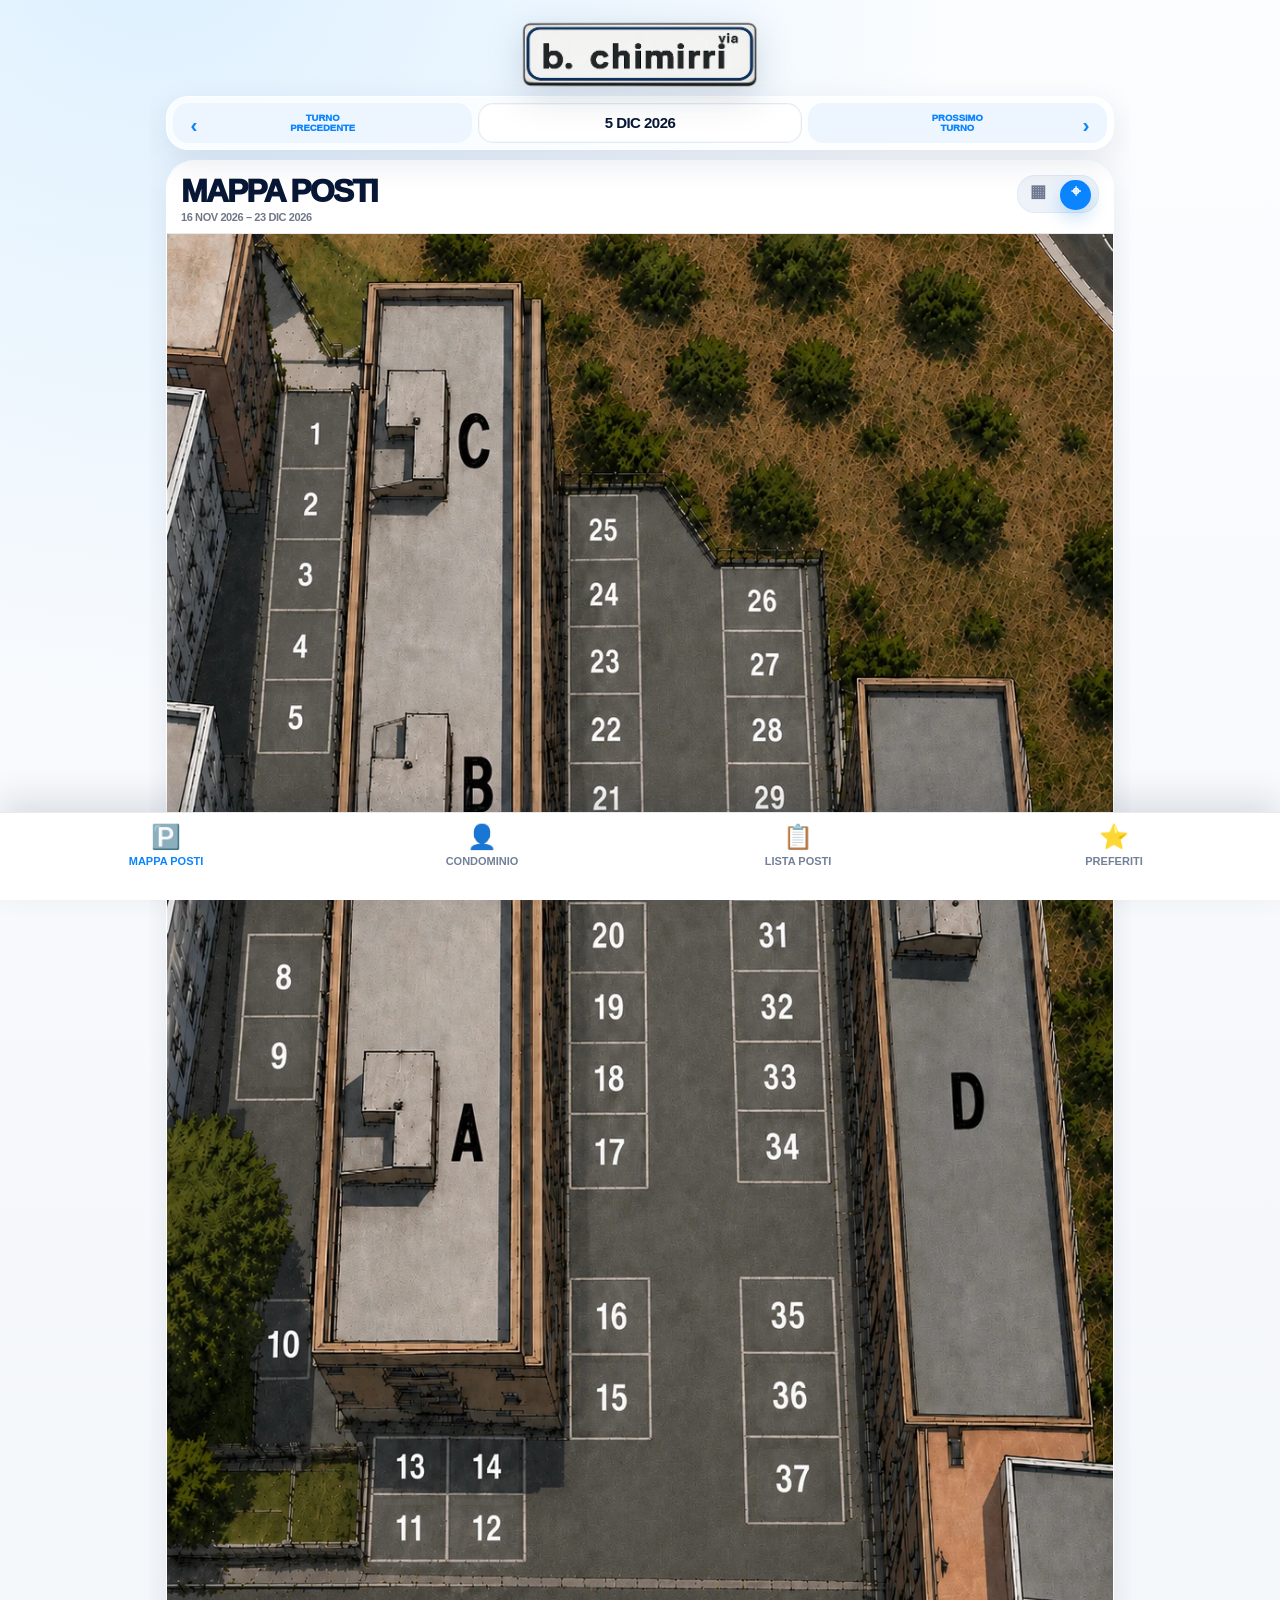
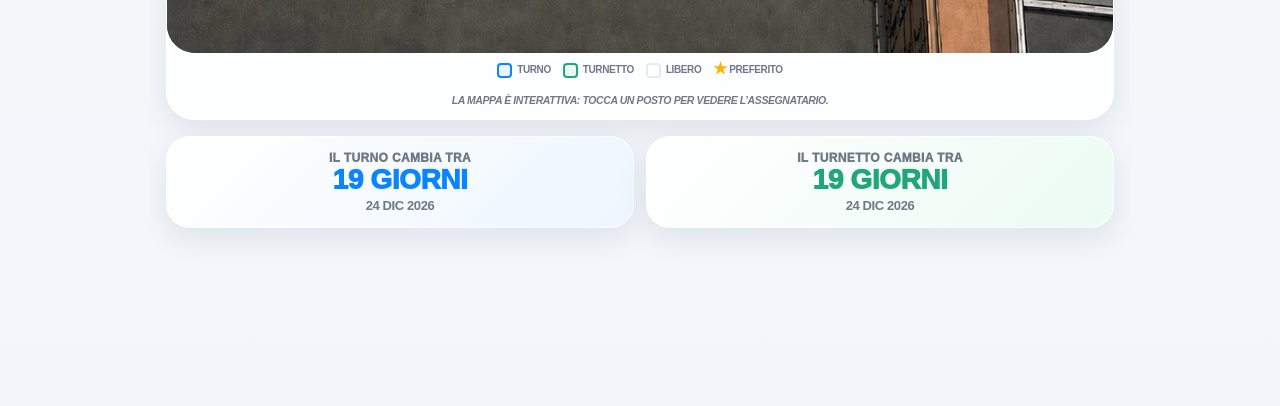
==== index.html @ aaebd157 "Add files via upload" ====
<!doctype html>
<html lang="it">
<head>
  <meta charset="utf-8" />
  <meta name="viewport" content="width=device-width, initial-scale=1, viewport-fit=cover" />
  <title>Turnazione Parcheggi Via Chimirri 27</title>
  <meta name="theme-color" content="#071b3f" />
  <meta http-equiv="Cache-Control" content="no-cache, no-store, must-revalidate" />
  <meta http-equiv="Pragma" content="no-cache" />
  <meta http-equiv="Expires" content="0" />
  <meta name="apple-mobile-web-app-capable" content="yes" />
  <meta name="mobile-web-app-capable" content="yes" />
  <meta name="apple-mobile-web-app-title" content="Parcheggi" />
  <link rel="manifest" href="manifest.webmanifest?v=19" />
  <link rel="icon" href="icon.svg?v=19" type="image/svg+xml" />
  <link rel="preload" href="mappa-posti-numeri.webp" as="image" type="image/webp" />
  <link rel="preload" href="via.webp" as="image" type="image/webp" />
  <link rel="stylesheet" href="style.css?v=19" />
</head>
<body>
  <div class="app-shell">
    <main>
      <section id="homeSection" class="page active" aria-labelledby="homeTitle">
        <header class="hero">
          <img class="header-logo" src="via.webp" alt="VIA B. CHIMIRRI" />
        </header>

        <section class="date-card" aria-label="Selezione data">
          <button id="homePrevPeriodBtn" class="period-btn" type="button">
            <span>Turno precedente</span>
            <strong>‹</strong>
          </button>
          <label class="date-input-wrap" for="homeDateInput">
            <span>Data</span>
            <strong id="homeDateLabel" class="date-display">-</strong>
            <input id="homeDateInput" type="date" />
          </label>
          <button id="homeNextPeriodBtn" class="period-btn" type="button">
            <span>Prossimo turno</span>
            <strong>›</strong>
          </button>
        </section>


        <section class="content-card">
          <div class="map-head">
            <div>
              <h2>Mappa posti</h2>
              <p id="mapDates">Periodo corrente</p>
            </div>
            <div class="view-toggle" aria-label="Cambia vista">
              <button id="gridViewBtn" type="button" aria-label="Vista griglia">▦</button>
              <button id="realViewBtn" class="active" type="button" aria-label="Vista mappa">⌖</button>
            </div>
          </div>

          <div id="freeParkingBanner" class="notice" hidden></div>

          <div id="gridPanel" class="view-panel">
            <div id="parkingGrid" class="parking-grid"></div>
            <div class="legend inline-legend">
              <span class="main-dot">Turno</span>
              <span class="small-dot">Turnetto</span>
              <span class="free-dot">Libero</span>
              <span class="fav-dot">Preferito</span>
            </div>
            <p class="hint">Tocca una card per aprire la mappa reale con il posto evidenziato.</p>
          </div>

          <div id="mapPanel" class="view-panel active">
            <div class="real-map-frame">
              <div id="realMap" class="real-map"></div>
            </div>
            <div class="legend inline-legend">
              <span class="main-dot">Turno</span>
              <span class="small-dot">Turnetto</span>
              <span class="free-dot">Libero</span>
              <span class="fav-dot">Preferito</span>
            </div>
            <p class="hint">La mappa è interattiva: tocca un posto per vedere l’assegnatario.</p>
          </div>
        </section>

        <section class="countdown-grid home-countdown-bottom" aria-label="Contatori turno">
          <article class="countdown-card main">
            <span class="count-icon">📅</span>
            <div><p>Il turno cambia tra</p><strong id="mainCountdown">-</strong><small id="mainCountdownDate">-</small></div>
          </article>
          <article class="countdown-card small">
            <span class="count-icon">📅</span>
            <div><p>Il turnetto cambia tra</p><strong id="smallCountdown">-</strong><small id="smallCountdownDate">-</small></div>
          </article>
        </section>
      </section>

      <section id="condominoSection" class="page" aria-labelledby="condominoTitle">
        <header class="hero compact">
          <img class="header-logo" src="via.webp" alt="VIA B. CHIMIRRI" />
        </header>

        <section class="date-card compact-date" aria-label="Selezione data condomino">
          <button id="residentPrevPeriodBtn" class="period-btn" type="button"><span>Precedente</span><strong>‹</strong></button>
          <label class="date-input-wrap" for="residentDateInput"><span>Data</span><strong id="residentDateLabel" class="date-display">-</strong><input id="residentDateInput" type="date" /></label>
          <button id="residentNextPeriodBtn" class="period-btn" type="button"><span>Prossimo</span><strong>›</strong></button>
        </section>


        <section class="content-card">
          <div class="map-head simple resident-title"><div><h2>Condomini</h2><p id="residentListDates">Periodo corrente</p></div></div>
          <section class="search-card resident-inline-search">
            <label class="search-box" for="residentSearchInput"><span>⌕</span><input id="residentSearchInput" type="search" placeholder="Cerca…" autocomplete="off" /></label>
            <div id="residentSuggestions" class="search-suggestions" hidden></div>
          </section>
          <div id="residentList" class="resident-list"></div>
        </section>
      </section>

      <section id="rightsSection" class="page" aria-labelledby="rightsTitle">
        <header class="hero compact">
          <img class="header-logo" src="via.webp" alt="VIA B. CHIMIRRI" />
        </header>

        <section class="date-card rights-date-card" aria-label="Selezione data lista posti">
          <button id="rightsPrevPeriodBtn" class="period-btn" type="button"><span>Precedente</span><strong>‹</strong></button>
          <label class="date-input-wrap" for="rightsDateInput"><span>Data</span><strong id="rightsDateLabel" class="date-display">-</strong><input id="rightsDateInput" type="date" /></label>
          <button id="rightsNextPeriodBtn" class="period-btn" type="button"><span>Prossimo</span><strong>›</strong></button>
        </section>

        <section class="content-card rights-card">
          <div class="map-head simple"><div><h2>Assegnazioni</h2><p id="rightsListDates">Tutti gli assegnatari per posto</p></div></div>
          <div id="spotRightsList" class="rights-list"></div>
        </section>
      </section>
      <section id="favoritesSection" class="page" aria-labelledby="favoritesTitle">
        <header class="hero compact">
          <img class="header-logo" src="via.webp" alt="VIA B. CHIMIRRI" />
        </header>

        <section class="date-card favorites-date-card" aria-label="Selezione data preferiti">
          <button id="favoritesPrevPeriodBtn" class="period-btn" type="button"><span>Precedente</span><strong>‹</strong></button>
          <label class="date-input-wrap" for="favoritesDateInput"><span>Data</span><strong id="favoritesDateLabel" class="date-display">-</strong><input id="favoritesDateInput" type="date" /></label>
          <button id="favoritesNextPeriodBtn" class="period-btn" type="button"><span>Prossimo</span><strong>›</strong></button>
        </section>

        <section class="favorites-card favorites-page-card" aria-label="Preferiti">
          <div class="section-row">
            <h2>I tuoi preferiti <span>max 4</span></h2>
            <button id="clearFavoritesBtn" class="link-btn" type="button">Svuota</button>
          </div>
          <div id="favoritesList" class="favorites-list"></div>
        </section>
      </section>

    </main>
  </div>

  <nav class="bottom-nav" aria-label="Navigazione principale">
    <button class="nav-btn active" data-section="homeSection" type="button"><span>🅿️</span><strong>Mappa posti</strong></button>
    <button class="nav-btn" data-section="condominoSection" type="button"><span>👤</span><strong>Condominio</strong></button>
    <button class="nav-btn" data-section="rightsSection" type="button"><span>📋</span><strong>Lista posti</strong></button>
    <button class="nav-btn" data-section="favoritesSection" type="button"><span>⭐</span><strong>Preferiti</strong></button>
  </nav>

  <div id="spotModal" class="modal" aria-hidden="true">
    <div class="modal-dialog" role="dialog" aria-modal="true" aria-labelledby="spotModalTitle">
      <div class="modal-head">
        <div><h2 id="spotModalTitle">Posto</h2><p id="spotModalSubtitle">Mappa reale</p></div>
        <button id="spotModalClose" class="modal-close" type="button" aria-label="Chiudi">×</button>
      </div>
      <div class="modal-body">
        <div class="modal-map-scroll"><div id="modalRealMap" class="real-map modal-map"></div></div>
        <p class="hint">Puoi scorrere/zoomare la mappa e toccare altri posti senza chiudere il popup.</p>
      </div>
    </div>
  </div>

  <div id="residentModal" class="modal" aria-hidden="true">
    <div class="modal-dialog info-dialog" role="dialog" aria-modal="true" aria-labelledby="residentModalTitle">
      <div class="modal-head">
        <div><h2 id="residentModalTitle">Condomino</h2><p id="residentModalSubtitle">Situazione parcheggio</p></div>
        <button id="residentModalClose" class="modal-close" type="button" aria-label="Chiudi">×</button>
      </div>
      <div id="residentModalBody" class="modal-body info-body"></div>
    </div>
  </div>

  <div id="datePickerModal" class="date-modal" aria-hidden="true">
    <div class="date-modal-card" role="dialog" aria-modal="true" aria-label="Seleziona data">
      <div class="date-modal-head">
        <strong>SELEZIONA DATA</strong>
        <button id="dateModalClose" type="button" aria-label="Chiudi">×</button>
      </div>
      <input id="modalDateInput" class="modal-date-input" type="date" />
      <div class="date-modal-actions">
        <button id="modalTodayBtn" class="date-today-inline" type="button">TORNA A OGGI</button>
        <button id="modalApplyDateBtn" class="date-apply" type="button">CONFERMA</button>
      </div>
    </div>
  </div>

  <script src="app.js?v=19"></script>
  <script>
    if ('serviceWorker' in navigator) {
      window.addEventListener('load', () => navigator.serviceWorker.register('./sw.js').catch(() => {}));
    }
  </script>
</body>
</html>
---- style.css ----
:root{
  --bg:#f5f9ff;
  --surface:#ffffff;
  --surface-2:#f8fbff;
  --soft:#eef6ff;
  --text:#071735;
  --muted:#727c93;
  --line:#dfe9f6;
  --navy:#071b3f;
  --navy-2:#102f67;
  --blue:#0b7ee8;
  --blue-soft:#eaf5ff;
  --green:#20a77b;
  --green-soft:#eafaf3;
  --gold:#e7a800;
  --danger:#d24040;
  --grey:#8b95a5;
  --shadow:0 18px 48px rgba(16,40,86,.12);
  --shadow-soft:0 12px 30px rgba(16,40,86,.08);
  --radius:28px;
}

*{box-sizing:border-box}
html{scroll-behavior:smooth;text-transform:uppercase}
body{
  margin:0;
  min-height:100vh;
  font-family:-apple-system,BlinkMacSystemFont,"SF Pro Display","SF Pro Text","Inter","Segoe UI",Roboto,Arial,sans-serif;
  color:var(--text);
  background:
    radial-gradient(circle at 0 0,#e8f5ff 0,transparent 34%),
    linear-gradient(180deg,#fbfdff 0%,var(--bg) 100%);
  letter-spacing:-.025em;
}
button,input,select,textarea{font:inherit;text-transform:uppercase}
button{cursor:pointer}

.app-shell{
  max-width:980px;
  margin:0 auto;
  padding:14px 16px 112px;
}
.page{display:none}
.page.active{display:block}

/* HEADER LOGO */
.hero,
.hero.compact{
  display:flex;
  justify-content:center;
  align-items:center;
  padding:8px 0 14px;
  text-align:center;
}
.header-logo{
  display:block;
  width:clamp(280px,42vw,520px);
  height:auto;
  max-height:none;
  object-fit:contain;
  object-position:center;
  filter:
    drop-shadow(0 18px 34px rgba(7,23,53,.18))
    drop-shadow(0 6px 14px rgba(7,23,53,.10));
}
.eyebrow,h1{display:none}
h2{
  margin:0;
  color:var(--text);
  font-weight:950;
  text-transform:uppercase;
  letter-spacing:-.055em;
}

/* DATA BAR */
.date-card{
  position:sticky;
  top:0;
  z-index:120;
  display:grid;
  grid-template-columns:auto minmax(190px,1fr) auto auto;
  gap:10px;
  align-items:center;
  padding:10px;
  margin-bottom:12px;
  border:1px solid rgba(223,233,246,.9);
  border-radius:26px;
  background:rgba(255,255,255,.9);
  box-shadow:var(--shadow);
  backdrop-filter:blur(18px);
}
.date-card.compact-date{margin-bottom:10px}
.period-btn,.today-btn{
  min-height:58px;
  border:0;
  border-radius:20px;
  font-weight:950;
  color:var(--blue);
  background:var(--blue-soft);
  transition:transform .15s ease,box-shadow .15s ease;
}
.period-btn{
  display:flex;
  align-items:center;
  justify-content:center;
  gap:8px;
  padding:0 14px;
}
.period-btn span{font-size:12px;line-height:1.05;max-width:86px}
.period-btn strong{font-size:30px;line-height:1}
.today-btn{padding:0 18px;background:var(--navy);color:#fff}
.period-btn:active,.today-btn:active,.view-toggle button:active,.spot-card:active{transform:scale(.97)}
.date-input-wrap{
  position:relative;
  min-height:58px;
  display:flex;
  align-items:center;
  justify-content:center;
  padding:0 16px;
  overflow:hidden;
  border:1px solid var(--line);
  border-radius:20px;
  background:#fff;
  cursor:pointer;
}
.date-input-wrap span{display:none}
.date-input-wrap .date-display{
  position:relative;
  z-index:1;
  width:100%;
  color:var(--text);
  font-size:clamp(18px,2.6vw,24px);
  line-height:1.05;
  font-weight:950;
  text-align:center;
  letter-spacing:-.04em;
  white-space:nowrap;
  pointer-events:none;
}
.date-input-wrap input[type="date"]{
  position:absolute;
  inset:0;
  z-index:3;
  width:100%;
  height:100%;
  opacity:0;
  color:transparent;
  background:transparent;
  border:0;
  cursor:pointer;
  -webkit-appearance:none;
  appearance:none;
}
.date-input-wrap input:not([type="date"]){
  width:100%;border:0;outline:0;background:transparent;color:var(--text);font-size:20px;font-weight:950;text-align:center;
}

/* COUNTDOWN */
.countdown-grid{display:grid;grid-template-columns:1fr 1fr;gap:12px;margin-bottom:12px}
.countdown-card{
  min-height:86px;
  display:flex;
  justify-content:center;
  align-items:center;
  padding:14px;
  border:1px solid var(--line);
  border-radius:24px;
  background:#fff;
  box-shadow:var(--shadow-soft);
  text-align:center;
}
.countdown-card.main{background:linear-gradient(135deg,#fff,#edf6ff)}
.countdown-card.small{background:linear-gradient(135deg,#fff,#ecfbf4)}
.count-icon{display:none}
.countdown-card div{width:100%}
.countdown-card p{margin:0;color:var(--muted);font-size:12px;font-weight:950;letter-spacing:.03em}
.countdown-card strong{display:block;margin-top:1px;font-size:28px;line-height:1;font-weight:950;color:var(--blue)}
.countdown-card.small strong{color:var(--green)}
.countdown-card small{display:block;margin-top:4px;color:var(--muted);font-size:13px;font-weight:800}
#condominoSection .compact-countdown{display:none}

/* CARDS */
.favorites-card,.content-card,.search-card{
  border:1px solid var(--line);
  border-radius:var(--radius);
  background:rgba(255,255,255,.92);
  box-shadow:var(--shadow);
  overflow:hidden;
}
.content-card{margin-bottom:16px}
.favorites-card{padding:16px;margin-bottom:14px}
.section-row{display:flex;align-items:center;justify-content:space-between;gap:12px;margin-bottom:12px}
.section-row h2{font-size:20px}.section-row h2 span{color:var(--muted);font-size:16px;letter-spacing:-.03em}
.link-btn{border:0;background:transparent;color:var(--blue);font-weight:950}

/* MAP HEAD */
.map-head{
  display:flex;
  justify-content:space-between;
  align-items:center;
  gap:14px;
  padding:18px;
  color:#fff;
  background:linear-gradient(135deg,#061936,#102f67);
}
.map-head.simple{display:block;text-align:center}
.map-head h2{color:#fff;font-size:clamp(26px,5vw,38px)}
.map-head p{margin:6px 0 0;color:#d9e2f1;font-weight:850}
.view-toggle{display:flex;gap:6px;padding:5px;border:1px solid rgba(255,255,255,.25);border-radius:18px;background:rgba(255,255,255,.1)}
.view-toggle button{border:0;border-radius:14px;background:transparent;color:#fff;padding:10px 14px;font-weight:950;transition:.15s ease}
.view-toggle button.active{background:var(--blue);box-shadow:0 8px 24px rgba(11,126,232,.35)}
.notice{margin:14px;padding:14px;border-radius:20px;background:var(--green-soft);border:1px solid rgba(32,167,123,.35);color:#08734f;text-align:center;font-weight:850}

.legend{display:flex;flex-wrap:wrap;gap:16px;padding:14px 18px 6px;color:var(--muted);font-weight:850;font-size:13px}
.legend span::before{content:"";display:inline-block;width:13px;height:13px;border-radius:5px;margin-right:7px;vertical-align:-2px;border:2px solid var(--line);background:#fff}
.legend .main-dot::before{border-color:var(--blue);background:var(--blue-soft)}
.legend .small-dot::before{border-color:var(--green);background:var(--green-soft)}
.legend .fav-dot::before{content:"★";width:auto;height:auto;border:0;background:transparent;color:var(--gold);font-size:16px; position:relative;top:-2px;}

.view-panel{display:none}.view-panel.active{display:block}

/* GRID POSTI */
.parking-grid{display:grid;grid-template-columns:repeat(5,1fr);gap:10px;padding:12px 18px 18px}
.spot-card{
  position:relative;
  aspect-ratio:1/.92;
  display:flex;
  flex-direction:column;
  justify-content:center;
  align-items:center;
  padding:8px 5px 10px;
  border:2px solid var(--line);
  border-radius:20px;
  background:#fff;
  color:var(--text);
  text-align:center;
  transition:transform .15s ease,box-shadow .15s ease;
}
.spot-card:hover{transform:translateY(-2px);box-shadow:0 12px 28px rgba(16,40,86,.1)}
.spot-card.main{border-color:var(--blue);background:var(--blue-soft)}
.spot-card.small{border-color:var(--green);background:var(--green-soft)}
.spot-card.free{opacity:.62}
.spot-number{font-size:clamp(30px,6vw,48px);font-weight:950;line-height:1;color:var(--navy)}
.spot-name{margin-top:7px;min-height:28px;font-size:12px;line-height:1.04;font-weight:950;color:var(--text);display:-webkit-box;-webkit-line-clamp:2;-webkit-box-orient:vertical;overflow:hidden}
.star-btn{position:absolute;right:6px;bottom:5px;z-index:3;border:0;background:transparent;color:#8590a4;font-size:20px;line-height:1;padding:4px}
.star-btn.active{color:var(--gold)}
.hint{margin:0;padding:0 18px 18px;color:var(--muted);font-size:13px;font-weight:750;text-align:center}

/* MAPPA REALE */
.real-map-frame{margin:12px 18px 8px;border-radius:24px;background:#e6edf7;padding:10px;overflow:visible;max-height:none;box-shadow:inset 0 0 0 1px var(--line)}
.real-map{position:relative;width:min(100%,640px);aspect-ratio:1024/1536;margin:auto;border-radius:20px;overflow:hidden;background-image:url("mappa-posti-numeri.webp"),url("mappa-posti-numeri.png");background-size:100% 100%;background-repeat:no-repeat;background-position:center;box-shadow:0 16px 44px rgba(16,40,86,.18)}
#mapPanel .real-map-frame{margin:0;padding:0;border-radius:0 0 var(--radius) var(--radius);background:#dfe8f4;overflow:auto;width:100%;display:flex;justify-content:center;align-items:flex-start}
#mapPanel .real-map{width:100%;max-width:100%;min-width:0;border-radius:0;box-shadow:none}
.real-spot{position:absolute;transform:translate(-50%,-50%);width:7.2%;height:4.8%;border:2px solid transparent;border-radius:10px;background:rgba(255,255,255,.03);padding:0;transition:.15s ease}
.real-spot.main.selected,.real-spot.main:hover{border-color:var(--blue);background:rgba(11,126,232,.2);box-shadow:0 0 0 5px rgba(11,126,232,.18)}
.real-spot.small.selected,.real-spot.small:hover{border-color:var(--green);background:rgba(32,167,123,.2);box-shadow:0 0 0 5px rgba(32,167,123,.18)}
.real-spot.free.selected,.real-spot.free:hover{border-color:#fff;background:rgba(255,255,255,.2);box-shadow:0 0 0 5px rgba(255,255,255,.2)}
.real-spot.highlight{animation:pulse 1.1s infinite}
.real-popup{position:absolute;left:50%;top:10%;display:none;width:170px;max-width:46%;padding:10px;border-radius:18px;background:rgba(255,255,255,.96);box-shadow:0 18px 48px rgba(0,0,0,.28);text-align:center;z-index:20;border:1px solid var(--line);cursor:pointer;pointer-events:auto;transform:translate(-50%,-112%)}
.real-popup.open{display:block}
.real-popup strong{display:block;font-size:20px;color:var(--blue);font-weight:950}
.real-popup span{display:block;margin-top:4px;font-size:13px;line-height:1.15;font-weight:950;color:var(--text)}
.real-popup small{display:block;margin-top:6px;color:var(--muted);font-weight:800}
.real-popup.below{transform:translate(-50%,10px)}
.real-popup.left-edge{transform:translate(10px,-112%)}
.real-popup.left-edge.below{transform:translate(10px,10px)}
.real-popup.right-edge{transform:translate(calc(-100% - 10px),-112%)}
.real-popup.right-edge.below{transform:translate(calc(-100% - 10px),10px)}
.real-popup.spot-top-left{transform:translate(-50%,-108%)}
@keyframes pulse{0%,100%{box-shadow:0 0 0 4px rgba(11,126,232,.25),0 0 20px rgba(11,126,232,.6)}50%{box-shadow:0 0 0 10px rgba(11,126,232,.16),0 0 30px rgba(11,126,232,.8)}}

/* SEARCH / CONDOMINI */
.search-card{position:relative;overflow:visible;padding:10px;margin-bottom:14px}
.search-box{height:58px;display:flex;align-items:center;gap:10px;border:1px solid var(--line);border-radius:20px;background:#fff;padding:0 16px}
.search-box span{font-size:28px;color:var(--muted)}
.search-box input{width:100%;border:0;outline:0;background:transparent;color:var(--text);font-size:18px;font-weight:900}
.search-box input::placeholder{color:#8a94a8}
.search-suggestions{position:absolute;left:10px;right:10px;top:76px;z-index:80;max-height:320px;overflow:auto;border:1px solid var(--line);border-radius:22px;background:rgba(255,255,255,.98);box-shadow:0 22px 54px rgba(16,40,86,.18);padding:6px}
.search-suggestions[hidden]{display:none}
.suggestion-item{width:100%;border:0;background:transparent;color:var(--text);display:grid;grid-template-columns:40px minmax(0,1fr);gap:10px;align-items:center;text-align:left;padding:9px;border-radius:16px}
.suggestion-item:hover{background:var(--blue-soft)}
.suggestion-item strong{display:block;font-size:14px;line-height:1.05;font-weight:950;white-space:nowrap;overflow:hidden;text-overflow:ellipsis}
.suggestion-item small{display:block;margin-top:3px;color:var(--muted);font-size:11px;font-weight:850}
.suggestion-empty{padding:14px;color:var(--muted);font-weight:850;text-align:center}

.resident-list{padding:8px}
.resident-row{display:grid;grid-template-columns:minmax(0,1fr) 68px 68px 42px;gap:10px;align-items:center;padding:10px;border-radius:20px;min-height:76px;border-bottom:1px solid rgba(223,233,246,.7)}
.resident-row:last-child{border-bottom:0}.resident-row.hidden{display:none}.resident-row.inactive{opacity:.62}
.resident-main{border:0;background:transparent;color:inherit;display:grid;grid-template-columns:56px minmax(0,1fr);gap:10px;align-items:center;text-align:left;padding:0;min-width:0}
.avatar,.fav-initials{background:var(--resident-color,var(--blue));box-shadow:0 0 0 5px var(--resident-soft,var(--blue-soft))}
.avatar{width:48px;height:48px;border-radius:50%;display:grid;place-items:center;color:#fff;font-size:18px;font-weight:950}
.avatar.mini{width:34px;height:34px;font-size:13px;box-shadow:0 0 0 4px var(--resident-soft,var(--blue-soft))}
.resident-name{font-weight:950;line-height:1.05}
.resident-chip{border:0;border-radius:16px;height:44px;background:#edf2f8;color:#8a94a8;font-weight:950}
.resident-chip.main.active{background:var(--blue);color:#fff}
.resident-chip.small.active{background:var(--green);color:#fff}
.row-star{border:0;background:transparent;font-size:24px;color:#8590a4}.row-star.active{color:var(--gold)}

/* LISTA POSTI */
.rights-list{padding:8px}.right-row{display:grid;grid-template-columns:58px minmax(0,1fr);gap:12px;align-items:center;padding:12px 10px;border-bottom:1px solid var(--line)}.right-row:last-child{border-bottom:0}
.right-num{width:52px;height:52px;border-radius:18px;display:grid;place-items:center;background:var(--blue-soft);color:var(--blue);font-size:24px;font-weight:950}
.right-names{display:flex;flex-wrap:wrap;gap:7px}.name-pill{border:1px solid var(--line);border-radius:999px;padding:7px 10px;color:#99a2b3;background:#fff;font-size:12px;font-weight:900}.name-pill.active-main{border-color:var(--blue);background:var(--blue-soft);color:var(--blue)}.name-pill.active-small{border-color:var(--green);background:var(--green-soft);color:#08734f}.name-pill.favorite-name{border-color:rgba(231,168,0,.45);background:#fffaf0;color:var(--text)}.inline-star,.right-fav-star{color:var(--gold);margin-right:5px}
.rights-date-card{grid-template-columns:auto minmax(190px,1fr) auto auto;margin-bottom:14px}

/* PREFERITI */
.favorites-page-card{margin-top:6px}.favorites-list{display:grid;grid-template-columns:repeat(4,1fr);gap:10px}.favorite-empty{grid-column:1/-1;color:var(--muted);font-weight:800;padding:8px 0}
.favorite-card{position:relative;min-height:92px;display:grid;grid-template-columns:1fr 74px;gap:8px;align-items:center;padding:11px 30px 11px 12px;border:1px solid var(--resident-border,var(--line));border-radius:24px;background:linear-gradient(135deg,var(--resident-soft,#fff),#fff);box-shadow:0 12px 28px rgba(16,40,86,.08);cursor:pointer}
.favorite-card .fav-remove{position:absolute;top:6px;right:8px;width:24px;height:24px;border:0;border-radius:50%;background:rgba(255,255,255,.7);color:#7d8799;font-size:18px;line-height:1}
.fav-person{display:grid;grid-template-columns:1fr;justify-items:center;gap:6px;text-align:center;min-width:0}.fav-initials{width:44px;height:44px;border-radius:50%;display:grid;place-items:center;color:#fff;font-size:15px;font-weight:950}.fav-person strong{width:100%;font-size:12px;line-height:1.05;font-weight:950;text-align:center;display:-webkit-box;-webkit-line-clamp:2;-webkit-box-orient:vertical;overflow:hidden}.fav-status{display:grid;justify-items:center;gap:4px}.fav-status-circle{width:48px;height:48px;border-radius:50%;display:grid;place-items:center;color:#fff;font-size:20px;font-weight:950;background:var(--grey);box-shadow:0 0 0 5px #eef2f7}.favorite-card.main .fav-status-circle{background:var(--blue);box-shadow:0 0 0 5px var(--blue-soft)}.favorite-card.small .fav-status-circle{background:var(--green);box-shadow:0 0 0 5px var(--green-soft)}.favorite-card.out .fav-status-circle{background:var(--grey);font-size:24px}.fav-status small{font-size:9px;line-height:1;font-weight:950;letter-spacing:.04em;color:#6f7890}.favorite-card.main .fav-status small{color:var(--blue)}.favorite-card.small .fav-status small{color:var(--green)}

/* BOTTOM NAV */
.bottom-nav{position:fixed;left:0;right:0;bottom:0;z-index:100;background:rgba(255,255,255,.94);backdrop-filter:blur(18px);border-top:1px solid #dbe6f3;display:grid;grid-template-columns:repeat(4,1fr);padding:9px 8px calc(9px + env(safe-area-inset-bottom))}.nav-btn{border:0;background:transparent;color:#738098;display:flex;flex-direction:column;align-items:center;gap:4px;font-weight:900;font-size:12px}.nav-btn span{font-size:26px}.nav-btn.active{color:var(--blue)}

/* MODAL GENERALE */
.modal{position:fixed;inset:0;z-index:200;display:none;align-items:center;justify-content:center;padding:18px;background:rgba(7,23,53,.62)}.modal.open{display:flex}.modal-dialog{width:min(96vw,680px);max-height:92vh;background:#fff;border-radius:28px;overflow:hidden;box-shadow:0 26px 80px rgba(0,0,0,.35)}.modal-head{display:flex;justify-content:space-between;gap:16px;align-items:center;padding:16px 18px;background:var(--navy);color:#fff}.modal-head h2{color:#fff;font-size:28px}.modal-head p{margin:4px 0 0;color:#d9e2f1;font-weight:800}.modal-close{width:44px;height:44px;border:0;border-radius:16px;background:rgba(255,255,255,.12);color:#fff;font-size:30px;font-weight:850}.modal-body{background:#eef3f9;padding:12px}.modal-map-scroll{overflow:auto;max-height:calc(92vh - 142px);border-radius:22px;padding:8px;background:#dfe8f4;display:flex;align-items:flex-start;justify-content:center}.modal-map{width:min(100%,520px);height:auto;min-width:0;max-width:100%;background-size:100% 100%}

/* POPUP CONDOMINO */
#residentModal .modal-head{display:none}
#residentModal .modal-dialog.info-dialog{width:min(96vw,680px);max-width:680px;background:#071b3f;border:1px solid rgba(255,255,255,.16);box-shadow:0 28px 90px rgba(0,0,0,.42);border-radius:32px}
#residentModal .modal-body.info-body{background:transparent;padding:14px}
#residentModal .resident-pop-header.clean{display:grid;grid-template-columns:62px minmax(0,1fr) 44px;align-items:center;gap:12px;margin:0 0 12px;padding:12px;border-radius:28px;background:#f8fbff;color:#071735;box-shadow:0 18px 46px rgba(0,0,0,.22)}
#residentModal .resident-pop-header.clean strong{color:#071735;font-size:24px;line-height:1.02;font-weight:950}
#residentModal .resident-pop-header.clean small{display:block;margin-top:4px;color:#6f7890;font-size:12px;font-weight:950}
#residentModal .resident-inline-close{width:42px;height:42px;border:0;border-radius:50%;background:#eef6ff;color:#0b7ee8;font-size:28px;font-weight:800;box-shadow:inset 0 0 0 2px rgba(11,126,232,.18)}
#residentModal .resident-large{width:56px;height:56px;font-size:20px}
#residentModal .resident-focus-card{margin:0 0 12px;padding:18px 16px;border:1px solid rgba(255,255,255,.12);border-radius:28px;text-align:center;background:linear-gradient(135deg,#ffffff,#edf6ff);box-shadow:0 22px 55px rgba(0,0,0,.22)}
#residentModal .resident-focus-card.status-main{background:linear-gradient(135deg,#eef6ff,#fff);color:#0b7ee8}#residentModal .resident-focus-card.status-small{background:linear-gradient(135deg,#ecfdf5,#fff);color:#0a8d60}#residentModal .resident-focus-card.status-out{background:linear-gradient(135deg,#fff1f2,#fff);color:#b42318}#residentModal .resident-focus-card.status-free{background:linear-gradient(135deg,#f4f7fb,#fff);color:#071735}
#residentModal .resident-focus-card span{display:block;color:#8a94a8;font-size:12px;font-weight:950;letter-spacing:.07em}
#residentModal .resident-focus-card .status-badge{display:inline-grid;place-items:center;min-width:132px;min-height:42px;padding:0 20px;border-radius:999px;color:#fff;font-size:20px;font-weight:950;background:#8b95a5;box-shadow:0 10px 26px rgba(0,0,0,.16)}
#residentModal .resident-focus-card.status-main .status-badge{background:var(--blue)}#residentModal .resident-focus-card.status-small .status-badge{background:var(--green)}#residentModal .resident-focus-card.status-out .status-badge{background:var(--grey)}#residentModal .resident-focus-card.status-free .status-badge{background:var(--navy)}
#residentModal .resident-focus-card p{margin:10px 0 0;color:#071735;font-size:68px;line-height:.9;font-weight:950;letter-spacing:-.07em}
#residentModal .resident-dashboard{display:grid;grid-template-columns:repeat(3,minmax(0,1fr));gap:10px;margin:0 0 12px;align-items:stretch}
#residentModal .resident-info-tile{display:flex;justify-content:center;align-items:center;min-height:116px;padding:12px;border-radius:22px;background:rgba(255,255,255,.94);border:1px solid rgba(255,255,255,.15);box-shadow:0 14px 38px rgba(0,0,0,.16);text-align:center}
#residentModal .resident-info-tile > div{width:100%}#residentModal .tile-icon{display:none}#residentModal .resident-info-tile span:not(.tile-icon){display:block;color:#6f7890;font-size:9.5px;font-weight:950;letter-spacing:.06em}#residentModal .resident-info-tile strong{display:block;margin-top:3px;color:#071735;font-size:24px;font-weight:950;line-height:1}#residentModal .resident-info-tile small{display:block;margin-top:4px;color:#7d8799;font-size:9.5px;font-weight:900}
#residentModal .story-alert{margin:0;padding:20px 14px;border-radius:26px;border:1px solid rgba(255,255,255,.18);background:rgba(255,255,255,.94);color:#071735;text-align:center;box-shadow:0 18px 46px rgba(0,0,0,.18)}
#residentModal .story-alert .alert-symbol{display:block;margin:0 auto 8px;font-size:30px;line-height:1}#residentModal .story-alert > span{display:block;margin-bottom:6px;color:#6f7890;font-size:11px;font-weight:950;letter-spacing:.08em}#residentModal .story-alert strong{display:block;margin:0 0 4px;font-size:24px;line-height:1.05;font-weight:950}#residentModal .story-alert p{margin:7px 0 0;line-height:1.18;font-weight:950}#residentModal .story-alert p:nth-of-type(1){font-size:25px}#residentModal .story-alert p:nth-of-type(2){font-size:20px}#residentModal .story-alert p:nth-of-type(3),#residentModal .story-alert small{display:none}
#residentModal .days-highlight,#residentModal .spot-highlight{display:inline-grid;place-items:center;min-width:42px;min-height:42px;margin:0 5px;padding:0 10px;border-radius:15px;background:#071b3f;color:#fff;box-shadow:0 8px 22px rgba(7,27,63,.25);vertical-align:middle}#residentModal .spot-highlight{background:var(--blue)}

/* RESPONSIVE */
@media(max-width:680px){
  .app-shell{padding:10px 12px 106px}
  .hero,.hero.compact{padding:6px 0 10px}
  .header-logo{width:min(82vw,420px)}
  .date-card{grid-template-columns:1fr 1.55fr 1fr;gap:7px;padding:8px;border-radius:23px}
  .today-btn{grid-column:1/-1;min-height:42px}
  .period-btn{min-height:48px;padding:0 8px}.period-btn span{font-size:10px;max-width:68px}.period-btn strong{font-size:24px}
  .date-input-wrap{min-height:48px;padding:0 10px}.date-input-wrap .date-display{font-size:16px;line-height:1.05;white-space:normal}
  .countdown-grid{gap:8px}.countdown-card{min-height:76px;padding:10px;border-radius:20px}.countdown-card strong{font-size:22px}.countdown-card p{font-size:10px}.countdown-card small{font-size:11px}
  .map-head{align-items:flex-start;flex-direction:column}.view-toggle{width:100%}.view-toggle button{flex:1}
  .parking-grid{grid-template-columns:repeat(5,1fr);gap:7px;padding:10px}.spot-card{border-radius:15px;padding:6px 3px 8px}.spot-number{font-size:30px}.spot-name{font-size:9.8px;min-height:24px}.star-btn{right:2px;bottom:2px;font-size:17px}
  .real-map-frame{margin:10px;padding:8px}.real-map{min-width:0;width:100%}.real-popup{width:145px;max-width:56%;padding:10px;border-radius:16px}.real-popup strong{font-size:17px}.real-popup span{font-size:11px}
  .search-suggestions{top:66px;max-height:280px}
  .resident-row{grid-template-columns:minmax(0,1fr) 52px 52px 34px;gap:6px;padding:9px 6px}.avatar{width:40px;height:40px;font-size:15px}.resident-name{font-size:13px}.resident-chip{height:38px;border-radius:14px}.row-star{font-size:21px}
  .right-row{grid-template-columns:48px minmax(0,1fr);gap:8px}.right-num{width:44px;height:44px;border-radius:16px;font-size:22px}.name-pill{font-size:10px;padding:6px 8px}.rights-date-card{grid-template-columns:1fr 1.55fr 1fr}.rights-date-card .today-btn{grid-column:1/-1}
  .favorites-list{display:flex;overflow-x:auto;padding-bottom:2px}.favorite-card{min-width:160px;min-height:84px;grid-template-columns:1fr 60px;padding:9px 26px 9px 9px}.fav-initials{width:38px;height:38px}.fav-status-circle{width:40px;height:40px;font-size:17px}.fav-person strong{font-size:10.5px}.fav-status small{font-size:8px}
  .bottom-nav{padding-top:7px}.nav-btn{font-size:10px}.nav-btn span{font-size:23px}
  .modal{padding:8px}.modal-dialog{width:98vw}.modal-map{width:min(100%,440px)}
  #residentModal .modal-dialog.info-dialog{width:min(96vw,680px);border-radius:30px}#residentModal .modal-body.info-body{padding:10px}#residentModal .resident-pop-header.clean{grid-template-columns:52px minmax(0,1fr) 40px;border-radius:28px;padding:10px}#residentModal .resident-pop-header.clean strong{font-size:19px}#residentModal .resident-large{width:48px;height:48px;font-size:17px}#residentModal .resident-inline-close{width:38px;height:38px;font-size:25px}#residentModal .resident-focus-card{border-radius:24px;padding:15px 12px;min-height:194px}#residentModal .resident-focus-card p{font-size:54px}#residentModal .resident-focus-card .status-badge{min-width:116px;min-height:36px;font-size:16px}#residentModal .resident-dashboard{grid-template-columns:repeat(3,minmax(0,1fr));gap:7px}#residentModal .resident-info-tile{min-height:82px;padding:8px 5px;border-radius:18px}#residentModal .resident-info-tile span:not(.tile-icon){font-size:8px}#residentModal .resident-info-tile strong{font-size:20px}#residentModal .resident-info-tile small{font-size:8px}#residentModal .story-alert{border-radius:22px;padding:15px 10px}#residentModal .story-alert p:nth-of-type(1){font-size:20px}#residentModal .story-alert p:nth-of-type(2){font-size:15px}#residentModal .days-highlight,#residentModal .spot-highlight{min-width:36px;min-height:36px;border-radius:13px}
}

@media(min-width:1100px){
  .header-logo{width:min(34vw,520px)}
  .hero,.hero.compact{padding-top:12px;padding-bottom:18px}
}

/* =========================================================
   PREMIUM APPLE STYLE OVERRIDES - V2
   Solo stile: logica e struttura restano quelle attuali.
========================================================= */
:root{
  --bg:#f2f5f9;
  --surface:rgba(255,255,255,.78);
  --surface-solid:#ffffff;
  --text:#071735;
  --muted:#707888;
  --line:rgba(20,40,80,.10);
  --navy:#071b3f;
  --blue:#0a84ff;
  --blue-soft:#eaf4ff;
  --green:#20a779;
  --green-soft:#e9faf2;
  --gold:#ffb300;
  --shadow:0 10px 30px rgba(16,40,86,.085);
  --shadow-soft:0 5px 18px rgba(16,40,86,.065);
  --glass:saturate(180%) blur(22px);
}
body{
  background:
    radial-gradient(circle at 12% -5%,rgba(210,235,255,.75),transparent 34%),
    linear-gradient(180deg,#fbfdff 0%,#f2f5f9 100%);
}
.app-shell{
  max-width:980px;
  padding:10px 16px calc(96px + env(safe-area-inset-bottom));
}
.hero,.hero.compact{
  min-height:92px;
  padding:6px 0 10px;
  display:flex;
  justify-content:center;
  align-items:center;
}
.header-logo{
  width:min(76vw,520px);
  max-height:86px;
  height:auto;
  object-fit:contain;
  filter:
    drop-shadow(0 14px 24px rgba(0,0,0,.18))
    drop-shadow(0 4px 10px rgba(7,23,53,.10));
}
.date-card{
  border-radius:26px;
  background:rgba(255,255,255,.76);
  backdrop-filter:var(--glass);
  -webkit-backdrop-filter:var(--glass);
  box-shadow:0 8px 24px rgba(16,40,86,.08);
  border:1px solid rgba(255,255,255,.78);
}
.date-input-wrap{
  background:rgba(255,255,255,.92);
  box-shadow:inset 0 0 0 1px rgba(10,132,255,.04);
}
.date-input-wrap .date-display{
  font-weight:900;
  letter-spacing:-.045em;
}
.period-btn,.today-btn{
  border-radius:18px;
  min-height:54px;
  box-shadow:none;
}
.period-btn{
  background:#edf5ff;
}
.today-btn{
  background:#071b3f;
}
.countdown-card,.favorites-card,.content-card,.search-card{
  background:rgba(255,255,255,.82);
  backdrop-filter:var(--glass);
  -webkit-backdrop-filter:var(--glass);
  border:1px solid rgba(255,255,255,.78);
  box-shadow:var(--shadow);
}
.countdown-card{
  border-radius:24px;
}
.map-head{
  background:rgba(255,255,255,.86);
  color:var(--text);
  border-bottom:1px solid var(--line);
}
.map-head h2{color:var(--text);letter-spacing:-.06em}
.map-head p{color:var(--muted)}
.view-toggle{
  background:#eef2f7;
  border:1px solid rgba(20,40,80,.08);
}
.view-toggle button{
  color:#687386;
}
.view-toggle button.active{
  background:var(--blue);
  color:#fff;
  box-shadow:0 8px 20px rgba(10,132,255,.28);
}
.legend{
  padding-top:16px;
}
.spot-card{
  border-width:1.5px;
  border-radius:22px;
  box-shadow:0 6px 18px rgba(16,40,86,.055);
}
.spot-card.main{border-color:rgba(10,132,255,.55);background:linear-gradient(180deg,#f3f9ff,#fff)}
.spot-card.small{border-color:rgba(32,167,121,.55);background:linear-gradient(180deg,#f0fff7,#fff)}
.spot-number{font-weight:950;letter-spacing:-.07em;color:#061736}
.spot-name{font-weight:850;letter-spacing:-.02em}
.real-map-frame{
  background:#e6edf7;
}
.real-popup{
  background:rgba(255,255,255,.88);
  backdrop-filter:var(--glass);
  -webkit-backdrop-filter:var(--glass);
  box-shadow:0 18px 44px rgba(0,0,0,.24);
}
.search-box{
  background:rgba(255,255,255,.94);
  border:1px solid rgba(20,40,80,.08);
}
.resident-row{
  border-bottom:1px solid rgba(20,40,80,.075);
}
.resident-chip{
  background:#edf2f8;
}
.name-pill{
  border-color:rgba(20,40,80,.08);
  box-shadow:0 2px 8px rgba(16,40,86,.04);
}
.bottom-nav{
  background:rgba(255,255,255,.78);
  backdrop-filter:var(--glass);
  -webkit-backdrop-filter:var(--glass);
  border-top:1px solid rgba(20,40,80,.10);
  box-shadow:0 -10px 30px rgba(16,40,86,.08);
}
.nav-btn span{font-size:24px}
.nav-btn strong{font-size:11px;font-weight:850}
.modal{
  background:rgba(7,23,53,.48);
  backdrop-filter:blur(10px);
  -webkit-backdrop-filter:blur(10px);
}
#residentModal .modal-dialog.info-dialog{
  background:linear-gradient(180deg,#071b3f 0%,#061631 100%);
  border-radius:34px;
  border:1px solid rgba(255,255,255,.14);
  box-shadow:0 30px 90px rgba(0,0,0,.44);
}
#residentModal .modal-body.info-body{padding:14px}
#residentModal .resident-pop-header.clean{
  background:rgba(255,255,255,.94);
  backdrop-filter:var(--glass);
  -webkit-backdrop-filter:var(--glass);
  border-radius:28px;
  box-shadow:0 16px 40px rgba(0,0,0,.18);
}
#residentModal .resident-focus-card{
  border:0;
  border-radius:30px;
  padding:18px 16px 20px;
  background:linear-gradient(180deg,#ffffff,#f5f9ff);
  box-shadow:0 16px 42px rgba(0,0,0,.18);
}
#residentModal .resident-focus-card.status-main{background:linear-gradient(180deg,#f3f9ff,#fff)}
#residentModal .resident-focus-card.status-small{background:linear-gradient(180deg,#effdf7,#fff)}
#residentModal .resident-focus-card.status-out{background:linear-gradient(180deg,#f7f8fb,#fff)}
#residentModal .resident-focus-card>span{
  color:#8a94a8;
  font-size:12px;
  font-weight:900;
  letter-spacing:.07em;
  margin-bottom:12px;
}
#residentModal .selected-status{
  display:grid;
  justify-items:center;
  align-items:center;
  gap:9px;
}
#residentModal .parking-number-circle{
  width:92px;
  height:92px;
  border-radius:50%;
  display:grid;
  place-items:center;
  color:#fff;
  font-size:46px;
  line-height:1;
  font-weight:950;
  letter-spacing:-.08em;
  background:#8b95a5;
  box-shadow:0 16px 36px rgba(0,0,0,.18),0 0 0 9px rgba(139,149,165,.14);
}
#residentModal .resident-focus-card.status-main .parking-number-circle{
  background:var(--blue);
  box-shadow:0 16px 36px rgba(10,132,255,.25),0 0 0 9px rgba(10,132,255,.13);
}
#residentModal .resident-focus-card.status-small .parking-number-circle{
  background:var(--green);
  box-shadow:0 16px 36px rgba(32,167,121,.22),0 0 0 9px rgba(32,167,121,.13);
}
#residentModal .resident-focus-card.status-free .parking-number-circle{
  background:#071b3f;
}
#residentModal .parking-status-label{
  color:#071735;
  font-size:20px;
  font-weight:950;
  letter-spacing:-.03em;
}
#residentModal .resident-dashboard{
  gap:10px;
}
#residentModal .resident-info-tile{
  min-height:108px;
  border-radius:24px;
  background:rgba(255,255,255,.94);
  box-shadow:0 12px 32px rgba(0,0,0,.14);
}
#residentModal .resident-info-tile strong{
  font-size:25px;
}
#residentModal .story-alert{
  border:0;
  border-radius:28px;
  background:rgba(255,255,255,.94);
  box-shadow:0 16px 42px rgba(0,0,0,.16);
  padding:22px 16px;
}
#residentModal .story-alert .alert-symbol{font-size:28px;margin-bottom:8px}
#residentModal .story-alert strong{font-size:26px;margin-bottom:8px}
#residentModal .story-alert p{
  max-width:560px;
  margin:8px auto 0;
  font-size:20px;
  line-height:1.18;
}
#residentModal .story-alert p:nth-of-type(1),
#residentModal .story-alert p:nth-of-type(2){font-size:20px}
#residentModal .days-highlight,
#residentModal .spot-highlight,
#residentModal .date-highlight{
  display:inline-grid;
  place-items:center;
  min-height:40px;
  padding:0 12px;
  border-radius:14px;
  color:#fff;
  background:#071b3f;
  box-shadow:0 8px 20px rgba(7,27,63,.22);
  vertical-align:middle;
}
#residentModal .spot-highlight{background:var(--blue)}
#residentModal .date-highlight{background:#8b95a5;font-size:.86em}
@media(max-width:680px){
  .app-shell{padding:8px 12px calc(92px + env(safe-area-inset-bottom))}
  .hero,.hero.compact{min-height:76px;padding:3px 0 7px}
  .header-logo{width:min(82vw,390px);max-height:70px}
  .date-card{gap:7px;padding:8px;border-radius:24px}
  .period-btn{min-height:46px;border-radius:16px}
  .today-btn{min-height:42px;border-radius:16px}
  .date-input-wrap{min-height:46px;border-radius:16px}
  .parking-grid{gap:7px;padding:10px}
  #residentModal .modal-body.info-body{padding:10px}
  #residentModal .modal-dialog.info-dialog{border-radius:30px}
  #residentModal .resident-pop-header.clean{border-radius:24px}
  #residentModal .resident-focus-card{border-radius:25px;padding:15px 12px 17px;min-height:0}
  #residentModal .parking-number-circle{width:76px;height:76px;font-size:38px}
  #residentModal .parking-status-label{font-size:17px}
  #residentModal .resident-info-tile{min-height:84px;border-radius:18px;padding:8px 5px}
  #residentModal .resident-info-tile strong{font-size:20px}
  #residentModal .story-alert{border-radius:22px;padding:16px 10px}
  #residentModal .story-alert strong{font-size:22px}
  #residentModal .story-alert p,
  #residentModal .story-alert p:nth-of-type(1),
  #residentModal .story-alert p:nth-of-type(2){font-size:15.5px}
  #residentModal .days-highlight,
  #residentModal .spot-highlight,
  #residentModal .date-highlight{min-height:34px;border-radius:12px;padding:0 9px}
}
@media(min-width:1100px){
  .hero,.hero.compact{min-height:88px;padding:5px 0 10px}
  .header-logo{width:min(38vw,520px);max-height:82px}
}

/* =========================
   V3 POPUP CONDOMINO: stato più chiaro e messaggio più utile
========================= */
#residentModal .resident-focus-card{
  padding:18px 16px 22px;
  min-height:0;
}
#residentModal .resident-focus-card > span{
  margin-bottom:14px;
}
#residentModal .selected-status{
  display:grid;
  justify-items:center;
  gap:10px;
}
#residentModal .parking-number-circle{
  width:96px;
  height:96px;
  border-radius:50%;
  display:grid;
  place-items:center;
  color:#fff;
  font-size:42px;
  line-height:1;
  font-weight:950;
  letter-spacing:-.05em;
  background:#8b95a5;
  box-shadow:0 18px 34px rgba(0,0,0,.18), 0 0 0 10px rgba(139,149,165,.14);
}
#residentModal .resident-focus-card.status-main .parking-number-circle{
  background:var(--blue);
  box-shadow:0 18px 34px rgba(10,132,255,.25), 0 0 0 10px rgba(10,132,255,.14);
}
#residentModal .resident-focus-card.status-small .parking-number-circle{
  background:var(--green);
  box-shadow:0 18px 34px rgba(32,167,121,.23), 0 0 0 10px rgba(32,167,121,.14);
}
#residentModal .resident-focus-card.status-free .parking-number-circle,
#residentModal .resident-focus-card.status-out .parking-number-circle{
  background:#8b95a5;
}
#residentModal .parking-status-label{
  color:#071735;
  font-size:22px;
  line-height:1;
  font-weight:950;
  letter-spacing:-.03em;
}
#residentModal .resident-dashboard{
  grid-template-columns:1.2fr 1fr 1fr;
  gap:10px;
}
#residentModal .resident-info-tile{
  min-height:96px;
  display:grid;
  place-items:center;
  padding:12px;
}
#residentModal .resident-info-tile strong{
  margin:0;
  font-size:34px;
  line-height:1;
  font-weight:950;
  letter-spacing:-.05em;
}
#residentModal .resident-info-tile.scale strong{
  font-size:28px;
  color:#071735;
}
#residentModal .resident-info-tile.main strong{
  color:var(--blue);
}
#residentModal .resident-info-tile.small strong{
  color:var(--green);
}
#residentModal .resident-info-tile span,
#residentModal .resident-info-tile small{
  display:none;
}
#residentModal .story-alert{
  padding:20px 18px;
}
#residentModal .story-alert strong{
  font-size:24px;
  margin-bottom:8px;
}
#residentModal .story-alert p,
#residentModal .story-alert p:nth-of-type(1),
#residentModal .story-alert p:nth-of-type(2),
#residentModal .story-alert p:nth-of-type(3){
  display:block;
  max-width:590px;
  margin:8px auto 0;
  color:#071735;
  font-size:19px;
  line-height:1.22;
  font-weight:950;
}
#residentModal .days-highlight,
#residentModal .spot-highlight,
#residentModal .date-highlight{
  display:inline-grid;
  place-items:center;
  min-height:38px;
  padding:0 12px;
  border-radius:14px;
  color:#fff;
  background:#071b3f;
  vertical-align:middle;
  box-shadow:0 8px 20px rgba(7,27,63,.18);
}
#residentModal .spot-highlight{
  background:var(--blue);
}
#residentModal .date-highlight{
  background:#8b95a5;
}
@media(max-width:560px){
  #residentModal .parking-number-circle{
    width:86px;
    height:86px;
    font-size:38px;
  }
  #residentModal .parking-status-label{
    font-size:20px;
  }
  #residentModal .resident-dashboard{
    gap:7px;
  }
  #residentModal .resident-info-tile{
    min-height:78px;
    padding:8px 5px;
  }
  #residentModal .resident-info-tile strong{
    font-size:28px;
  }
  #residentModal .resident-info-tile.scale strong{
    font-size:19px;
  }
  #residentModal .story-alert p,
  #residentModal .story-alert p:nth-of-type(1),
  #residentModal .story-alert p:nth-of-type(2),
  #residentModal .story-alert p:nth-of-type(3){
    font-size:15px;
    line-height:1.22;
  }
  #residentModal .days-highlight,
  #residentModal .spot-highlight,
  #residentModal .date-highlight{
    min-height:34px;
    padding:0 10px;
    border-radius:12px;
  }
}


/* =========================
   V4 richieste: toggle compatto, popup condomino chiaro, popup mappa sinistra
========================= */
.map-head{
  display:grid;
  grid-template-columns:minmax(0,1fr) auto;
  align-items:start;
  gap:10px;
  padding:18px 18px 12px;
}
.map-head.simple{
  display:block;
  text-align:center;
}
.view-toggle{
  align-self:start;
  display:inline-grid;
  grid-template-columns:1fr 1fr;
  gap:4px;
  width:auto;
  min-width:92px;
  padding:4px;
  border-radius:999px;
  background:#edf2f7;
  border:1px solid rgba(7,23,53,.08);
}
.view-toggle button{
  width:40px;
  height:36px;
  display:grid;
  place-items:center;
  padding:0;
  border-radius:999px;
  font-size:21px;
  line-height:1;
  font-weight:950;
}
.view-toggle button.active{
  background:var(--blue);
  color:white;
  box-shadow:0 8px 18px rgba(10,132,255,.28);
}
#residentModal .parking-number-circle{
  color:#fff;
  font-size:48px;
  text-align:center;
  line-height:1;
  z-index:1;
}
#residentModal .resident-focus-card.status-main .parking-status-label{
  color:var(--blue);
}
#residentModal .resident-focus-card.status-small .parking-status-label{
  color:var(--green);
}
#residentModal .resident-focus-card.status-out .parking-status-label,
#residentModal .resident-focus-card.status-free .parking-status-label{
  color:#6f7890;
}
#residentModal .parking-status-label{
  order:-1;
  font-size:20px;
  margin-bottom:2px;
}
#residentModal .resident-info-tile span{
  display:block;
  color:#7a8497;
  font-size:11px;
  line-height:1;
  margin-bottom:8px;
  font-weight:950;
  letter-spacing:.06em;
}
#residentModal .resident-info-tile strong{
  display:block;
  margin:0;
  font-weight:950;
}
#residentModal .resident-info-tile.main strong{color:var(--blue)}
#residentModal .resident-info-tile.small strong{color:var(--green)}
#residentModal .story-alert .alert-symbol{display:none}
#residentModal .story-alert .remember-title,
#residentModal .story-alert strong.remember-title{
  color:var(--danger);
  font-size:28px;
  line-height:1;
  margin-bottom:10px;
}
#residentModal .days-highlight,
#residentModal .spot-highlight,
#residentModal .date-highlight{
  display:inline;
  min-height:0;
  padding:0;
  border-radius:0;
  background:transparent;
  box-shadow:none;
  font-weight:950;
}
#residentModal .days-highlight{color:var(--danger)}
#residentModal .spot-highlight{color:var(--blue)}
#residentModal .date-highlight{color:#6f7890}
.real-popup.spot-top-left{
  transform:translate(-50%,-114%);
}
@media(max-width:680px){
  .map-head{
    grid-template-columns:minmax(0,1fr) auto;
    align-items:start;
    gap:8px;
    padding:16px 14px 10px;
  }
  .map-head h2{
    font-size:25px;
    line-height:1.04;
  }
  .map-head p{
    margin-top:5px;
    font-size:13px;
  }
  .view-toggle{
    min-width:82px;
    gap:3px;
    padding:3px;
  }
  .view-toggle button{
    width:36px;
    height:32px;
    font-size:19px;
  }
  #residentModal .parking-number-circle{
    width:82px;
    height:82px;
    font-size:42px;
  }
  #residentModal .parking-status-label{
    font-size:18px;
  }
  #residentModal .resident-info-tile span{
    font-size:9px;
    margin-bottom:5px;
  }
  #residentModal .resident-info-tile strong{
    font-size:24px;
  }
  #residentModal .resident-info-tile.scale strong{
    font-size:20px;
  }
  #residentModal .story-alert .remember-title,
  #residentModal .story-alert strong.remember-title{
    font-size:24px;
  }
  #residentModal .story-alert p,
  #residentModal .story-alert p:nth-of-type(1),
  #residentModal .story-alert p:nth-of-type(2),
  #residentModal .story-alert p:nth-of-type(3){
    font-size:16px;
  }
}


/* =========================
   V5 RIFINITURE RICHIESTE
   - popup condomino: numero leggibile nel cerchio
   - card centrali pulite
   - ricorda rosso, evidenziazioni solo colore
   - popup mappa allineati per posti 1,2,3,4,5,8,10
========================= */
#residentModal .selected-status{
  display:flex;
  flex-direction:column;
  align-items:center;
  justify-content:center;
  gap:10px;
}
#residentModal .parking-status-label{
  order:0;
  display:block;
  color:#071735;
  font-size:22px;
  line-height:1;
  font-weight:950;
  letter-spacing:-.03em;
  margin:0;
}
#residentModal .resident-focus-card.status-main .parking-status-label{color:var(--blue)}
#residentModal .resident-focus-card.status-small .parking-status-label{color:var(--green)}
#residentModal .resident-focus-card.status-out .parking-status-label,
#residentModal .resident-focus-card.status-free .parking-status-label{color:#6f7890}
#residentModal .selected-status .parking-number-circle{
  order:1;
  width:104px;
  height:104px;
  border-radius:50%;
  display:flex;
  align-items:center;
  justify-content:center;
  text-align:center;
  color:#fff;
  font-size:50px;
  line-height:1;
  font-weight:950;
  letter-spacing:-.04em;
  text-indent:0;
  margin:0;
  padding:0;
  background:#8b95a5;
  box-shadow:0 18px 34px rgba(0,0,0,.18),0 0 0 10px rgba(139,149,165,.14);
}
#residentModal .resident-focus-card.status-main .parking-number-circle{
  background:var(--blue);
  box-shadow:0 18px 34px rgba(10,132,255,.25),0 0 0 10px rgba(10,132,255,.14);
}
#residentModal .resident-focus-card.status-small .parking-number-circle{
  background:var(--green);
  box-shadow:0 18px 34px rgba(32,167,121,.23),0 0 0 10px rgba(32,167,121,.14);
}
#residentModal .resident-focus-card.status-out .parking-number-circle,
#residentModal .resident-focus-card.status-free .parking-number-circle{
  background:#8b95a5;
}
#residentModal .resident-info-tile.scale span,
#residentModal .resident-info-tile small{
  display:none;
}
#residentModal .resident-info-tile.main span,
#residentModal .resident-info-tile.small span{
  display:block;
  margin:0 0 6px;
  color:#7a8497;
  font-size:11px;
  line-height:1;
  font-weight:950;
  letter-spacing:.06em;
}
#residentModal .resident-info-tile strong{
  display:block;
  margin:0;
  font-weight:950;
  line-height:1;
}
#residentModal .resident-info-tile.scale strong{
  font-size:30px;
  color:#071735;
  letter-spacing:-.04em;
}
#residentModal .resident-info-tile.main strong{
  color:var(--blue);
  font-size:38px;
}
#residentModal .resident-info-tile.small strong{
  color:var(--green);
  font-size:38px;
}
#residentModal .story-alert .remember-title,
#residentModal .story-alert strong.remember-title{
  color:var(--danger);
  font-size:30px;
  line-height:1;
  margin:0 0 10px;
}
#residentModal .story-alert p,
#residentModal .story-alert p:nth-of-type(1),
#residentModal .story-alert p:nth-of-type(2),
#residentModal .story-alert p:nth-of-type(3){
  display:block;
  max-width:600px;
  margin:8px auto 0;
  color:#071735;
  font-size:19px;
  line-height:1.22;
  font-weight:950;
  text-align:center;
}
#residentModal .days-highlight,
#residentModal .spot-highlight,
#residentModal .date-highlight{
  display:inline;
  min-height:0;
  padding:0;
  border-radius:0;
  background:transparent;
  box-shadow:none;
  font-weight:950;
  vertical-align:baseline;
}
#residentModal .days-highlight{color:var(--danger)}
#residentModal .spot-highlight{color:var(--blue)}
#residentModal .date-highlight{color:#6f7890}
.real-popup.spot-top-left{
  transform:translate(-50%,-118%);
}
@media(max-width:680px){
  #residentModal .selected-status .parking-number-circle{
    width:90px;
    height:90px;
    font-size:44px;
  }
  #residentModal .parking-status-label{font-size:20px}
  #residentModal .resident-info-tile.scale strong{font-size:20px}
  #residentModal .resident-info-tile.main strong,
  #residentModal .resident-info-tile.small strong{font-size:28px}
  #residentModal .resident-info-tile.main span,
  #residentModal .resident-info-tile.small span{font-size:9px;margin-bottom:5px}
  #residentModal .story-alert .remember-title,
  #residentModal .story-alert strong.remember-title{font-size:24px}
  #residentModal .story-alert p,
  #residentModal .story-alert p:nth-of-type(1),
  #residentModal .story-alert p:nth-of-type(2),
  #residentModal .story-alert p:nth-of-type(3){font-size:15.5px}
}


/* =========================
   V7 FIX INIZIALI + SPAZIO STATUS POPUP
   - iniziali senza accenti gestite da app.js
   - distanza maggiore tra TURNO/TURNETTO/FUORI e cerchio numero
========================= */
#residentModal .selected-status{
  gap:18px;
}
#residentModal .parking-status-label{
  margin-bottom:2px;
}
@media(max-width:680px){
  #residentModal .selected-status{
    gap:14px;
  }
}

/* =========================================================
   MOBILE STABILITY PATCH - iOS / Safari
   Obiettivo: niente overflow, dropdown sempre davanti,
   popup mappa contenuti nello schermo, tabbar non copre.
========================================================= */
:root{
  --ios-card: rgba(255,255,255,.94);
  --ios-shadow: 0 10px 30px rgba(7,23,53,.10);
  --ios-shadow-strong: 0 18px 55px rgba(7,23,53,.22);
}
html,body{max-width:100%;overflow-x:hidden;}
.app-shell{width:100%;max-width:980px;overflow-x:hidden;padding-bottom:calc(138px + env(safe-area-inset-bottom));}
.page{min-width:0;}
.content-card,.favorites-card,.search-card,.date-card,.countdown-card{max-width:100%;}

/* Header compatto e coerente su telefono */
.hero,.hero.compact{padding:6px 0 10px;min-height:auto;}
.header-logo{width:min(76vw,460px);height:auto;filter:drop-shadow(0 10px 18px rgba(7,23,53,.16));}

/* Barra data: più compatta su mobile */
.date-card{z-index:500;}
@media(max-width:680px){
  .app-shell{padding-left:10px;padding-right:10px;padding-bottom:calc(142px + env(safe-area-inset-bottom));}
  .date-card{grid-template-columns:1fr 1.35fr 1fr;gap:6px;padding:7px;border-radius:24px;margin-bottom:10px;}
  .period-btn{min-height:46px;border-radius:17px;padding:0 7px;gap:5px;}
  .period-btn span{font-size:11px;max-width:none;}
  .period-btn strong{font-size:24px;}
  .today-btn{grid-column:1/-1;min-height:44px;border-radius:18px;font-size:16px;}
  .date-input-wrap{min-height:46px;border-radius:17px;padding:0 8px;}
  .date-input-wrap .date-display{font-size:clamp(15px,4.7vw,19px);line-height:1.02;white-space:normal;}
}

/* Header mappa: toggle icone in alto a destra, meno altezza */
.map-head{display:grid;grid-template-columns:minmax(0,1fr) auto;align-items:start;gap:10px;padding:16px 16px 12px;}
.map-head.simple{display:block;text-align:center;}
.map-head h2{font-size:clamp(24px,6vw,34px);line-height:1.02;}
.map-head p{font-size:13px;line-height:1.1;margin-top:5px;}
.view-toggle{align-self:start;display:grid;grid-template-columns:1fr 1fr;width:86px;height:42px;gap:4px;padding:4px;border-radius:16px;background:#eef3f9;border:1px solid rgba(223,233,246,.95);}
.view-toggle button{min-width:0;padding:0;border-radius:12px;font-size:0;color:transparent;display:grid;place-items:center;}
.view-toggle button::before{font-size:20px;line-height:1;color:#6f7890;}
#gridViewBtn::before{content:"▦";}
#realViewBtn::before{content:"⌖";}
.view-toggle button.active{background:var(--blue);box-shadow:0 8px 18px rgba(11,126,232,.25);}
.view-toggle button.active::before{color:#fff;}
@media(max-width:420px){.view-toggle{width:78px;height:38px}.view-toggle button::before{font-size:18px}}

/* Legenda compatta */
.legend{padding:12px 14px 8px;gap:10px 12px;font-size:11px;line-height:1.1;}
.legend span::before{width:12px;height:12px;border-radius:4px;margin-right:5px;}

/* Griglia: mai fuori dallo schermo */
.parking-grid{grid-template-columns:repeat(4,minmax(0,1fr));gap:8px;padding:10px;overflow:hidden;}
.spot-card{min-width:0;aspect-ratio:1/.96;border-radius:18px;padding:7px 4px 8px;}
.spot-number{font-size:clamp(28px,9vw,42px);}
.spot-name{font-size:clamp(8.5px,2.7vw,11px);min-height:24px;line-height:1.04;max-width:100%;}
.star-btn{font-size:18px;right:3px;bottom:3px;}
@media(max-width:390px){
  .parking-grid{grid-template-columns:repeat(3,minmax(0,1fr));gap:8px;padding:9px;}
  .spot-card{aspect-ratio:1/.88;}
  .spot-name{font-size:10px;}
}

/* Mappa reale responsive */
#mapPanel .real-map-frame{overflow:auto;-webkit-overflow-scrolling:touch;max-width:100%;}
#mapPanel .real-map{width:100%;max-width:100%;min-width:0;}
.modal-map-scroll{overflow:auto;-webkit-overflow-scrolling:touch;touch-action:pan-x pan-y;}
.modal-map{width:min(100%,460px);max-width:100%;}
@media(max-width:680px){
  .modal{padding:6px;align-items:flex-start;padding-top:max(10px,env(safe-area-inset-top));}
  .modal-dialog{width:100%;max-height:calc(100dvh - 20px);border-radius:30px;}
  .modal-head{padding:14px 16px;}
  .modal-head h2{font-size:22px;}
  .modal-map-scroll{max-height:calc(100dvh - 190px);padding:8px;border-radius:20px;}
  .modal-map{width:100%;}
}

/* Popup sulla mappa: sempre dentro, più piccolo su iPhone */
.real-popup{width:clamp(118px,34vw,164px);max-width:42vw;padding:9px 10px;border-radius:16px;box-shadow:0 14px 36px rgba(0,0,0,.24);}
.real-popup strong{font-size:clamp(15px,4vw,18px);}
.real-popup span{font-size:clamp(10px,3vw,12px);line-height:1.12;}
.real-popup small{font-size:clamp(10px,2.8vw,12px);}
.real-popup.left-side{transform:translate(12px,-112%);}
.real-popup.left-side.below{transform:translate(12px,10px);}
.real-popup.left-edge{transform:translate(8px,-112%);}
.real-popup.left-edge.below{transform:translate(8px,10px);}
.real-popup.right-edge{transform:translate(calc(-100% - 8px),-112%);}
.real-popup.right-edge.below{transform:translate(calc(-100% - 8px),10px);}
@media(max-width:390px){.real-popup{width:124px;max-width:48vw;padding:8px}.real-popup span{font-size:10px}}

/* Ricerca: dropdown sopra tutto e non dietro la lista */
#condominoSection .search-card{position:sticky;top:72px;z-index:3000;overflow:visible;margin-bottom:12px;}
.search-suggestions{z-index:4000;box-shadow:0 22px 65px rgba(7,23,53,.24);}
#condominoSection .content-card{position:relative;z-index:1;}
@media(max-width:680px){
  #condominoSection .search-card{top:70px;border-radius:26px;}
  .search-box{height:52px;border-radius:20px;}
  .search-box input{font-size:16px;}
  .search-suggestions{left:6px;right:6px;top:64px;max-height:min(56dvh,430px);border-radius:22px;padding:6px;background:rgba(255,255,255,.98);backdrop-filter:blur(18px);}
  .suggestion-item{grid-template-columns:42px minmax(0,1fr);padding:10px;border-radius:17px;}
}

/* Lista condomini mobile: più leggibile, non schiacciata */
@media(max-width:680px){
  .resident-list{padding:6px;}
  .resident-row{grid-template-columns:minmax(0,1fr) 54px 54px 36px;gap:6px;padding:8px 6px;min-height:70px;border-radius:18px;}
  .resident-main{grid-template-columns:44px minmax(0,1fr);gap:8px;}
  .avatar{width:38px;height:38px;font-size:14px;}
  .resident-name{font-size:13px;line-height:1.02;}
  .resident-chip{height:38px;border-radius:14px;font-size:16px;}
  .row-star{font-size:22px;}
}

/* Popup condomino mobile: più pulito e cliccabile sul cerchio */
#residentModal .selected-status{gap:12px;}
#residentModal .parking-status-label{margin-bottom:6px;}
#residentModal .parking-number-circle{cursor:pointer;user-select:none;display:grid;place-items:center;text-align:center;}
#residentModal .parking-number-circle:active{transform:scale(.96);}
#residentModal .resident-info-tile span{display:none;}
#residentModal .resident-info-tile strong{font-size:clamp(24px,7vw,36px);}
#residentModal .resident-info-tile.main strong{color:var(--blue);}
#residentModal .resident-info-tile.small strong{color:var(--green);}
#residentModal .resident-info-tile.scale strong{color:var(--navy);}
#residentModal .story-alert .remember-title{color:var(--danger);}
#residentModal .days-highlight,#residentModal .spot-highlight,#residentModal .date-highlight{background:transparent;box-shadow:none;min-width:0;min-height:0;padding:0;border-radius:0;display:inline;color:var(--blue);}
#residentModal .date-highlight{color:var(--green);}
@media(max-width:680px){
  #residentModal .modal-dialog.info-dialog{width:100%;max-height:calc(100dvh - 20px);overflow:auto;border-radius:30px;}
  #residentModal .modal-body.info-body{padding:10px;}
  #residentModal .resident-pop-header.clean{grid-template-columns:50px minmax(0,1fr) 38px;gap:9px;padding:9px;border-radius:22px;}
  #residentModal .resident-pop-header.clean strong{font-size:18px;line-height:1.02;}
  #residentModal .resident-pop-header.clean small{font-size:10px;}
  #residentModal .resident-large{width:44px;height:44px;font-size:16px;}
  #residentModal .resident-inline-close{width:36px;height:36px;font-size:24px;}
  #residentModal .resident-focus-card{min-height:0;padding:14px 10px;border-radius:22px;}
  #residentModal .resident-focus-card span:first-child{font-size:10px;margin-bottom:6px;}
  #residentModal .parking-number-circle{width:74px;height:74px;font-size:34px;line-height:1;}
  #residentModal .parking-status-label{font-size:18px;}
  #residentModal .resident-dashboard{grid-template-columns:1fr 1fr 1fr;gap:7px;}
  #residentModal .resident-info-tile{min-height:72px;border-radius:18px;padding:8px 4px;}
  #residentModal .resident-info-tile strong{font-size:22px;line-height:1;}
  #residentModal .story-alert{padding:14px 10px;border-radius:20px;}
  #residentModal .story-alert .remember-title{font-size:23px;}
  #residentModal .story-alert p{font-size:14px;line-height:1.22;margin-top:6px;}
}

/* Preferiti e lista posti: non tagliati dalla bottom bar */
.favorites-page-card,.rights-card{margin-bottom:28px;}
@media(max-width:680px){
  .favorites-list{display:grid;grid-template-columns:repeat(2,minmax(0,1fr));gap:10px;overflow:visible;}
  .favorite-card{min-width:0;}
  .bottom-nav{z-index:5000;}
}


/* =========================================================
   PATCH V12 DEFINITIVA MOBILE
   - i popup/modali stanno sopra la barra data e la ricerca
   - il fumetto mappa non esce sopra per i posti laterali
   - footer realmente fermo e contenuto con spazio sotto
   - scheda condomino leggibile e numero centrale cliccabile
========================================================= */
body.modal-open{
  overflow:hidden;
  touch-action:none;
}
.modal{
  z-index:30000;
  align-items:center;
  padding:max(10px, env(safe-area-inset-top)) 10px max(10px, env(safe-area-inset-bottom));
}
.modal.open{
  display:flex;
}
#residentModal,
#spotModal{
  z-index:30000;
}
#residentModal .modal-dialog.info-dialog,
#spotModal .modal-dialog{
  position:relative;
  z-index:30001;
}
.date-card{
  z-index:600;
}
#condominoSection .search-card{
  z-index:700;
}
.search-suggestions{
  z-index:12000;
}

/* Fumetti mappa: per i posti a sinistra il popup resta accanto al posto */
.real-popup.left-side,
.real-popup.spot-top-left,
.real-popup.left-edge{
  transform:translate(14px,-50%);
}
.real-popup.left-side.below,
.real-popup.left-edge.below{
  transform:translate(14px,10px);
}
.real-popup.right-edge{
  transform:translate(calc(-100% - 14px),-50%);
}
.real-popup.right-edge.below{
  transform:translate(calc(-100% - 14px),10px);
}
.real-popup{
  max-width:min(44vw, 170px);
}

/* Mappa in modal: navigabile e non tagliata */
.modal-map-scroll{
  overflow:auto;
  -webkit-overflow-scrolling:touch;
  touch-action:pan-x pan-y;
  overscroll-behavior:contain;
}
.modal-map{
  width:min(100%, 520px);
  max-width:100%;
}

/* Footer: fisso e opaco */
.bottom-nav{
  position:fixed;
  left:0;
  right:0;
  bottom:0;
  z-index:10000;
  background:#fff;
  -webkit-backdrop-filter:none;
  backdrop-filter:none;
  box-shadow:0 -10px 30px rgba(7,23,53,.12);
  transform:translate3d(0,0,0);
}
.app-shell{
  padding-bottom:calc(170px + env(safe-area-inset-bottom));
}

/* Scheda condomino sopra a tutto e senza tagli */
#residentModal .modal-dialog.info-dialog{
  max-height:calc(100dvh - 22px);
  overflow:auto;
  -webkit-overflow-scrolling:touch;
}
#residentModal .resident-focus-card{
  overflow:visible;
}
#residentModal .selected-status{
  display:flex;
  flex-direction:column;
  align-items:center;
  justify-content:center;
  gap:12px;
  position:relative;
}
#residentModal .parking-status-label{
  display:block;
  margin:0;
  font-size:clamp(18px, 5vw, 24px);
  line-height:1;
  font-weight:950;
}
#residentModal .parking-number-circle{
  display:grid;
  place-items:center;
  width:92px;
  height:92px;
  border-radius:50%;
  color:#fff;
  font-size:clamp(34px, 10vw, 46px);
  line-height:1;
  font-weight:950;
  text-align:center;
  letter-spacing:-.04em;
}
#residentModal .resident-focus-card.status-main .parking-number-circle{
  background:var(--blue);
  box-shadow:0 0 0 10px rgba(11,126,232,.14), 0 14px 32px rgba(11,126,232,.22);
}
#residentModal .resident-focus-card.status-small .parking-number-circle{
  background:var(--green);
  box-shadow:0 0 0 10px rgba(32,167,123,.16), 0 14px 32px rgba(32,167,123,.20);
}
#residentModal .resident-focus-card.status-out .parking-number-circle,
#residentModal .resident-focus-card.status-free .parking-number-circle{
  background:#8b95a5;
  box-shadow:0 0 0 10px rgba(139,149,165,.16), 0 14px 32px rgba(139,149,165,.18);
}
#residentModal .parking-number-circle[data-open-current-spot]::after{
  content:"TOCCA PER VEDERE LA MAPPA";
  position:absolute;
  left:50%;
  bottom:-22px;
  transform:translateX(-50%);
  white-space:nowrap;
  color:#7d8799;
  font-size:9px;
  font-weight:900;
  letter-spacing:.03em;
}
#residentModal .resident-dashboard{
  margin-top:14px;
}
#residentModal .resident-info-tile span{
  display:none;
}
#residentModal .resident-info-tile strong{
  font-size:clamp(24px, 7vw, 34px);
  line-height:1;
}
#residentModal .resident-info-tile.main strong{color:var(--blue)}
#residentModal .resident-info-tile.small strong{color:var(--green)}
#residentModal .resident-info-tile.scale strong{color:var(--navy)}
#residentModal .story-alert .remember-title{color:var(--danger)}
#residentModal .days-highlight,
#residentModal .spot-highlight,
#residentModal .date-highlight{
  display:inline;
  min-width:0;
  min-height:0;
  padding:0;
  border-radius:0;
  background:transparent;
  box-shadow:none;
  color:var(--blue);
}
#residentModal .date-highlight{color:var(--green)}

@media(max-width:680px){
  .app-shell{
    padding-left:10px;
    padding-right:10px;
    padding-bottom:calc(178px + env(safe-area-inset-bottom));
  }
  .modal{
    padding:8px 8px max(8px, env(safe-area-inset-bottom));
    align-items:center;
  }
  #residentModal .modal-dialog.info-dialog,
  #spotModal .modal-dialog{
    width:min(94vw, 560px);
    max-height:calc(100dvh - 18px);
    border-radius:30px;
  }
  #residentModal .modal-body.info-body{
    padding:10px;
  }
  #residentModal .resident-pop-header.clean{
    grid-template-columns:48px minmax(0,1fr) 36px;
    padding:9px;
    gap:9px;
    border-radius:22px;
  }
  #residentModal .resident-pop-header.clean strong{
    font-size:18px;
    line-height:1.02;
  }
  #residentModal .resident-large{
    width:42px;
    height:42px;
    font-size:15px;
  }
  #residentModal .resident-inline-close{
    width:34px;
    height:34px;
    font-size:24px;
  }
  #residentModal .resident-focus-card{
    padding:13px 10px 28px;
    border-radius:22px;
    min-height:0;
  }
  #residentModal .resident-focus-card span:first-child{
    font-size:10px;
    margin-bottom:8px;
  }
  #residentModal .selected-status{
    gap:10px;
  }
  #residentModal .parking-number-circle{
    width:78px;
    height:78px;
    font-size:36px;
  }
  #residentModal .parking-status-label{
    font-size:18px;
  }
  #residentModal .parking-number-circle[data-open-current-spot]::after{
    bottom:-20px;
    font-size:8px;
  }
  #residentModal .resident-dashboard{
    grid-template-columns:repeat(3,minmax(0,1fr));
    gap:7px;
  }
  #residentModal .resident-info-tile{
    min-height:72px;
    padding:8px 4px;
    border-radius:18px;
  }
  #residentModal .resident-info-tile strong{
    font-size:22px;
  }
  #residentModal .story-alert{
    padding:14px 10px;
    border-radius:20px;
  }
  #residentModal .story-alert .remember-title{
    font-size:22px;
  }
  #residentModal .story-alert p{
    font-size:14px;
    line-height:1.22;
    margin-top:6px;
  }
  .real-popup{
    width:clamp(118px, 38vw, 150px);
    max-width:48vw;
  }
  .real-popup.left-side,
  .real-popup.spot-top-left,
  .real-popup.left-edge{
    transform:translate(10px,-50%);
  }
}

/* =========================================================
   V13 MOBILE FINAL PATCH
   - Home: cartello + data sticky + mappa subito visibile
   - Oggi dentro popup data
   - Contatori sotto mappa
   - Dropdown condomini scrollabile completo
   - Footer fisso, opaco, stabile
========================================================= */
.date-input-wrap input[type="date"]{
  pointer-events:none;
}
.today-btn{
  display:none;
}
.home-countdown-bottom{
  margin-top:14px;
  margin-bottom:18px;
}
#homeSection .content-card{
  margin-top:10px;
}
@media(max-width:680px){
  .hero,.hero.compact{
    padding:6px 0 8px;
  }
  .header-logo{
    width:min(72vw,390px);
  }
  .date-card{
    position:sticky;
    top:0;
    z-index:7000;
    grid-template-columns:1fr 1.28fr 1fr;
    margin-bottom:10px;
  }
  .period-btn span{
    font-size:10px;
    line-height:1.02;
  }
  .date-input-wrap .date-display{
    font-size:clamp(15px,4.6vw,18px);
  }
  #homeSection .content-card{
    margin-top:8px;
  }
  .home-countdown-bottom{
    margin-top:12px;
    margin-bottom:24px;
  }
  .countdown-grid{
    grid-template-columns:1fr 1fr;
  }
}

/* Modal data con pulsante torna a oggi */
.date-modal{
  position:fixed;
  inset:0;
  z-index:30000;
  display:none;
  align-items:center;
  justify-content:center;
  padding:18px;
  background:rgba(7,23,53,.36);
  -webkit-backdrop-filter:blur(18px);
  backdrop-filter:blur(18px);
}
.date-modal.open{
  display:flex;
}
.date-modal-card{
  width:min(92vw,420px);
  box-sizing:border-box; /* evita sforamento del campo a destra */
  border-radius:28px;
  padding:16px;
  background:rgba(255,255,255,.96);
  box-shadow:0 24px 70px rgba(7,23,53,.28);
  border:1px solid rgba(255,255,255,.72);
}
.date-modal-head{
  display:flex;
  justify-content:space-between;
  align-items:center;
  gap:12px;
  margin-bottom:12px;
}
.date-modal-head strong{
  font-size:18px;
  color:var(--navy);
  font-weight:950;
}
.date-modal-head button{
  width:38px;
  height:38px;
  border:0;
  border-radius:50%;
  background:var(--blue-soft);
  color:var(--blue);
  font-size:26px;
  font-weight:900;
}
.modal-date-input{
  width:100%;
  box-sizing:border-box;
  height:56px;
  border:1px solid var(--line);
  border-radius:18px;
  background:#fff;
  color:var(--navy);
  font-size:18px;
  font-weight:900;
  text-align:center;
  padding:0 14px;
  /* override delle regole globali input[type="date"] che lo nascondono */
  position:relative;
  opacity:1 !important;
  -webkit-appearance:auto;
  appearance:auto;
  cursor:pointer;
}
.date-modal-actions{
  display:grid;
  grid-template-columns:1fr 1fr;
  gap:10px;
  margin-top:12px;
}
.date-modal-actions button{
  height:48px;
  border:0;
  border-radius:17px;
  font-weight:950;
}
.date-today-inline{
  background:var(--blue-soft);
  color:var(--blue);
}
.date-apply{
  background:var(--navy);
  color:#fff;
}

/* Ricerca condomino: risultati completi e scrollabili */
#condominoSection .search-card{
  position:sticky;
  top:74px;
  z-index:12000;
  overflow:visible;
}
.search-suggestions{
  max-height:min(68dvh,560px);
  overflow-y:auto;
  -webkit-overflow-scrolling:touch;
  overscroll-behavior:contain;
  touch-action:pan-y;
  z-index:14000;
}
@media(max-width:680px){
  #condominoSection .search-card{
    top:72px;
  }
  .search-suggestions{
    max-height:calc(100dvh - 240px);
    padding-bottom:18px;
  }
}

/* Footer veramente fisso e non trasparente */
.bottom-nav{
  position:fixed;
  left:0;
  right:0;
  bottom:0;
  z-index:25000;
  min-height:88px;
  background:#fff;
  -webkit-backdrop-filter:none;
  backdrop-filter:none;
  box-shadow:0 -12px 34px rgba(7,23,53,.12);
  transform:none;
}
.app-shell{
  padding-bottom:calc(160px + env(safe-area-inset-bottom));
}
@media(max-width:680px){
  .bottom-nav{
    min-height:92px;
    padding-bottom:calc(8px + env(safe-area-inset-bottom));
  }
  .app-shell{
    padding-bottom:calc(170px + env(safe-area-inset-bottom));
  }
}

/* =========================================================
   V14 REFINEMENT - mobile-first final layout
   - header + date sticky in every page
   - compact date, abbreviated by JS
   - legend below map/grid
   - 5 cards per row on mobile
   - condominium page uses inline filter, no dropdown
   - favorites page has date and vertical cards
========================================================= */
:root{
  --sticky-hero-h:78px;
  --sticky-date-h:76px;
}

.hero,
.hero.compact{
  position:sticky;
  top:0;
  z-index:7600;
  min-height:var(--sticky-hero-h);
  padding:8px 0 6px;
  background:linear-gradient(180deg,#f8fcff 0%,rgba(248,252,255,.96) 100%);
  -webkit-backdrop-filter:blur(18px);
  backdrop-filter:blur(18px);
}
.header-logo{
  width:min(64vw,390px);
  max-height:62px;
  height:auto;
}
.date-card,
.date-card.compact-date,
.rights-date-card,
.favorites-date-card{
  position:sticky;
  top:var(--sticky-hero-h);
  z-index:7500;
  min-height:0;
  padding:7px;
  gap:7px;
  margin-bottom:10px;
  border-radius:22px;
  grid-template-columns:1fr minmax(118px,1.25fr) 1fr;
}
.period-btn{
  min-height:44px;
  border-radius:16px;
  padding:0 8px;
  gap:5px;
}
.period-btn span{
  font-size:10px;
  max-width:82px;
  line-height:1.02;
}
.period-btn strong{
  font-size:24px;
}
.date-input-wrap{
  min-height:44px;
  border-radius:16px;
  padding:0 8px;
}
.date-input-wrap .date-display{
  font-size:clamp(13px,3.8vw,17px);
  line-height:1.02;
  letter-spacing:-.035em;
  white-space:normal;
}

/* Mappa: header compatto con toggle a destra */
.map-head{
  display:grid;
  grid-template-columns:minmax(0,1fr) auto;
  align-items:start;
  gap:8px;
  padding:15px 14px 10px;
}
.map-head h2{
  font-size:clamp(24px,7.1vw,34px);
  line-height:1.02;
}
.map-head p{
  font-size:12px;
  line-height:1.08;
  margin-top:4px;
}
.view-toggle{
  align-self:start;
  min-width:82px;
  width:82px;
  height:42px;
  padding:4px;
  border-radius:19px;
}
.view-toggle button{
  min-width:0;
  width:34px;
  height:34px;
  padding:0;
  border-radius:15px;
  display:grid;
  place-items:center;
  font-size:20px;
  line-height:1;
}

/* Legenda sotto i contenuti, più compatta */
.legend.inline-legend{
  padding:10px 12px 8px;
  gap:8px 10px;
  font-size:10px;
  line-height:1;
  justify-content:flex-start;
}
.legend.inline-legend span::before{
  width:11px;
  height:11px;
  border-radius:4px;
  margin-right:4px;
}

/* Griglia: 5 colonne vere su mobile, nomi più piccoli e protetti dalla stella */
.parking-grid{
  grid-template-columns:repeat(5,minmax(0,1fr));
  gap:6px;
  padding:9px 8px 6px;
}
.spot-card{
  min-width:0;
  aspect-ratio:1/.98;
  border-radius:14px;
  padding:5px 3px 17px;
}
.spot-number{
  font-size:clamp(28px,8vw,42px);
  line-height:.95;
}
.spot-name{
  width:100%;
  max-width:100%;
  min-height:22px;
  margin-top:5px;
  padding:0 2px;
  font-size:clamp(7.2px,2.05vw,9.5px);
  line-height:1.02;
  letter-spacing:-.045em;
  overflow:hidden;
  text-overflow:ellipsis;
  display:-webkit-box;
  -webkit-line-clamp:3;
  -webkit-box-orient:vertical;
}
.star-btn{
  right:1px;
  bottom:0;
  font-size:16px;
  padding:3px;
}
.hint{
  font-size:11px;
  padding:0 12px 12px;
}

/* Condomini: filtro stretto sotto il titolo, senza dropdown */
#condominoSection .content-card{
  overflow:visible;
}
#condominoSection .map-head.simple.resident-title{
  text-align:left;
  padding-bottom:8px;
}
#condominoSection .map-head.simple.resident-title h2{
  font-size:clamp(26px,7.5vw,36px);
}
.resident-inline-search{
  margin:0 12px 8px;
  padding:5px;
  border-radius:16px;
  box-shadow:none;
  border-color:rgba(223,233,246,.9);
  position:relative;
  top:auto;
  z-index:1;
}
.resident-inline-search .search-box{
  height:38px;
  border-radius:13px;
  padding:0 10px;
}
.resident-inline-search .search-box span{
  font-size:20px;
}
.resident-inline-search .search-box input{
  font-size:14px;
  font-weight:850;
}
.search-suggestions{
  display:none;
}
.resident-list{
  padding:6px 8px 10px;
}
.resident-row{
  min-height:70px;
  padding:8px 7px;
  gap:7px;
  grid-template-columns:minmax(0,1fr) 56px 56px 34px;
}
.resident-main{
  grid-template-columns:45px minmax(0,1fr);
  gap:9px;
}
.avatar{
  width:40px;
  height:40px;
  font-size:14px;
}
.resident-name{
  font-size:clamp(12px,3.4vw,15px);
  line-height:1.02;
  letter-spacing:-.04em;
}
.resident-chip{
  height:40px;
  border-radius:15px;
  font-size:17px;
}
.row-star{
  font-size:23px;
}

/* Lista posti: preferiti solo con stella, nessun colore arancione */
.name-pill.favorite-name{
  border-color:var(--line);
  background:#fff;
  color:#99a2b3;
}
.name-pill.active-main.favorite-name{
  border-color:var(--blue);
  background:var(--blue-soft);
  color:var(--blue);
}
.name-pill.active-small.favorite-name{
  border-color:var(--green);
  background:var(--green-soft);
  color:#08734f;
}
.inline-star{
  color:var(--gold);
}

/* Preferiti: una card per riga, data presente, cerchi stabili */
.favorites-page-card{
  margin-top:10px;
}
.favorites-list{
  display:grid;
  grid-template-columns:1fr;
  gap:10px;
  overflow:visible;
}
.favorite-card{
  min-width:0;
  width:100%;
  min-height:86px;
  grid-template-columns:minmax(0,1fr) 72px;
  padding:10px 34px 10px 12px;
}
.favorite-card .fav-person{
  grid-template-columns:48px minmax(0,1fr);
  justify-items:start;
  text-align:left;
  gap:12px;
}
.favorite-card .fav-initials{
  width:46px;
  height:46px;
  font-size:15px;
  flex:0 0 46px;
}
.favorite-card .fav-person strong{
  text-align:left;
  font-size:clamp(13px,3.8vw,16px);
  line-height:1.05;
  -webkit-line-clamp:2;
}
.favorite-card .fav-status-circle{
  width:46px;
  height:46px;
  font-size:19px;
  flex:0 0 46px;
}
.favorite-card.out .fav-status-circle{
  font-size:22px;
}
.favorite-card .fav-status small{
  font-size:9px;
}

@media(max-width:380px){
  .period-btn span{font-size:9px;max-width:68px;}
  .date-input-wrap .date-display{font-size:12px;}
  .parking-grid{gap:5px;padding-left:6px;padding-right:6px;}
  .spot-number{font-size:27px;}
  .spot-name{font-size:7px;}
  .resident-row{grid-template-columns:minmax(0,1fr) 50px 50px 30px;}
  .resident-chip{font-size:15px;}
}

@media(min-width:760px){
  :root{--sticky-hero-h:92px;}
  .header-logo{width:min(46vw,520px);max-height:78px;}
  .date-card{top:var(--sticky-hero-h);}
  .parking-grid{gap:10px;padding:14px 18px 8px;}
  .spot-name{font-size:11px;}
}

/* =========================================================
   V15 FIX RICHIESTE FINALI MOBILE
   - toggle senza icone doppie
   - header/cartello e data sticky più stabili
   - legenda centrata sotto mappa/griglia + hint corsivo
   - 5 card in griglia su mobile con nomi più piccoli
   - condomini: titolo centrato, filtro compatto, box numeri ridotti
   - preferiti: nome centrato verticalmente
========================================================= */

:root{
  --sticky-hero-h:76px;
}

.hero,
.hero.compact{
  background:transparent;
  box-shadow:none;
  -webkit-backdrop-filter:none;
  backdrop-filter:none;
  min-height:var(--sticky-hero-h);
  padding:7px 0 5px;
  z-index:9000;
}
.header-logo{
  width:min(60vw,390px);
  max-height:60px;
  filter:drop-shadow(0 10px 18px rgba(7,23,53,.16));
}
.date-card,
.date-card.compact-date,
.rights-date-card,
.favorites-date-card{
  top:var(--sticky-hero-h);
  z-index:8900;
  min-height:0;
  padding:6px;
  gap:6px;
  border-radius:22px;
  grid-template-columns:1fr minmax(104px,1.08fr) 1fr;
  box-shadow:0 12px 34px rgba(16,40,86,.10);
}
.period-btn{
  min-height:40px;
  border-radius:15px;
}
.period-btn span{
  font-size:9.5px;
  max-width:78px;
}
.period-btn strong{font-size:22px}
.date-input-wrap{
  min-height:40px;
  border-radius:15px;
}
.date-input-wrap .date-display{
  font-size:clamp(12px,3.25vw,15px);
  line-height:1.02;
}

/* Toggle griglia/mappa: usa solo pseudo-icone, non il testo interno */
.view-toggle{
  width:76px;
  height:38px;
  padding:4px;
  border-radius:18px;
}
.view-toggle button{
  width:31px;
  height:30px;
  font-size:0;
  color:transparent;
  overflow:hidden;
}
.view-toggle button::before{
  display:block;
  font-size:17px;
  line-height:1;
  color:#6f7890;
}
#gridViewBtn::before{content:"▦";}
#realViewBtn::before{content:"⌖";}
.view-toggle button.active::before{color:#fff;}

.map-head{
  padding:14px 14px 9px;
  border-radius:var(--radius) var(--radius) 0 0;
}
.map-head h2{
  font-size:clamp(24px,7vw,32px);
  line-height:1.02;
}
.map-head p{
  font-size:11px;
  line-height:1.08;
}
.map-head.simple,
#condominoSection .map-head.simple.resident-title{
  text-align:center;
  border-radius:var(--radius) var(--radius) 0 0;
}
#condominoSection .map-head.simple.resident-title h2{
  text-align:center;
  font-size:clamp(25px,7vw,34px);
}
.content-card,
.favorites-card,
.search-card{
  border-radius:var(--radius);
}

/* Legenda centrata sotto mappa/griglia */
.legend.inline-legend{
  justify-content:center;
  align-items:center;
  padding:9px 10px 4px;
  gap:8px 11px;
  font-size:10px;
  text-align:center;
}
.legend.inline-legend span{
  display:inline-flex;
  align-items:center;
}
.hint{
  padding:5px 14px 12px;
  font-size:10.5px;
  font-style:italic;
  line-height:1.25;
  text-align:center;
}

/* 5 card per riga, nomi più piccoli e spazio per la stellina */
.parking-grid{
  grid-template-columns:repeat(5,minmax(0,1fr));
  gap:6px;
  padding:9px 8px 6px;
  overflow:hidden;
}
.spot-card{
  aspect-ratio:1/.98;
  border-radius:14px;
  padding:4px 3px 16px;
}
.spot-number{
  font-size:clamp(26px,8.2vw,38px);
  line-height:.95;
}
.spot-name{
  font-size:clamp(6.8px,1.98vw,9px);
  line-height:1.02;
  min-height:22px;
  margin-top:4px;
  padding:0 3px;
  letter-spacing:-.045em;
  -webkit-line-clamp:3;
}
.star-btn{
  right:1px;
  bottom:0;
  font-size:15px;
  padding:3px;
}

/* Condomini: filtro compatto e numeri meno ingombranti */
.resident-inline-search{
  margin:0 12px 8px;
  padding:4px;
  border-radius:15px;
  box-shadow:none;
}
.resident-inline-search .search-box{
  height:36px;
  border-radius:12px;
  padding:0 10px;
}
.resident-inline-search .search-box span{font-size:18px;}
.resident-inline-search .search-box input{font-size:13.5px;}
.resident-row{
  grid-template-columns:minmax(0,1fr) 50px 50px 32px;
  gap:6px;
  min-height:64px;
  padding:7px 6px;
}
.resident-main{
  grid-template-columns:42px minmax(0,1fr);
  gap:8px;
}
.avatar{
  width:38px;
  height:38px;
  font-size:13.5px;
}
.resident-name{
  font-size:clamp(11.5px,3.2vw,14px);
}
.resident-chip{
  height:36px;
  border-radius:13px;
  font-size:15px;
}
.row-star{font-size:21px;}

/* Preferiti: nome centrato verticalmente nella card */
.favorite-card{
  align-items:center;
}
.favorite-card .fav-person{
  align-items:center;
}
.favorite-card .fav-person strong{
  align-self:center;
  display:-webkit-box;
  -webkit-line-clamp:2;
  -webkit-box-orient:vertical;
  overflow:hidden;
}

/* Lista posti: stella ma mantieni colori turno/turnetto */
.name-pill.favorite-name{background:#fff;color:#99a2b3;border-color:var(--line);}
.name-pill.active-main.favorite-name{background:var(--blue-soft);color:var(--blue);border-color:var(--blue);}
.name-pill.active-small.favorite-name{background:var(--green-soft);color:#08734f;border-color:var(--green);}

@media(max-width:380px){
  .parking-grid{gap:5px;padding-left:6px;padding-right:6px;}
  .spot-number{font-size:25px;}
  .spot-name{font-size:6.6px;}
  .period-btn span{font-size:8.7px;}
  .date-input-wrap .date-display{font-size:11.5px;}
}

@media(min-width:760px){
  :root{--sticky-hero-h:86px;}
  .header-logo{width:min(42vw,500px);max-height:72px;}
  .date-card{top:var(--sticky-hero-h);}
  .parking-grid{gap:10px;padding:14px 18px 8px;}
  .spot-name{font-size:10.5px;}
}

/* =========================================================
   V16 MICRO-FIX MOBILE
   - frecce periodo centrate verticalmente
   - legenda/hint con spaziatura corretta e stella allineata
   - popup mappa allineati al posto sui posti laterali e colorati per condomino
========================================================= */
.period-btn{
  display:flex;
  align-items:center;
  justify-content:center;
  gap:7px;
}
.period-btn strong{
  display:inline-grid;
  place-items:center;
  width:18px;
  height:18px;
  line-height:1;
  font-size:21px;
  transform:translateY(-1px);
}
.legend.inline-legend{
  display:flex;
  justify-content:center;
  align-items:center;
  gap:8px 12px;
  padding:10px 10px 8px;
  line-height:1;
}
.legend.inline-legend span{
  display:inline-flex;
  align-items:center;
  gap:5px;
  line-height:1;
}
.legend.inline-legend span::before{
  margin-right:0;
  vertical-align:0;
  flex:0 0 auto;
}
.legend.inline-legend .fav-dot::before{
  display:inline-grid;
  place-items:center;
  font-size:17px;
  line-height:1;
  transform:translateY(-1px);
}
.hint{
  margin-top:3px;
  padding-top:5px;
}
.real-popup{
  background:linear-gradient(135deg,var(--resident-soft,#ffffff),rgba(255,255,255,.97));
  border-color:var(--resident-border,var(--line));
  box-shadow:0 16px 40px rgba(7,23,53,.22);
}
.real-popup span{
  color:var(--text);
}
.real-popup small{
  color:var(--resident-color,var(--muted));
}
.real-popup.left-side{
  transform:translate(14px,-50%);
  text-align:left;
}
.real-popup.left-side.below{
  transform:translate(14px,-50%);
}
.real-popup.left-side strong,
.real-popup.left-side span,
.real-popup.left-side small{
  text-align:left;
}
@media(max-width:560px){
  .period-btn strong{
    width:16px;
    height:16px;
    font-size:19px;
    transform:translateY(-1px);
  }
  .legend.inline-legend{
    gap:7px 10px;
    padding-bottom:8px;
  }
  .hint{
    margin-top:4px;
  }
  .real-popup.left-side{
    transform:translate(10px,-50%);
    max-width:60%;
  }
}


/* =========================================================
   V17 MICRO-FIX
   - popup posti laterali centrati nel contenuto
   - stella legenda perfettamente allineata
   - frecce precedente/prossimo agli estremi e centrate verticalmente
========================================================= */
.period-btn{
  position:relative;
  justify-content:center;
  padding-left:30px;
  padding-right:30px;
}
.period-btn strong{
  position:absolute;
  top:50%;
  margin:0;
  transform:translateY(-50%);
  display:grid;
  place-items:center;
  width:18px;
  height:18px;
  line-height:1;
}
button[id$="PrevPeriodBtn"] strong{
  left:12px;
}
button[id$="NextPeriodBtn"] strong{
  right:12px;
}
.legend.inline-legend{
  align-items:center;
}
.legend.inline-legend .fav-dot{
  align-items:center;
}
.legend.inline-legend .fav-dot::before{
  transform:translateY(-2px);
  font-size:16px;
  line-height:1;
}
.real-popup.left-side,
.real-popup.left-side.below{
  text-align:center;
}
.real-popup.left-side strong,
.real-popup.left-side span,
.real-popup.left-side small{
  text-align:center;
}
@media(max-width:560px){
  .period-btn{
    padding-left:24px;
    padding-right:24px;
  }
  .period-btn strong{
    width:16px;
    height:16px;
    font-size:19px;
    transform:translateY(-50%);
  }
  button[id$="PrevPeriodBtn"] strong{left:9px;}
  button[id$="NextPeriodBtn"] strong{right:9px;}
  .legend.inline-legend .fav-dot::before{
    transform:translateY(-2px);
  }
}
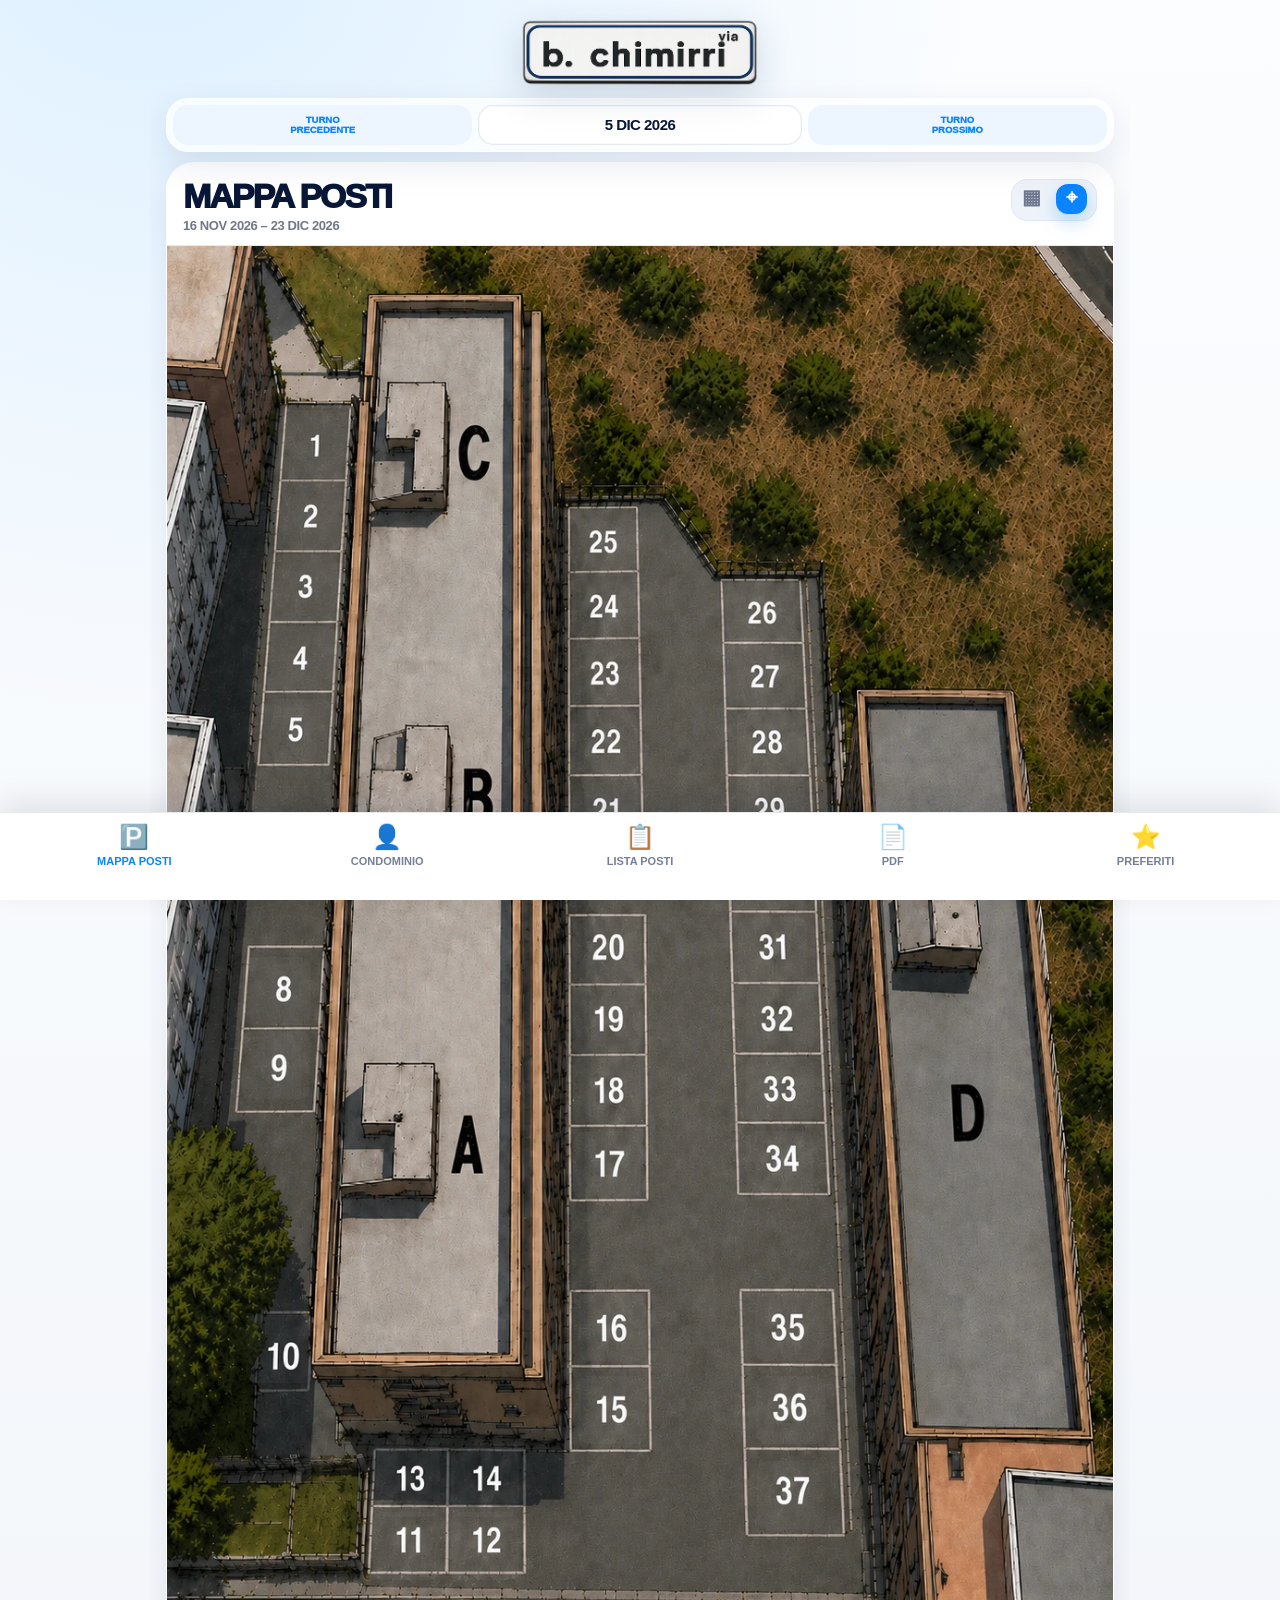
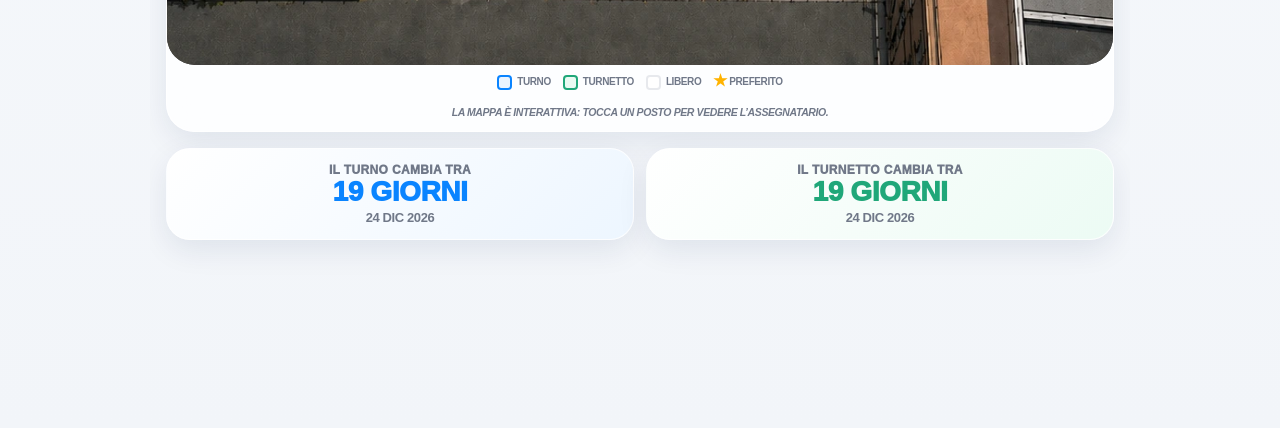
==== commit d1e10d99: "Add files via upload" ====
--- a/index.html
+++ b/index.html
@@ -11,11 +11,12 @@
   <meta name="apple-mobile-web-app-capable" content="yes" />
   <meta name="mobile-web-app-capable" content="yes" />
   <meta name="apple-mobile-web-app-title" content="Parcheggi" />
-  <link rel="manifest" href="manifest.webmanifest?v=19" />
-  <link rel="icon" href="icon.svg?v=19" type="image/svg+xml" />
+  <link rel="manifest" href="manifest.webmanifest?v=pdf6" />
+  <link rel="icon" href="icon.svg?v=pdf6" type="image/svg+xml" />
   <link rel="preload" href="mappa-posti-numeri.webp" as="image" type="image/webp" />
   <link rel="preload" href="via.webp" as="image" type="image/webp" />
-  <link rel="stylesheet" href="style.css?v=19" />
+  <link rel="stylesheet" href="style.css?v=pdf6" />
+  <link rel="stylesheet" href="mobile_override.css?v=pdf6" />
 </head>
 <body>
   <div class="app-shell">
@@ -28,7 +29,7 @@
         <section class="date-card" aria-label="Selezione data">
           <button id="homePrevPeriodBtn" class="period-btn" type="button">
             <span>Turno precedente</span>
-            <strong>‹</strong>
+            
           </button>
           <label class="date-input-wrap" for="homeDateInput">
             <span>Data</span>
@@ -36,8 +37,8 @@
             <input id="homeDateInput" type="date" />
           </label>
           <button id="homeNextPeriodBtn" class="period-btn" type="button">
-            <span>Prossimo turno</span>
-            <strong>›</strong>
+            <span>Turno Prossimo</span>
+            
           </button>
         </section>
 
@@ -99,9 +100,9 @@
         </header>
 
         <section class="date-card compact-date" aria-label="Selezione data condomino">
-          <button id="residentPrevPeriodBtn" class="period-btn" type="button"><span>Precedente</span><strong>‹</strong></button>
+          <button id="residentPrevPeriodBtn" class="period-btn" type="button"><span>Turno Precedente</span></button>
           <label class="date-input-wrap" for="residentDateInput"><span>Data</span><strong id="residentDateLabel" class="date-display">-</strong><input id="residentDateInput" type="date" /></label>
-          <button id="residentNextPeriodBtn" class="period-btn" type="button"><span>Prossimo</span><strong>›</strong></button>
+          <button id="residentNextPeriodBtn" class="period-btn" type="button"><span>Turno Prossimo</span></button>
         </section>
 
 
@@ -121,9 +122,9 @@
         </header>
 
         <section class="date-card rights-date-card" aria-label="Selezione data lista posti">
-          <button id="rightsPrevPeriodBtn" class="period-btn" type="button"><span>Precedente</span><strong>‹</strong></button>
+          <button id="rightsPrevPeriodBtn" class="period-btn" type="button"><span>Turno Precedente</span></button>
           <label class="date-input-wrap" for="rightsDateInput"><span>Data</span><strong id="rightsDateLabel" class="date-display">-</strong><input id="rightsDateInput" type="date" /></label>
-          <button id="rightsNextPeriodBtn" class="period-btn" type="button"><span>Prossimo</span><strong>›</strong></button>
+          <button id="rightsNextPeriodBtn" class="period-btn" type="button"><span>Turno Prossimo</span></button>
         </section>
 
         <section class="content-card rights-card">
@@ -131,15 +132,63 @@
           <div id="spotRightsList" class="rights-list"></div>
         </section>
       </section>
+
+      <section id="pdfSection" class="page" aria-labelledby="pdfTitle">
+        <header class="hero compact">
+          <img class="header-logo" src="via.webp" alt="VIA B. CHIMIRRI" />
+        </header>
+
+        <section class="content-card pdf-card pdf-card-v4">
+          <div class="map-head simple">
+            <div>
+              <h2 id="pdfTitle">Download PDF</h2>
+              <p id="pdfPeriodText">Periodo selezionato</p>
+            </div>
+          </div>
+
+          <div class="pdf-controls pdf-controls-v4">
+            <button id="pdfTodayPeriodBtn" class="pdf-secondary-btn" type="button">Torna al periodo attuale</button>
+
+            <section class="pdf-action-box pdf-current-box">
+              <div class="pdf-action-text">
+                <strong>Periodo attuale</strong>
+                <span id="pdfCurrentPeriodText">Scarica il turno di oggi</span>
+              </div>
+              <button id="downloadCurrentPdfBtn" class="pdf-download-btn" type="button">Scarica periodo attuale</button>
+            </section>
+
+            <section class="pdf-action-box pdf-year-box">
+              <label class="pdf-select-label" for="pdfYearSelect">Scarica anno intero</label>
+              <div class="pdf-inline-controls">
+                <select id="pdfYearSelect" class="pdf-period-select"></select>
+                <button id="downloadYearPdfBtn" class="pdf-download-btn" type="button">Scarica anno</button>
+              </div>
+              <small class="pdf-help">Crea un PDF unico con una pagina per ogni periodo che inizia nell’anno scelto.</small>
+            </section>
+
+            <section class="pdf-action-box pdf-specific-box">
+              <label class="pdf-select-label" for="pdfSpecificYearSelect">Scegli periodo specifico</label>
+              <div class="pdf-inline-controls">
+                <select id="pdfSpecificYearSelect" class="pdf-period-select"></select>
+                <select id="pdfPeriodSelect" class="pdf-period-select pdf-period-select-wide"></select>
+              </div>
+              <button id="downloadPdfBtn" class="pdf-download-btn" type="button">Scarica periodo selezionato</button>
+            </section>
+
+            <p id="pdfDownloadStatus" class="pdf-download-status" aria-live="polite"></p>
+          </div>
+        </section>
+      </section>
+
       <section id="favoritesSection" class="page" aria-labelledby="favoritesTitle">
         <header class="hero compact">
           <img class="header-logo" src="via.webp" alt="VIA B. CHIMIRRI" />
         </header>
 
         <section class="date-card favorites-date-card" aria-label="Selezione data preferiti">
-          <button id="favoritesPrevPeriodBtn" class="period-btn" type="button"><span>Precedente</span><strong>‹</strong></button>
+          <button id="favoritesPrevPeriodBtn" class="period-btn" type="button"><span>Turno Precedente</span></button>
           <label class="date-input-wrap" for="favoritesDateInput"><span>Data</span><strong id="favoritesDateLabel" class="date-display">-</strong><input id="favoritesDateInput" type="date" /></label>
-          <button id="favoritesNextPeriodBtn" class="period-btn" type="button"><span>Prossimo</span><strong>›</strong></button>
+          <button id="favoritesNextPeriodBtn" class="period-btn" type="button"><span>Turno Prossimo</span></button>
         </section>
 
         <section class="favorites-card favorites-page-card" aria-label="Preferiti">
@@ -158,6 +207,7 @@
     <button class="nav-btn active" data-section="homeSection" type="button"><span>🅿️</span><strong>Mappa posti</strong></button>
     <button class="nav-btn" data-section="condominoSection" type="button"><span>👤</span><strong>Condominio</strong></button>
     <button class="nav-btn" data-section="rightsSection" type="button"><span>📋</span><strong>Lista posti</strong></button>
+    <button class="nav-btn" data-section="pdfSection" type="button"><span>📄</span><strong>PDF</strong></button>
     <button class="nav-btn" data-section="favoritesSection" type="button"><span>⭐</span><strong>Preferiti</strong></button>
   </nav>
 
@@ -198,10 +248,38 @@
     </div>
   </div>
 
-  <script src="app.js?v=19"></script>
+  <script src="app.js?v=pdf7"></script>
   <script>
+    // Aggiornamento automatico PWA: quando apri l'app controlla sempre i file nuovi.
+    // I preferiti restano salvati perché app.js conserva solo parkingFavorites/parkingFavoriteResidents.
     if ('serviceWorker' in navigator) {
-      window.addEventListener('load', () => navigator.serviceWorker.register('./sw.js').catch(() => {}));
+      let refreshed = false;
+      navigator.serviceWorker.addEventListener('controllerchange', () => {
+        if (refreshed) return;
+        refreshed = true;
+        window.location.reload();
+      });
+
+      window.addEventListener('load', async () => {
+        try {
+          const reg = await navigator.serviceWorker.register('./sw.js?v=pdf7');
+          await reg.update();
+
+          if (reg.waiting) {
+            reg.waiting.postMessage({ type: 'SKIP_WAITING' });
+          }
+
+          reg.addEventListener('updatefound', () => {
+            const worker = reg.installing;
+            if (!worker) return;
+            worker.addEventListener('statechange', () => {
+              if (worker.state === 'installed' && navigator.serviceWorker.controller) {
+                worker.postMessage({ type: 'SKIP_WAITING' });
+              }
+            });
+          });
+        } catch (_) {}
+      });
     }
   </script>
 </body>
--- a/style.css
+++ b/style.css
@@ -2483,3 +2483,262 @@
     transform:translateY(-2px);
   }
 }
+
+
+/* =========================================================
+   MERGE v20 + popup condomino/preferiti v23
+   Mantiene la base v20: qui vengono applicati solo popup e preferiti.
+========================================================= */
+#residentModal .selected-status.with-period-nav{
+  display:grid !important;
+  grid-template-columns:56px minmax(0,1fr) 56px;
+  align-items:center;
+  justify-items:center;
+  gap:12px;
+  width:100%;
+}
+#residentModal .selected-status-core{
+  display:flex;
+  flex-direction:column;
+  align-items:center;
+  justify-content:center;
+  gap:14px;
+  min-width:0;
+}
+#residentModal .resident-period-nav{
+  width:52px;
+  height:52px;
+  border:0;
+  border-radius:50%;
+  display:grid;
+  place-items:center;
+  background:rgba(255,255,255,.78);
+  color:var(--blue);
+  font-size:38px;
+  line-height:1;
+  font-weight:800;
+  box-shadow:inset 0 0 0 1px rgba(7,23,53,.08), 0 10px 26px rgba(7,23,53,.14);
+  backdrop-filter:blur(18px);
+  -webkit-backdrop-filter:blur(18px);
+}
+#residentModal .resident-period-nav:active{transform:scale(.94)}
+#residentModal .parking-number-circle[data-open-current-spot]::after{
+  top:calc(100% + 12px) !important;
+  font-size:10px !important;
+  line-height:1 !important;
+}
+#residentModal .resident-focus-card{
+  padding-bottom:42px !important;
+}
+#residentModal .resident-info-tile.main strong,
+#residentModal .resident-info-tile.small strong{
+  font-size:44px !important;
+}
+@media(max-width:680px){
+  #residentModal .selected-status.with-period-nav{
+    grid-template-columns:46px minmax(0,1fr) 46px;
+    gap:8px;
+  }
+  #residentModal .resident-period-nav{
+    width:44px;
+    height:44px;
+    font-size:32px;
+  }
+  #residentModal .selected-status-core{gap:12px;}
+  #residentModal .resident-focus-card{padding-bottom:40px !important;}
+  #residentModal .parking-number-circle[data-open-current-spot]::after{
+    top:calc(100% + 10px) !important;
+    font-size:8.5px !important;
+  }
+  #residentModal .resident-info-tile.main strong,
+  #residentModal .resident-info-tile.small strong{
+    font-size:34px !important;
+  }
+}
+
+.favorites-list{
+  display:flex !important;
+  flex-direction:column !important;
+  gap:10px !important;
+  overflow:visible !important;
+}
+.favorite-card{
+  position:relative !important;
+  display:grid !important;
+  grid-template-columns:minmax(0,1fr) auto 18px !important;
+  align-items:center !important;
+  gap:12px !important;
+  width:100% !important;
+  min-height:88px !important;
+  padding:12px 16px 12px 14px !important;
+  border-radius:24px !important;
+}
+.favorite-card .fav-remove{
+  top:8px !important;
+  right:8px !important;
+  width:24px !important;
+  height:24px !important;
+  font-size:20px !important;
+  z-index:4 !important;
+}
+.fav-left{
+  display:grid !important;
+  grid-template-columns:64px minmax(0,1fr) !important;
+  align-items:center !important;
+  gap:14px !important;
+  min-width:0 !important;
+}
+.fav-right{
+  display:flex !important;
+  flex-direction:column !important;
+  align-items:center !important;
+  justify-content:center !important;
+  gap:5px !important;
+  min-width:64px !important;
+}
+.fav-initials,
+.fav-status-circle{
+  width:64px !important;
+  min-width:64px !important;
+  max-width:64px !important;
+  height:64px !important;
+  min-height:64px !important;
+  max-height:64px !important;
+  aspect-ratio:1/1 !important;
+  border-radius:999px !important;
+  display:flex !important;
+  align-items:center !important;
+  justify-content:center !important;
+  flex:0 0 64px !important;
+  padding:0 !important;
+  line-height:1 !important;
+  font-size:24px !important;
+  font-weight:950 !important;
+  box-sizing:border-box !important;
+}
+.fav-text{min-width:0 !important;display:block !important;text-align:left !important;}
+.fav-text strong{
+  display:block !important;
+  color:#071735 !important;
+  font-size:15px !important;
+  line-height:1.05 !important;
+  font-weight:950 !important;
+  overflow:hidden !important;
+  text-overflow:ellipsis !important;
+}
+.fav-text small,
+.fav-right small{
+  display:block !important;
+  color:#6f7890 !important;
+  font-size:12px !important;
+  line-height:1.05 !important;
+  font-weight:900 !important;
+  margin-top:4px !important;
+  white-space:nowrap !important;
+}
+.fav-text small b{color:var(--blue);font-size:16px;}
+.favorite-card.small .fav-text small b:last-child{color:var(--green);}
+.fav-right small{margin-top:0 !important;text-align:center !important;letter-spacing:.03em !important;}
+.favorite-card.main .fav-right small{color:var(--blue) !important;}
+.favorite-card.small .fav-right small{color:var(--green) !important;}
+.fav-chevron{color:#6f7890;font-size:28px;line-height:1;font-weight:650;}
+.favorite-card .fav-person,
+.favorite-card .fav-status{display:contents !important;}
+@media(max-width:420px){
+  .favorite-card{
+    min-height:82px !important;
+    grid-template-columns:minmax(0,1fr) auto 14px !important;
+    gap:8px !important;
+    padding:10px 12px !important;
+    border-radius:22px !important;
+  }
+  .fav-left{grid-template-columns:56px minmax(0,1fr) !important;gap:10px !important;}
+  .fav-right{min-width:56px !important;}
+  .fav-initials,.fav-status-circle{
+    width:56px !important;min-width:56px !important;max-width:56px !important;
+    height:56px !important;min-height:56px !important;max-height:56px !important;
+    flex-basis:56px !important;font-size:21px !important;
+  }
+  .fav-text strong{font-size:13px !important;}
+  .fav-text small,.fav-right small{font-size:10.5px !important;}
+  .fav-text small b{font-size:14px !important;}
+}
+
+
+/* DOWNLOAD PDF */
+.pdf-card{overflow:hidden;}
+.pdf-controls{padding:18px;display:grid;grid-template-columns:1fr;gap:12px;}
+.pdf-select-label{font-size:13px;font-weight:950;color:var(--muted);}
+.pdf-period-select{width:100%;min-height:56px;border:1px solid var(--line);border-radius:20px;background:#fff;color:var(--text);font-weight:950;font-size:16px;padding:0 14px;outline:0;}
+.pdf-download-btn{min-height:58px;border:0;border-radius:20px;background:var(--navy);color:#fff;font-size:18px;font-weight:950;box-shadow:0 14px 30px rgba(7,27,63,.18);}
+.pdf-download-btn:active{transform:scale(.98);}
+.bottom-nav{grid-template-columns:repeat(5,1fr);}
+@media(max-width:680px){
+  .bottom-nav{gap:3px;padding-left:5px;padding-right:5px;}
+  .bottom-nav .nav-btn strong{font-size:10px;}
+  .pdf-controls{padding:14px;}
+}
+
+
+/* PAGINA PDF */
+.pdf-card .pdf-controls{
+  display:grid;
+  gap:12px;
+  padding:18px;
+}
+.pdf-select-label{
+  font-size:13px;
+  font-weight:950;
+  color:var(--muted);
+}
+.pdf-period-select{
+  width:100%;
+  min-height:54px;
+  border:1px solid var(--line);
+  border-radius:18px;
+  background:#fff;
+  color:var(--text);
+  padding:0 14px;
+  font-weight:950;
+  outline:0;
+}
+.pdf-download-btn{
+  min-height:58px;
+  border:0;
+  border-radius:20px;
+  background:var(--navy);
+  color:#fff;
+  font-weight:950;
+  box-shadow:0 12px 28px rgba(7,23,53,.18);
+}
+.pdf-download-btn:disabled{opacity:.55;cursor:wait;}
+.pdf-download-status{
+  margin:0;
+  min-height:20px;
+  color:var(--muted);
+  font-size:13px;
+  font-weight:850;
+  text-align:center;
+}
+
+
+/* PDF DOWNLOAD V4 */
+.pdf-card-v4 .map-head p{font-size:clamp(14px,2.8vw,18px);font-weight:950;color:#d9e2f1;}
+.pdf-controls-v4{display:grid;gap:14px;padding:16px 18px 18px;}
+.pdf-action-box{display:grid;gap:10px;padding:14px;border:1px solid var(--line);border-radius:22px;background:#fff;box-shadow:var(--shadow-soft);}
+.pdf-action-text{display:grid;gap:4px;text-align:left;}
+.pdf-action-text strong{font-size:17px;font-weight:950;color:var(--text);}
+.pdf-action-text span,.pdf-help{font-size:12px;line-height:1.2;font-weight:850;color:var(--muted);}
+.pdf-inline-controls{display:grid;grid-template-columns:minmax(0,1fr) auto;gap:10px;align-items:center;}
+.pdf-specific-box .pdf-inline-controls{grid-template-columns:minmax(110px,.7fr) minmax(0,1.4fr);}
+.pdf-secondary-btn{min-height:46px;border:0;border-radius:18px;background:var(--blue-soft);color:var(--blue);font-weight:950;}
+.pdf-period-select{width:100%;min-height:48px;border:1px solid var(--line);border-radius:18px;background:#fff;color:var(--text);padding:0 12px;font-weight:950;}
+.pdf-period-select-wide{min-width:0;}
+.pdf-download-btn{min-height:48px;border:0;border-radius:18px;background:var(--navy);color:#fff;padding:0 16px;font-weight:950;box-shadow:0 12px 28px rgba(7,27,63,.18);}
+.pdf-download-btn:disabled{opacity:.55;cursor:wait;}
+.pdf-download-status{min-height:18px;margin:0;text-align:center;font-size:12px;font-weight:850;color:var(--muted);}
+@media(max-width:680px){
+  .pdf-controls-v4{padding:12px;gap:12px;}
+  .pdf-inline-controls,.pdf-specific-box .pdf-inline-controls{grid-template-columns:1fr;}
+  .pdf-download-btn,.pdf-secondary-btn,.pdf-period-select{width:100%;}
+}
--- a/mobile_override.css
+++ b/mobile_override.css
@@ -0,0 +1,224 @@
+
+/* =========================================================
+   MOBILE STABILITY PATCH - iOS / Safari
+   Obiettivo: niente overflow, dropdown sempre davanti,
+   popup mappa contenuti nello schermo, tabbar non copre.
+========================================================= */
+:root{
+  --ios-card: rgba(255,255,255,.94);
+  --ios-shadow: 0 10px 30px rgba(7,23,53,.10);
+  --ios-shadow-strong: 0 18px 55px rgba(7,23,53,.22);
+}
+html,body{max-width:100%;overflow-x:hidden;}
+.app-shell{width:100%;max-width:980px;overflow-x:hidden;padding-bottom:calc(138px + env(safe-area-inset-bottom));}
+.page{min-width:0;}
+.content-card,.favorites-card,.search-card,.date-card,.countdown-card{max-width:100%;}
+
+/* Header compatto e coerente su telefono */
+.hero,.hero.compact{padding:6px 0 10px;min-height:auto;}
+.header-logo{width:min(76vw,460px);height:auto;filter:drop-shadow(0 10px 18px rgba(7,23,53,.16));}
+
+/* Barra data: più compatta su mobile */
+.date-card{z-index:500;}
+@media(max-width:680px){
+  .app-shell{padding-left:10px;padding-right:10px;padding-bottom:calc(142px + env(safe-area-inset-bottom));}
+  .date-card{grid-template-columns:1fr 1.35fr 1fr;gap:6px;padding:7px;border-radius:24px;margin-bottom:10px;}
+  .period-btn{min-height:46px;border-radius:17px;padding:0 7px;gap:5px;}
+  .period-btn span{font-size:11px;max-width:none;}
+  .period-btn strong{font-size:24px;}
+  .today-btn{grid-column:1/-1;min-height:44px;border-radius:18px;font-size:16px;}
+  .date-input-wrap{min-height:46px;border-radius:17px;padding:0 8px;}
+  .date-input-wrap .date-display{font-size:clamp(15px,4.7vw,19px);line-height:1.02;white-space:normal;}
+}
+
+/* Header mappa: toggle icone in alto a destra, meno altezza */
+.map-head{display:grid;grid-template-columns:minmax(0,1fr) auto;align-items:start;gap:10px;padding:16px 16px 12px;}
+.map-head.simple{display:block;text-align:center;}
+.map-head h2{font-size:clamp(24px,6vw,34px);line-height:1.02;}
+.map-head p{font-size:13px;line-height:1.1;margin-top:5px;}
+.view-toggle{align-self:start;display:grid;grid-template-columns:1fr 1fr;width:86px;height:42px;gap:4px;padding:4px;border-radius:16px;background:#eef3f9;border:1px solid rgba(223,233,246,.95);}
+.view-toggle button{min-width:0;padding:0;border-radius:12px;font-size:0;color:transparent;display:grid;place-items:center;}
+.view-toggle button::before{font-size:20px;line-height:1;color:#6f7890;}
+#gridViewBtn::before{content:"▦";}
+#realViewBtn::before{content:"⌖";}
+.view-toggle button.active{background:var(--blue);box-shadow:0 8px 18px rgba(11,126,232,.25);}
+.view-toggle button.active::before{color:#fff;}
+@media(max-width:420px){.view-toggle{width:78px;height:38px}.view-toggle button::before{font-size:18px}}
+
+/* Legenda compatta */
+.legend{padding:12px 14px 8px;gap:10px 12px;font-size:11px;line-height:1.1;}
+.legend span::before{width:12px;height:12px;border-radius:4px;margin-right:5px;}
+
+/* Griglia: mai fuori dallo schermo */
+.parking-grid{grid-template-columns:repeat(4,minmax(0,1fr));gap:8px;padding:10px;overflow:hidden;}
+.spot-card{min-width:0;aspect-ratio:1/.96;border-radius:18px;padding:7px 4px 8px;}
+.spot-number{font-size:clamp(28px,9vw,42px);}
+.spot-name{font-size:clamp(8.5px,2.7vw,11px);min-height:24px;line-height:1.04;max-width:100%;}
+.star-btn{font-size:18px;right:3px;bottom:3px;}
+@media(max-width:390px){
+  .parking-grid{grid-template-columns:repeat(3,minmax(0,1fr));gap:8px;padding:9px;}
+  .spot-card{aspect-ratio:1/.88;}
+  .spot-name{font-size:10px;}
+}
+
+/* Mappa reale responsive */
+#mapPanel .real-map-frame{overflow:auto;-webkit-overflow-scrolling:touch;max-width:100%;}
+#mapPanel .real-map{width:100%;max-width:100%;min-width:0;}
+.modal-map-scroll{overflow:auto;-webkit-overflow-scrolling:touch;touch-action:pan-x pan-y;}
+.modal-map{width:min(100%,460px);max-width:100%;}
+@media(max-width:680px){
+  .modal{padding:6px;align-items:flex-start;padding-top:max(10px,env(safe-area-inset-top));}
+  .modal-dialog{width:100%;max-height:calc(100dvh - 20px);border-radius:30px;}
+  .modal-head{padding:14px 16px;}
+  .modal-head h2{font-size:22px;}
+  .modal-map-scroll{max-height:calc(100dvh - 190px);padding:8px;border-radius:20px;}
+  .modal-map{width:100%;}
+}
+
+/* Popup sulla mappa: sempre dentro, più piccolo su iPhone */
+.real-popup{width:clamp(118px,34vw,164px);max-width:42vw;padding:9px 10px;border-radius:16px;box-shadow:0 14px 36px rgba(0,0,0,.24);}
+.real-popup strong{font-size:clamp(15px,4vw,18px);}
+.real-popup span{font-size:clamp(10px,3vw,12px);line-height:1.12;}
+.real-popup small{font-size:clamp(10px,2.8vw,12px);}
+.real-popup.left-side{transform:translate(12px,-112%);}
+.real-popup.left-side.below{transform:translate(12px,10px);}
+.real-popup.left-edge{transform:translate(8px,-112%);}
+.real-popup.left-edge.below{transform:translate(8px,10px);}
+.real-popup.right-edge{transform:translate(calc(-100% - 8px),-112%);}
+.real-popup.right-edge.below{transform:translate(calc(-100% - 8px),10px);}
+@media(max-width:390px){.real-popup{width:124px;max-width:48vw;padding:8px}.real-popup span{font-size:10px}}
+
+/* Ricerca: dropdown sopra tutto e non dietro la lista */
+#condominoSection .search-card{position:sticky;top:72px;z-index:3000;overflow:visible;margin-bottom:12px;}
+.search-suggestions{z-index:4000;box-shadow:0 22px 65px rgba(7,23,53,.24);}
+#condominoSection .content-card{position:relative;z-index:1;}
+@media(max-width:680px){
+  #condominoSection .search-card{top:70px;border-radius:26px;}
+  .search-box{height:52px;border-radius:20px;}
+  .search-box input{font-size:16px;}
+  .search-suggestions{left:6px;right:6px;top:64px;max-height:min(56dvh,430px);border-radius:22px;padding:6px;background:rgba(255,255,255,.98);backdrop-filter:blur(18px);}
+  .suggestion-item{grid-template-columns:42px minmax(0,1fr);padding:10px;border-radius:17px;}
+}
+
+/* Lista condomini mobile: più leggibile, non schiacciata */
+@media(max-width:680px){
+  .resident-list{padding:6px;}
+  .resident-row{grid-template-columns:minmax(0,1fr) 54px 54px 36px;gap:6px;padding:8px 6px;min-height:70px;border-radius:18px;}
+  .resident-main{grid-template-columns:44px minmax(0,1fr);gap:8px;}
+  .avatar{width:38px;height:38px;font-size:14px;}
+  .resident-name{font-size:13px;line-height:1.02;}
+  .resident-chip{height:38px;border-radius:14px;font-size:16px;}
+  .row-star{font-size:22px;}
+}
+
+/* Popup condomino mobile: più pulito e cliccabile sul cerchio */
+#residentModal .selected-status{gap:12px;}
+#residentModal .parking-status-label{margin-bottom:6px;}
+#residentModal .parking-number-circle{cursor:pointer;user-select:none;display:grid;place-items:center;text-align:center;}
+#residentModal .parking-number-circle:active{transform:scale(.96);}
+#residentModal .resident-info-tile span{display:none;}
+#residentModal .resident-info-tile strong{font-size:clamp(24px,7vw,36px);}
+#residentModal .resident-info-tile.main strong{color:var(--blue);}
+#residentModal .resident-info-tile.small strong{color:var(--green);}
+#residentModal .resident-info-tile.scale strong{color:var(--navy);}
+#residentModal .story-alert .remember-title{color:var(--danger);}
+#residentModal .days-highlight,#residentModal .spot-highlight,#residentModal .date-highlight{background:transparent;box-shadow:none;min-width:0;min-height:0;padding:0;border-radius:0;display:inline;color:var(--blue);}
+#residentModal .date-highlight{color:var(--green);}
+@media(max-width:680px){
+  #residentModal .modal-dialog.info-dialog{width:100%;max-height:calc(100dvh - 20px);overflow:auto;border-radius:30px;}
+  #residentModal .modal-body.info-body{padding:10px;}
+  #residentModal .resident-pop-header.clean{grid-template-columns:50px minmax(0,1fr) 38px;gap:9px;padding:9px;border-radius:22px;}
+  #residentModal .resident-pop-header.clean strong{font-size:18px;line-height:1.02;}
+  #residentModal .resident-pop-header.clean small{font-size:10px;}
+  #residentModal .resident-large{width:44px;height:44px;font-size:16px;}
+  #residentModal .resident-inline-close{width:36px;height:36px;font-size:24px;}
+  #residentModal .resident-focus-card{min-height:0;padding:14px 10px;border-radius:22px;}
+  #residentModal .resident-focus-card span:first-child{font-size:10px;margin-bottom:6px;}
+  #residentModal .parking-number-circle{width:74px;height:74px;font-size:34px;line-height:1;}
+  #residentModal .parking-status-label{font-size:18px;}
+  #residentModal .resident-dashboard{grid-template-columns:1fr 1fr 1fr;gap:7px;}
+  #residentModal .resident-info-tile{min-height:72px;border-radius:18px;padding:8px 4px;}
+  #residentModal .resident-info-tile strong{font-size:22px;line-height:1;}
+  #residentModal .story-alert{padding:14px 10px;border-radius:20px;}
+  #residentModal .story-alert .remember-title{font-size:23px;}
+  #residentModal .story-alert p{font-size:14px;line-height:1.22;margin-top:6px;}
+}
+
+/* Preferiti e lista posti: non tagliati dalla bottom bar */
+.favorites-page-card,.rights-card{margin-bottom:28px;}
+@media(max-width:680px){
+  .favorites-list{display:grid;grid-template-columns:repeat(2,minmax(0,1fr));gap:10px;overflow:visible;}
+  .favorite-card{min-width:0;}
+  .bottom-nav{z-index:5000;}
+}
+
+/* =========================================================
+   PATCH V11 - mappa, footer e sticky date
+========================================================= */
+/* Fumetti dei posti 1 e 2: stessa altezza visiva del posto 3 */
+.real-popup.left-side{
+  transform:translate(12px,-112%);
+}
+@media(max-width:680px){
+  .real-popup.left-side{
+    transform:translate(10px,-108%);
+  }
+}
+
+/* Footer davvero fisso e opaco: non deve far vedere contenuti dietro */
+.bottom-nav{
+  position:fixed;
+  left:0;
+  right:0;
+  bottom:0;
+  z-index:10000;
+  background:#ffffff;
+  -webkit-backdrop-filter:none;
+  backdrop-filter:none;
+  box-shadow:0 -10px 30px rgba(7,23,53,.10);
+  transform:translateZ(0);
+  will-change:transform;
+}
+.app-shell{
+  padding-bottom:calc(170px + env(safe-area-inset-bottom));
+}
+@media(max-width:680px){
+  .app-shell{
+    padding-bottom:calc(180px + env(safe-area-inset-bottom));
+  }
+}
+
+/* Barra data fissa allo scroll, ma con comportamento più stabile su iOS */
+.date-card{
+  position:sticky;
+  top:max(0px, env(safe-area-inset-top));
+  z-index:6000;
+  transform:translateZ(0);
+}
+
+/* Il cerchio centrale della scheda condomino deve indicare che è cliccabile */
+#residentModal .parking-number-circle[data-open-current-spot]{
+  cursor:pointer;
+  box-shadow:0 0 0 8px rgba(11,126,232,.12), 0 14px 34px rgba(11,126,232,.22);
+}
+#residentModal .parking-number-circle[data-open-current-spot]::after{
+  content:"TOCCA PER VEDERE LA MAPPA";
+  position:absolute;
+  left:50%;
+  top:calc(100% + 8px);
+  transform:translateX(-50%);
+  white-space:nowrap;
+  font-size:9px;
+  font-weight:900;
+  color:#7d8799;
+  letter-spacing:.03em;
+}
+#residentModal .selected-status{
+  position:relative;
+}
+@media(max-width:680px){
+  #residentModal .parking-number-circle[data-open-current-spot]::after{
+    font-size:8px;
+    top:calc(100% + 6px);
+  }
+}
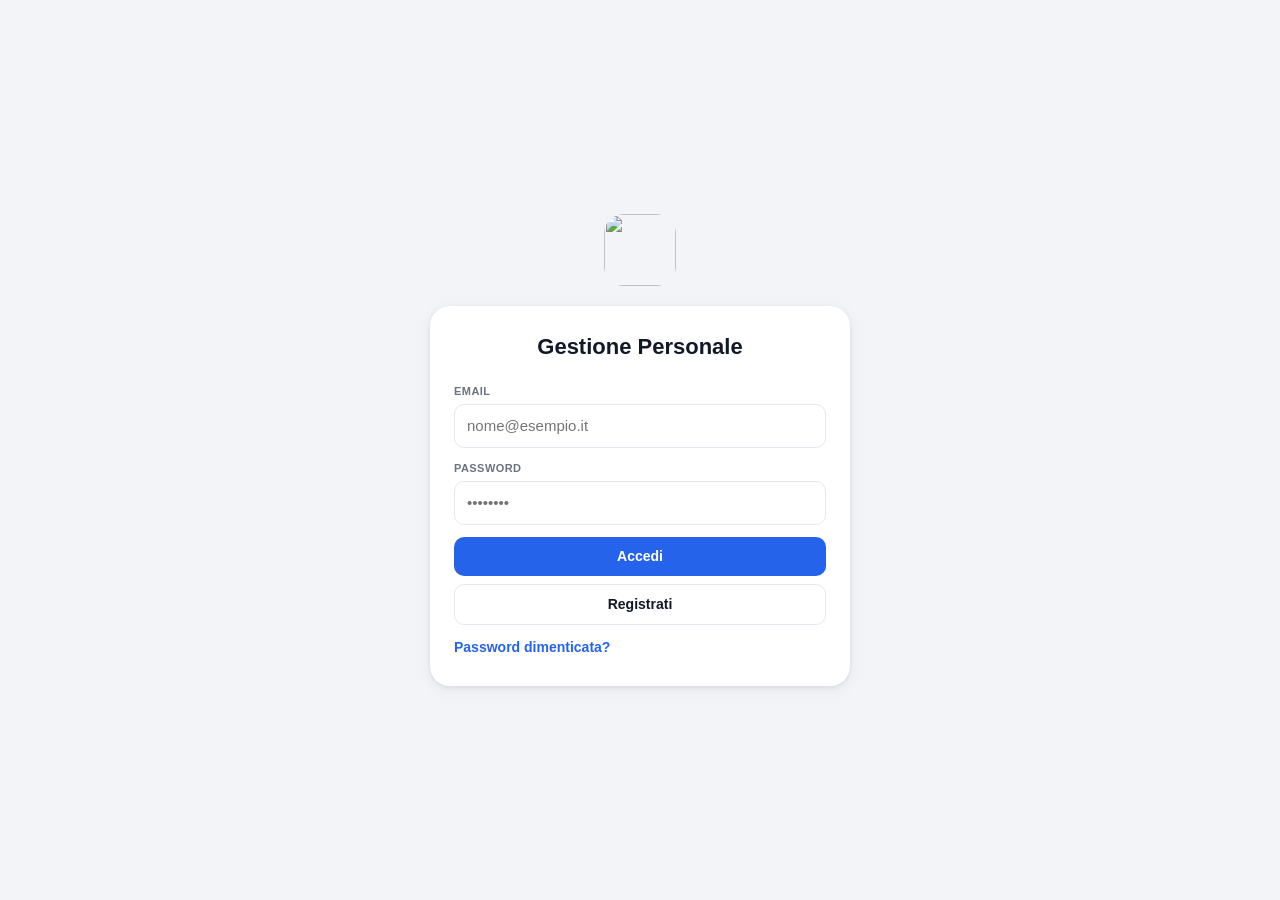
==== commit e579bfde: "Add files via upload" ====
--- a/index.html
+++ b/index.html
@@ -1,286 +1,29 @@
 <!doctype html>
 <html lang="it">
 <head>
-  <meta charset="utf-8" />
-  <meta name="viewport" content="width=device-width, initial-scale=1, viewport-fit=cover" />
-  <title>Turnazione Parcheggi Via Chimirri 27</title>
-  <meta name="theme-color" content="#071b3f" />
-  <meta http-equiv="Cache-Control" content="no-cache, no-store, must-revalidate" />
-  <meta http-equiv="Pragma" content="no-cache" />
-  <meta http-equiv="Expires" content="0" />
-  <meta name="apple-mobile-web-app-capable" content="yes" />
-  <meta name="mobile-web-app-capable" content="yes" />
-  <meta name="apple-mobile-web-app-title" content="Parcheggi" />
-  <link rel="manifest" href="manifest.webmanifest?v=pdf6" />
-  <link rel="icon" href="icon.svg?v=pdf6" type="image/svg+xml" />
-  <link rel="preload" href="mappa-posti-numeri.webp" as="image" type="image/webp" />
-  <link rel="preload" href="via.webp" as="image" type="image/webp" />
-  <link rel="stylesheet" href="style.css?v=pdf6" />
-  <link rel="stylesheet" href="mobile_override.css?v=pdf6" />
+  <meta charset="UTF-8">
+  <meta name="viewport" content="width=device-width, initial-scale=1.0, viewport-fit=cover">
+  <title>Gestione Personale</title>
+  <link rel="stylesheet" href="styles.css">
+  <meta name="theme-color" content="#F2F4F7">
+  <meta name="mobile-web-app-capable" content="yes">
+  <meta name="apple-mobile-web-app-capable" content="yes">
+  <meta name="apple-mobile-web-app-status-bar-style" content="default">
+  <meta name="apple-mobile-web-app-title" content="Gestione Personale">
+  <link rel="manifest" href="manifest.json">
+  <link rel="apple-touch-icon" href="icons/icon-192.png">
+  <link rel="icon" href="icons/icon-192.png">
 </head>
 <body>
-  <div class="app-shell">
-    <main>
-      <section id="homeSection" class="page active" aria-labelledby="homeTitle">
-        <header class="hero">
-          <img class="header-logo" src="via.webp" alt="VIA B. CHIMIRRI" />
-        </header>
-
-        <section class="date-card" aria-label="Selezione data">
-          <button id="homePrevPeriodBtn" class="period-btn" type="button">
-            <span>Turno precedente</span>
-            
-          </button>
-          <label class="date-input-wrap" for="homeDateInput">
-            <span>Data</span>
-            <strong id="homeDateLabel" class="date-display">-</strong>
-            <input id="homeDateInput" type="date" />
-          </label>
-          <button id="homeNextPeriodBtn" class="period-btn" type="button">
-            <span>Turno Prossimo</span>
-            
-          </button>
-        </section>
-
-
-        <section class="content-card">
-          <div class="map-head">
-            <div>
-              <h2>Mappa posti</h2>
-              <p id="mapDates">Periodo corrente</p>
-            </div>
-            <div class="view-toggle" aria-label="Cambia vista">
-              <button id="gridViewBtn" type="button" aria-label="Vista griglia">▦</button>
-              <button id="realViewBtn" class="active" type="button" aria-label="Vista mappa">⌖</button>
-            </div>
-          </div>
-
-          <div id="freeParkingBanner" class="notice" hidden></div>
-
-          <div id="gridPanel" class="view-panel">
-            <div id="parkingGrid" class="parking-grid"></div>
-            <div class="legend inline-legend">
-              <span class="main-dot">Turno</span>
-              <span class="small-dot">Turnetto</span>
-              <span class="free-dot">Libero</span>
-              <span class="fav-dot">Preferito</span>
-            </div>
-            <p class="hint">Tocca una card per aprire la mappa reale con il posto evidenziato.</p>
-          </div>
-
-          <div id="mapPanel" class="view-panel active">
-            <div class="real-map-frame">
-              <div id="realMap" class="real-map"></div>
-            </div>
-            <div class="legend inline-legend">
-              <span class="main-dot">Turno</span>
-              <span class="small-dot">Turnetto</span>
-              <span class="free-dot">Libero</span>
-              <span class="fav-dot">Preferito</span>
-            </div>
-            <p class="hint">La mappa è interattiva: tocca un posto per vedere l’assegnatario.</p>
-          </div>
-        </section>
-
-        <section class="countdown-grid home-countdown-bottom" aria-label="Contatori turno">
-          <article class="countdown-card main">
-            <span class="count-icon">📅</span>
-            <div><p>Il turno cambia tra</p><strong id="mainCountdown">-</strong><small id="mainCountdownDate">-</small></div>
-          </article>
-          <article class="countdown-card small">
-            <span class="count-icon">📅</span>
-            <div><p>Il turnetto cambia tra</p><strong id="smallCountdown">-</strong><small id="smallCountdownDate">-</small></div>
-          </article>
-        </section>
-      </section>
-
-      <section id="condominoSection" class="page" aria-labelledby="condominoTitle">
-        <header class="hero compact">
-          <img class="header-logo" src="via.webp" alt="VIA B. CHIMIRRI" />
-        </header>
-
-        <section class="date-card compact-date" aria-label="Selezione data condomino">
-          <button id="residentPrevPeriodBtn" class="period-btn" type="button"><span>Turno Precedente</span></button>
-          <label class="date-input-wrap" for="residentDateInput"><span>Data</span><strong id="residentDateLabel" class="date-display">-</strong><input id="residentDateInput" type="date" /></label>
-          <button id="residentNextPeriodBtn" class="period-btn" type="button"><span>Turno Prossimo</span></button>
-        </section>
-
-
-        <section class="content-card">
-          <div class="map-head simple resident-title"><div><h2>Condomini</h2><p id="residentListDates">Periodo corrente</p></div></div>
-          <section class="search-card resident-inline-search">
-            <label class="search-box" for="residentSearchInput"><span>⌕</span><input id="residentSearchInput" type="search" placeholder="Cerca…" autocomplete="off" /></label>
-            <div id="residentSuggestions" class="search-suggestions" hidden></div>
-          </section>
-          <div id="residentList" class="resident-list"></div>
-        </section>
-      </section>
-
-      <section id="rightsSection" class="page" aria-labelledby="rightsTitle">
-        <header class="hero compact">
-          <img class="header-logo" src="via.webp" alt="VIA B. CHIMIRRI" />
-        </header>
-
-        <section class="date-card rights-date-card" aria-label="Selezione data lista posti">
-          <button id="rightsPrevPeriodBtn" class="period-btn" type="button"><span>Turno Precedente</span></button>
-          <label class="date-input-wrap" for="rightsDateInput"><span>Data</span><strong id="rightsDateLabel" class="date-display">-</strong><input id="rightsDateInput" type="date" /></label>
-          <button id="rightsNextPeriodBtn" class="period-btn" type="button"><span>Turno Prossimo</span></button>
-        </section>
-
-        <section class="content-card rights-card">
-          <div class="map-head simple"><div><h2>Assegnazioni</h2><p id="rightsListDates">Tutti gli assegnatari per posto</p></div></div>
-          <div id="spotRightsList" class="rights-list"></div>
-        </section>
-      </section>
-
-      <section id="pdfSection" class="page" aria-labelledby="pdfTitle">
-        <header class="hero compact">
-          <img class="header-logo" src="via.webp" alt="VIA B. CHIMIRRI" />
-        </header>
-
-        <section class="content-card pdf-card pdf-card-v4">
-          <div class="map-head simple">
-            <div>
-              <h2 id="pdfTitle">Download PDF</h2>
-              <p id="pdfPeriodText">Periodo selezionato</p>
-            </div>
-          </div>
-
-          <div class="pdf-controls pdf-controls-v4">
-            <button id="pdfTodayPeriodBtn" class="pdf-secondary-btn" type="button">Torna al periodo attuale</button>
-
-            <section class="pdf-action-box pdf-current-box">
-              <div class="pdf-action-text">
-                <strong>Periodo attuale</strong>
-                <span id="pdfCurrentPeriodText">Scarica il turno di oggi</span>
-              </div>
-              <button id="downloadCurrentPdfBtn" class="pdf-download-btn" type="button">Scarica periodo attuale</button>
-            </section>
-
-            <section class="pdf-action-box pdf-year-box">
-              <label class="pdf-select-label" for="pdfYearSelect">Scarica anno intero</label>
-              <div class="pdf-inline-controls">
-                <select id="pdfYearSelect" class="pdf-period-select"></select>
-                <button id="downloadYearPdfBtn" class="pdf-download-btn" type="button">Scarica anno</button>
-              </div>
-              <small class="pdf-help">Crea un PDF unico con una pagina per ogni periodo che inizia nell’anno scelto.</small>
-            </section>
-
-            <section class="pdf-action-box pdf-specific-box">
-              <label class="pdf-select-label" for="pdfSpecificYearSelect">Scegli periodo specifico</label>
-              <div class="pdf-inline-controls">
-                <select id="pdfSpecificYearSelect" class="pdf-period-select"></select>
-                <select id="pdfPeriodSelect" class="pdf-period-select pdf-period-select-wide"></select>
-              </div>
-              <button id="downloadPdfBtn" class="pdf-download-btn" type="button">Scarica periodo selezionato</button>
-            </section>
-
-            <p id="pdfDownloadStatus" class="pdf-download-status" aria-live="polite"></p>
-          </div>
-        </section>
-      </section>
-
-      <section id="favoritesSection" class="page" aria-labelledby="favoritesTitle">
-        <header class="hero compact">
-          <img class="header-logo" src="via.webp" alt="VIA B. CHIMIRRI" />
-        </header>
-
-        <section class="date-card favorites-date-card" aria-label="Selezione data preferiti">
-          <button id="favoritesPrevPeriodBtn" class="period-btn" type="button"><span>Turno Precedente</span></button>
-          <label class="date-input-wrap" for="favoritesDateInput"><span>Data</span><strong id="favoritesDateLabel" class="date-display">-</strong><input id="favoritesDateInput" type="date" /></label>
-          <button id="favoritesNextPeriodBtn" class="period-btn" type="button"><span>Turno Prossimo</span></button>
-        </section>
-
-        <section class="favorites-card favorites-page-card" aria-label="Preferiti">
-          <div class="section-row">
-            <h2>I tuoi preferiti <span>max 4</span></h2>
-            <button id="clearFavoritesBtn" class="link-btn" type="button">Svuota</button>
-          </div>
-          <div id="favoritesList" class="favorites-list"></div>
-        </section>
-      </section>
-
-    </main>
-  </div>
-
-  <nav class="bottom-nav" aria-label="Navigazione principale">
-    <button class="nav-btn active" data-section="homeSection" type="button"><span>🅿️</span><strong>Mappa posti</strong></button>
-    <button class="nav-btn" data-section="condominoSection" type="button"><span>👤</span><strong>Condominio</strong></button>
-    <button class="nav-btn" data-section="rightsSection" type="button"><span>📋</span><strong>Lista posti</strong></button>
-    <button class="nav-btn" data-section="pdfSection" type="button"><span>📄</span><strong>PDF</strong></button>
-    <button class="nav-btn" data-section="favoritesSection" type="button"><span>⭐</span><strong>Preferiti</strong></button>
-  </nav>
-
-  <div id="spotModal" class="modal" aria-hidden="true">
-    <div class="modal-dialog" role="dialog" aria-modal="true" aria-labelledby="spotModalTitle">
-      <div class="modal-head">
-        <div><h2 id="spotModalTitle">Posto</h2><p id="spotModalSubtitle">Mappa reale</p></div>
-        <button id="spotModalClose" class="modal-close" type="button" aria-label="Chiudi">×</button>
-      </div>
-      <div class="modal-body">
-        <div class="modal-map-scroll"><div id="modalRealMap" class="real-map modal-map"></div></div>
-        <p class="hint">Puoi scorrere/zoomare la mappa e toccare altri posti senza chiudere il popup.</p>
-      </div>
-    </div>
-  </div>
-
-  <div id="residentModal" class="modal" aria-hidden="true">
-    <div class="modal-dialog info-dialog" role="dialog" aria-modal="true" aria-labelledby="residentModalTitle">
-      <div class="modal-head">
-        <div><h2 id="residentModalTitle">Condomino</h2><p id="residentModalSubtitle">Situazione parcheggio</p></div>
-        <button id="residentModalClose" class="modal-close" type="button" aria-label="Chiudi">×</button>
-      </div>
-      <div id="residentModalBody" class="modal-body info-body"></div>
-    </div>
-  </div>
-
-  <div id="datePickerModal" class="date-modal" aria-hidden="true">
-    <div class="date-modal-card" role="dialog" aria-modal="true" aria-label="Seleziona data">
-      <div class="date-modal-head">
-        <strong>SELEZIONA DATA</strong>
-        <button id="dateModalClose" type="button" aria-label="Chiudi">×</button>
-      </div>
-      <input id="modalDateInput" class="modal-date-input" type="date" />
-      <div class="date-modal-actions">
-        <button id="modalTodayBtn" class="date-today-inline" type="button">TORNA A OGGI</button>
-        <button id="modalApplyDateBtn" class="date-apply" type="button">CONFERMA</button>
-      </div>
-    </div>
-  </div>
-
-  <script src="app.js?v=pdf7"></script>
-  <script>
-    // Aggiornamento automatico PWA: quando apri l'app controlla sempre i file nuovi.
-    // I preferiti restano salvati perché app.js conserva solo parkingFavorites/parkingFavoriteResidents.
-    if ('serviceWorker' in navigator) {
-      let refreshed = false;
-      navigator.serviceWorker.addEventListener('controllerchange', () => {
-        if (refreshed) return;
-        refreshed = true;
-        window.location.reload();
-      });
-
-      window.addEventListener('load', async () => {
-        try {
-          const reg = await navigator.serviceWorker.register('./sw.js?v=pdf7');
-          await reg.update();
-
-          if (reg.waiting) {
-            reg.waiting.postMessage({ type: 'SKIP_WAITING' });
-          }
-
-          reg.addEventListener('updatefound', () => {
-            const worker = reg.installing;
-            if (!worker) return;
-            worker.addEventListener('statechange', () => {
-              if (worker.state === 'installed' && navigator.serviceWorker.controller) {
-                worker.postMessage({ type: 'SKIP_WAITING' });
-              }
-            });
-          });
-        } catch (_) {}
-      });
-    }
-  </script>
+<div id="app"></div>
+<script src="https://www.gstatic.com/firebasejs/10.12.5/firebase-app-compat.js"></script>
+<script src="https://www.gstatic.com/firebasejs/10.12.5/firebase-firestore-compat.js"></script>
+<script>
+window.GESTIONE_FIREBASE_CONFIG={apiKey:"AIzaSyCkMCGwXiUkoQIKlKWwrzpRvT03LaeE248",authDomain:"gestione-personale-e2fd0.firebaseapp.com",projectId:"gestione-personale-e2fd0",storageBucket:"gestione-personale-e2fd0.firebasestorage.app",messagingSenderId:"942817368916",appId:"1:942817368916:web:9777683063d6aa3959c6c1",measurementId:"G-PLJ9DZNC40"};
+</script>
+<script src="core.js"></script>
+<script src="firestore-sync.js"></script>
+<script src="app.js"></script>
+<script>if("serviceWorker"in navigator)window.addEventListener("load",()=>navigator.serviceWorker.register("./sw.js").catch(console.error));</script>
 </body>
 </html>
--- a/styles.css
+++ b/styles.css
@@ -0,0 +1,422 @@
+/* =========================================================
+   Gestione Personale v100 — Design System
+   ========================================================= */
+
+/* ---- Token ---- */
+:root {
+  --c-bg:       #F2F4F7;
+  --c-surface:  #FFFFFF;
+  --c-border:   #E4E7ED;
+  --c-text:     #111827;
+  --c-muted:    #6B7280;
+  --c-blue:     #2563EB;
+  --c-blue-lt:  #EFF6FF;
+  --c-green:    #16A34A;
+  --c-green-lt: #DCFCE7;
+  --c-red:      #DC2626;
+  --c-red-lt:   #FEE2E2;
+  --c-amber:    #D97706;
+  --c-amber-lt: #FEF3C7;
+  --c-purple:   #7C3AED;
+  --c-purple-lt:#EDE9FE;
+  --c-orange:   #EA580C;
+  --c-shadow:   0 1px 4px rgba(0,0,0,.08), 0 4px 16px rgba(0,0,0,.06);
+  --r-card:     16px;
+  --r-btn:      10px;
+  --r-pill:     999px;
+}
+
+/* ---- Reset ---- */
+*, *::before, *::after { box-sizing: border-box; margin: 0; padding: 0; }
+html { -webkit-text-size-adjust: 100%; }
+body { background: var(--c-bg); color: var(--c-text); font-family: -apple-system, BlinkMacSystemFont, "SF Pro Text", "Segoe UI", sans-serif; font-size: 15px; line-height: 1.5; }
+button, input, select, textarea { font: inherit; }
+button { cursor: pointer; border: none; background: none; }
+input, select, textarea { width: 100%; border: 1.5px solid var(--c-border); border-radius: var(--r-btn); padding: 10px 12px; background: #fff; color: var(--c-text); outline: none; transition: border-color .15s; }
+input:focus, select:focus, textarea:focus { border-color: var(--c-blue); }
+input:disabled, select:disabled { background: var(--c-bg); color: var(--c-muted); }
+label { display: block; font-size: 11px; font-weight: 700; color: var(--c-muted); text-transform: uppercase; letter-spacing: .04em; margin-bottom: 4px; }
+h1, h2, h3 { font-weight: 800; }
+
+/* ---- Icon SVG ---- */
+.ico { display: inline-block; width: 18px; height: 18px; vertical-align: -3px; stroke: currentColor; fill: none; stroke-width: 1.75; stroke-linecap: round; stroke-linejoin: round; flex-shrink: 0; }
+.ico-lg { width: 22px; height: 22px; vertical-align: -5px; }
+.ico-sm { width: 15px; height: 15px; vertical-align: -2px; }
+
+/* ---- Buttons ---- */
+.btn { display: inline-flex; align-items: center; justify-content: center; gap: 6px; border-radius: var(--r-btn); padding: 9px 16px; font-size: 14px; font-weight: 700; transition: opacity .15s, transform .1s; white-space: nowrap; }
+.btn:active { transform: scale(.97); }
+.btn-primary { background: var(--c-blue); color: #fff; }
+.btn-secondary { background: var(--c-surface); color: var(--c-text); border: 1.5px solid var(--c-border); }
+.btn-danger { background: var(--c-red-lt); color: var(--c-red); }
+.btn-ghost { color: var(--c-muted); }
+.btn-full { width: 100%; }
+.btn-sm { padding: 6px 12px; font-size: 13px; }
+.btn:disabled { opacity: .45; pointer-events: none; }
+
+/* ---- Card ---- */
+.card { background: var(--c-surface); border-radius: var(--r-card); padding: 16px; box-shadow: var(--c-shadow); margin-bottom: 14px; }
+
+/* ---- Badges / Pill / Tags ---- */
+.pill { display: inline-flex; align-items: center; padding: 3px 10px; border-radius: var(--r-pill); font-size: 12px; font-weight: 700; background: var(--c-blue-lt); color: var(--c-blue); }
+.tag { display: inline-flex; align-items: center; padding: 3px 9px; border-radius: var(--r-pill); font-size: 12px; font-weight: 700; white-space: nowrap; }
+.tag-present  { background: var(--c-green-lt); color: var(--c-green); }
+.tag-smart    { background: #DBEAFE; color: #1D4ED8; }
+.tag-ferie    { background: #FFEDD5; color: #C2410C; }
+.tag-malattia { background: var(--c-red-lt); color: #B91C1C; }
+.tag-permesso { background: var(--c-purple-lt); color: #6D28D9; }
+.tag-altro    { background: #F3F4F6; color: #374151; }
+.tag-blocked  { background: #F3F4F6; color: var(--c-muted); }
+.tag-pending  { background: var(--c-amber-lt); color: #92400E; }
+.tag-approved { background: var(--c-green-lt); color: var(--c-green); }
+
+/* ---- Avvisi ---- */
+.notice  { background: #EFF6FF; border: 1px solid #BFDBFE; color: #1E40AF; border-radius: var(--r-card); padding: 12px 14px; font-size: 13px; font-weight: 600; margin-bottom: 14px; }
+.warning { background: #FFFBEB; border: 1px solid #FDE68A; color: #92400E; border-radius: var(--r-card); padding: 12px 14px; font-size: 13px; font-weight: 600; margin-bottom: 14px; }
+.error-msg { color: var(--c-red); font-size: 13px; font-weight: 700; margin-top: 4px; }
+
+/* ---- Avatar ---- */
+.avatar { width: 38px; height: 38px; border-radius: 50%; display: grid; place-items: center; color: #fff; font-weight: 800; font-size: 13px; flex-shrink: 0; }
+.avatar-sm { width: 30px; height: 30px; font-size: 11px; }
+
+/* ---- Person row ---- */
+.person-row { display: flex; align-items: flex-start; gap: 10px; padding: 12px 0; border-bottom: 1px solid var(--c-border); }
+.person-row:last-child { border-bottom: none; }
+.person-row.clickable { cursor: pointer; border-radius: 8px; padding: 10px 6px; margin: 0 -6px; }
+.person-row.clickable:hover { background: var(--c-bg); }
+.person-meta { flex: 1; min-width: 0; display: flex; flex-direction: column; gap: 4px; }
+.person-meta strong { display: block; font-size: 14px; font-weight: 700; word-break: break-word; white-space: normal; }
+.person-meta small { font-size: 12px; color: var(--c-muted); display: block; }
+.person-badge-row { display: flex; flex-wrap: wrap; gap: 4px; }
+.person-action-row { display: flex; justify-content: flex-end; margin-top: 2px; }
+
+/* ---- Section title ---- */
+.sec-title { font-size: 13px; font-weight: 700; color: var(--c-muted); text-transform: uppercase; letter-spacing: .05em; margin-bottom: 10px; }
+
+/* ---- Forms ---- */
+.form-row { margin-bottom: 12px; }
+.form-grid-2 { display: grid; grid-template-columns: 1fr 1fr; gap: 10px; }
+.form-grid-3 { display: grid; grid-template-columns: 1fr 1fr 1fr; gap: 10px; }
+
+/* ====================================================
+   LOGIN
+   ==================================================== */
+.login-wrap { min-height: 100vh; display: grid; place-items: center; padding: 24px; }
+.login-box { width: 100%; max-width: 420px; }
+.login-logo { width: 72px; height: 72px; border-radius: 20px; overflow: hidden; margin: 0 auto 20px; display: block; }
+.login-logo img { width: 100%; height: 100%; display: block; }
+.login-card { background: var(--c-surface); border-radius: 20px; padding: 24px; box-shadow: var(--c-shadow); }
+.login-title { font-size: 22px; font-weight: 800; margin-bottom: 20px; text-align: center; }
+.forgot-link { display: block; text-align: center; margin-top: 12px; color: var(--c-blue); font-size: 14px; font-weight: 600; }
+
+/* ====================================================
+   DESKTOP LAYOUT (≥ 761px)
+   ==================================================== */
+.app-shell { display: grid; grid-template-columns: 260px 1fr; min-height: 100vh; }
+.sidebar { background: var(--c-surface); border-right: 1px solid var(--c-border); padding: 20px 14px 80px; position: sticky; top: 0; height: 100vh; overflow-y: auto; display: flex; flex-direction: column; }
+.sidebar-brand { display: flex; align-items: center; gap: 10px; padding: 4px 6px 20px; }
+.sidebar-brand-icon { width: 38px; height: 38px; border-radius: 10px; background: var(--c-blue); display: grid; place-items: center; color: #fff; flex-shrink: 0; }
+.sidebar-brand-name { font-size: 15px; font-weight: 800; }
+.sidebar-nav { display: flex; flex-direction: column; gap: 2px; flex: 1; }
+.nav-btn { display: flex; align-items: center; gap: 10px; padding: 10px 12px; border-radius: 10px; font-size: 14px; font-weight: 600; color: var(--c-muted); text-align: left; width: 100%; transition: background .12s, color .12s; }
+.nav-btn:hover { background: var(--c-bg); color: var(--c-text); }
+.nav-btn.active { background: var(--c-blue-lt); color: var(--c-blue); }
+.nav-badge { margin-left: auto; background: var(--c-red); color: #fff; border-radius: var(--r-pill); min-width: 20px; height: 20px; display: grid; place-items: center; font-size: 11px; font-weight: 800; padding: 0 5px; }
+.sidebar-user { border-top: 1px solid var(--c-border); padding-top: 14px; margin-top: 10px; }
+.sidebar-user-name { font-size: 14px; font-weight: 700; margin-bottom: 2px; }
+.sidebar-user-role { font-size: 12px; color: var(--c-muted); margin-bottom: 10px; }
+
+.main-content { padding: 28px; max-width: 1200px; }
+.page-header { display: flex; align-items: center; justify-content: space-between; gap: 16px; margin-bottom: 20px; }
+.page-header h1 { font-size: 26px; font-weight: 800; }
+.grid-2 { display: grid; grid-template-columns: 1.2fr 0.8fr; gap: 16px; }
+.grid-auto { display: grid; grid-template-columns: repeat(auto-fill, minmax(280px, 1fr)); gap: 14px; }
+
+/* ====================================================
+   MOBILE SHELL (≤ 760px)
+   ==================================================== */
+.topbar { display: none; }
+.bottom-nav { display: none; }
+
+@media (max-width: 760px) {
+  html, body { overflow-x: hidden; }
+  body { background: var(--c-bg); }
+
+  .app-shell { display: block; }
+  .sidebar { display: none; }
+  .main-content { padding: 12px 12px calc(80px + env(safe-area-inset-bottom)); max-width: 100%; }
+  .grid-2, .form-grid-2, .form-grid-3 { grid-template-columns: 1fr; }
+
+  /* Topbar */
+  .topbar {
+    display: flex; align-items: center; justify-content: space-between;
+    position: sticky; top: 0; z-index: 100;
+    height: 54px; padding: 0 14px;
+    background: rgba(255,255,255,.95); backdrop-filter: blur(20px) saturate(180%);
+    border-bottom: 1px solid var(--c-border);
+  }
+  .topbar-title { font-size: 16px; font-weight: 800; }
+  .topbar-left, .topbar-right { display: flex; align-items: center; gap: 8px; min-width: 44px; }
+  .topbar-avatar { width: 34px; height: 34px; border-radius: 50%; border: none; color: #fff; font-weight: 800; font-size: 13px; display: grid; place-items: center; }
+
+  /* Bell */
+  .bell-btn { position: relative; width: 34px; height: 34px; border-radius: 50%; background: var(--c-bg); display: grid; place-items: center; }
+  .bell-badge { position: absolute; top: -2px; right: -2px; background: var(--c-red); color: #fff; border-radius: var(--r-pill); min-width: 16px; height: 16px; font-size: 10px; font-weight: 800; display: grid; place-items: center; padding: 0 4px; }
+
+  /* Bottom nav */
+  .bottom-nav {
+    display: flex; position: fixed; left: 0; right: 0; bottom: 0; z-index: 100;
+    align-items: center;
+    background: rgba(255,255,255,.97); backdrop-filter: blur(20px) saturate(180%);
+    border-top: 1px solid var(--c-border);
+    padding: 6px 0 calc(6px + env(safe-area-inset-bottom));
+  }
+  .bottom-nav-btn { flex: 1; display: flex; flex-direction: column; align-items: center; gap: 3px; padding: 4px 0; font-size: 10px; font-weight: 600; color: var(--c-muted); border-radius: 0; }
+  .bottom-nav-btn.active { color: var(--c-blue); }
+  .bottom-nav-btn .ico { width: 22px; height: 22px; }
+  .bottom-nav-center { flex: 0 0 auto; }
+  .bottom-nav-center-btn {
+    width: 52px; height: 52px; border-radius: 50%; background: var(--c-blue); color: #fff;
+    display: grid; place-items: center; margin-top: -18px;
+    box-shadow: 0 4px 14px rgba(37,99,235,.45);
+    border: 3px solid var(--c-bg);
+  }
+  .bottom-nav-center-btn .ico { width: 24px; height: 24px; }
+
+  /* Page titles hide on mobile (topbar takes over) */
+  .page-header { display: none; }
+  .mobile-section-title { font-size: 13px; font-weight: 700; color: var(--c-muted); text-transform: uppercase; letter-spacing: .05em; margin-bottom: 10px; }
+
+  /* Cards more compact */
+  .card { border-radius: 14px; padding: 14px; margin-bottom: 12px; }
+  input, select, textarea { font-size: 16px; border-radius: 10px; padding: 10px 12px; }
+  .btn { min-height: 44px; border-radius: 10px; }
+  .btn-sm { min-height: 34px; }
+}
+
+/* ====================================================
+   CALENDARIO
+   ==================================================== */
+.cal-wrap { background: var(--c-surface); border-radius: var(--r-card); padding: 14px; box-shadow: var(--c-shadow); }
+
+/* Toolbar */
+.cal-toolbar { display: flex; align-items: center; gap: 8px; margin-bottom: 12px; }
+.cal-month-nav { display: flex; align-items: center; gap: 6px; flex: 1; justify-content: center; }
+.cal-month-label { font-size: 17px; font-weight: 800; min-width: 160px; text-align: center; }
+.cal-nav-btn { width: 34px; height: 34px; border-radius: 8px; background: var(--c-bg); display: grid; place-items: center; flex-shrink: 0; }
+.cal-today-btn { width: 34px; height: 34px; border-radius: 8px; background: var(--c-blue-lt); color: var(--c-blue); display: grid; place-items: center; font-size: 16px; font-weight: 700; flex-shrink: 0; }
+
+/* View filter chips */
+.cal-chips { display: flex; gap: 6px; margin-bottom: 12px; overflow-x: auto; }
+.cal-chip { padding: 5px 14px; border-radius: var(--r-pill); font-size: 13px; font-weight: 600; color: var(--c-muted); background: var(--c-bg); border: 1.5px solid transparent; white-space: nowrap; flex-shrink: 0; }
+.cal-chip.active { background: var(--c-blue-lt); color: var(--c-blue); border-color: #BFDBFE; }
+
+/* Grid */
+.cal-head { display: grid; grid-template-columns: repeat(5, 1fr); gap: 4px; margin-bottom: 4px; }
+.cal-head-cell { text-align: center; font-size: 11px; font-weight: 700; color: var(--c-muted); padding: 4px 0; letter-spacing: .03em; }
+.cal-grid { display: grid; grid-template-columns: repeat(5, 1fr); gap: 4px; }
+
+/* Day cell */
+.day-cell { border-radius: 10px; background: var(--c-bg); padding: 6px 5px 5px; min-height: 72px; text-align: left; display: flex; flex-direction: column; border: 1.5px solid transparent; transition: border-color .12s, background .12s; }
+.day-cell:not(.day-blank):hover { border-color: var(--c-border); background: #fff; }
+.day-cell.day-blank { opacity: 0; pointer-events: none; }
+.day-cell.day-today .day-num { background: var(--c-blue); color: #fff; border-radius: 50%; }
+.day-cell.day-holiday { background: #FFF1F2; }
+.day-cell.day-rule-err { border-color: var(--c-red) !important; }
+.day-cell.day-selected-desk { border-color: var(--c-blue); background: var(--c-blue-lt); }
+.day-cell.day-selected-mob { background: var(--c-green-lt); border-color: #86EFAC; }
+.day-num { font-size: 14px; font-weight: 800; width: 26px; height: 26px; display: grid; place-items: center; margin-bottom: 4px; border-radius: 50%; }
+.day-hol-name { font-size: 7px; font-weight: 700; color: var(--c-red); text-transform: uppercase; line-height: 1.1; margin-bottom: 2px; word-break: break-word; }
+.day-err-dot { width: 7px; height: 7px; border-radius: 50%; background: var(--c-red); margin-left: auto; margin-bottom: 2px; flex-shrink: 0; }
+.dot-row { display: flex; flex-wrap: wrap; gap: 2px; margin-top: auto; }
+.dot { width: 16px; height: 16px; border-radius: 4px; display: grid; place-items: center; font-size: 7px; font-weight: 800; color: #fff; flex-shrink: 0; }
+.dot-white { color: #374151 !important; border: 1px solid var(--c-border); }
+
+/* Day summary strip */
+.day-summary { background: var(--c-surface); border-radius: var(--r-card); padding: 14px; box-shadow: var(--c-shadow); margin-top: 12px; }
+.day-summary-header { display: flex; align-items: center; justify-content: space-between; margin-bottom: 10px; }
+.day-summary-date { font-size: 14px; font-weight: 700; }
+.day-summary-row { display: flex; align-items: center; gap: 8px; padding: 8px 0; border-bottom: 1px solid var(--c-border); }
+.day-summary-row:last-child { border-bottom: none; }
+.day-summary-info { flex: 1; min-width: 0; }
+.day-summary-info strong { font-size: 13px; display: block; }
+.day-summary-info span { font-size: 11px; color: var(--c-muted); }
+.all-present { display: flex; align-items: center; justify-content: center; gap: 8px; padding: 20px; color: var(--c-green); font-weight: 700; font-size: 15px; background: var(--c-green-lt); border-radius: 10px; }
+
+@media (max-width: 760px) {
+  .cal-wrap { border-radius: 14px; padding: 10px; }
+  .cal-month-label { font-size: 15px; min-width: 120px; }
+  .day-cell { min-height: 62px; padding: 5px 4px 4px; border-radius: 8px; }
+  .day-num { font-size: 13px; width: 24px; height: 24px; }
+  .dot { width: 14px; height: 14px; font-size: 6.5px; }
+}
+
+/* ====================================================
+   MODALE / FOGLIO
+   ==================================================== */
+.modal-backdrop { position: fixed; inset: 0; background: rgba(0,0,0,.4); backdrop-filter: blur(4px); display: flex; align-items: center; justify-content: center; z-index: 200; padding: 16px; }
+.modal-sheet { background: var(--c-surface); border-radius: 20px; width: 100%; max-width: 480px; max-height: 80vh; overflow: hidden; display: flex; flex-direction: column; box-shadow: 0 24px 60px rgba(0,0,0,.25); }
+.modal-handle { width: 36px; height: 4px; background: var(--c-border); border-radius: 2px; margin: 12px auto 0; }
+.modal-head { display: flex; align-items: center; justify-content: space-between; padding: 16px 18px 12px; border-bottom: 1px solid var(--c-border); }
+.modal-head h2 { font-size: 17px; font-weight: 800; }
+.modal-body { padding: 14px 18px 20px; flex: 1; overflow-y: auto; }
+.modal-footer { padding: 12px 18px 16px; border-top: 1px solid var(--c-border); flex-shrink: 0; }
+.modal-close { width: 34px; height: 34px; border-radius: 50%; background: var(--c-bg); display: grid; place-items: center; color: var(--c-muted); font-size: 22px; font-weight: 700; line-height: 1; }
+
+/* ====================================================
+   INSERIMENTO ASSENZA
+   ==================================================== */
+.insert-section { font-size: 11px; font-weight: 700; color: var(--c-muted); text-transform: uppercase; letter-spacing: .05em; margin: 14px 0 8px; }
+.insert-people { display: flex; gap: 8px; overflow-x: auto; padding-bottom: 4px; }
+.insert-person-btn { flex-shrink: 0; display: flex; flex-direction: column; align-items: center; gap: 5px; padding: 8px 12px; border-radius: 12px; background: var(--c-bg); border: 1.5px solid transparent; font-size: 12px; font-weight: 600; min-width: 72px; }
+.insert-person-btn.sel { border-color: var(--c-blue); background: var(--c-blue-lt); color: var(--c-blue); }
+.insert-codes { display: grid; grid-template-columns: repeat(3, 1fr); gap: 8px; }
+.code-card { display: flex; flex-direction: column; align-items: flex-start; gap: 5px; padding: 12px 10px; border-radius: 12px; background: var(--c-bg); border: 1.5px solid transparent; text-align: left; }
+.code-card.sel { border-color: var(--c-code, var(--c-blue)); background: color-mix(in srgb, var(--c-code, var(--c-blue)) 10%, white); }
+.code-badge { font-size: 13px; font-weight: 800; color: var(--c-code, var(--c-text)); background: color-mix(in srgb, var(--c-code, var(--c-text)) 14%, white); border-radius: 6px; padding: 2px 7px; }
+.code-label { font-size: 11px; font-weight: 600; color: var(--c-text); line-height: 1.2; }
+
+@media (max-width: 480px) { .insert-codes { grid-template-columns: repeat(2, 1fr); } }
+
+/* ====================================================
+   PIANO FERIE
+   ==================================================== */
+.plan-shell { background: var(--c-surface); border-radius: var(--r-card); box-shadow: var(--c-shadow); overflow: hidden; }
+.plan-topbar { display: flex; align-items: center; justify-content: space-between; gap: 12px; padding: 16px 18px; border-bottom: 1px solid var(--c-border); flex-wrap: wrap; }
+.plan-topbar h1 { font-size: 18px; font-weight: 800; color: var(--c-blue); }
+.plan-controls { display: flex; align-items: center; gap: 8px; flex-wrap: wrap; }
+.plan-controls select { width: auto; min-width: 160px; }
+.plan-stripe { height: 3px; background: var(--c-blue); }
+.plan-month-block { padding: 16px 18px; border-bottom: 1px solid var(--c-border); }
+.plan-month-block h2 { font-size: 15px; font-weight: 800; margin-bottom: 12px; }
+.plan-grid { display: grid; grid-template-columns: repeat(5, 1fr); gap: 8px; }
+.plan-card { position: relative; border-radius: 10px; border: 1.5px solid var(--c-border); background: #fff; padding: 8px 8px 20px; min-height: 100px; cursor: pointer; transition: border-color .12s; overflow: hidden; }
+.plan-card:hover { border-color: #94A3B8; }
+.plan-card.is-holiday .plan-day-n { color: var(--c-red); }
+.plan-card.is-holiday { border-color: #FECDD3; }
+.plan-bar-wrap { position: absolute; left: 6px; right: 6px; bottom: 6px; height: 7px; background: var(--c-border); border-radius: var(--r-pill); overflow: hidden; }
+.plan-bar-fill { height: 100%; border-radius: var(--r-pill); }
+.plan-day-n { font-size: 17px; font-weight: 800; text-align: center; margin-bottom: 6px; }
+.plan-split { display: grid; grid-template-columns: 1fr 1fr; gap: 3px; font-size: 10px; font-weight: 700; line-height: 1.3; }
+.plan-split > div:first-child { border-right: 1px solid var(--c-border); padding-right: 3px; }
+.plan-split > div:last-child { padding-left: 3px; }
+.plan-person { overflow: hidden; text-overflow: ellipsis; white-space: nowrap; }
+.plan-pct { position: absolute; right: 7px; bottom: 16px; font-size: 10px; font-weight: 700; color: var(--c-muted); }
+.plan-names { font-size: 10px; font-weight: 700; line-height: 1.3; }
+.plan-legend { display: flex; align-items: center; gap: 14px; flex-wrap: wrap; padding: 12px 18px; background: var(--c-bg); }
+.plan-legend-item { display: flex; align-items: center; gap: 5px; font-size: 12px; font-weight: 600; color: var(--c-muted); }
+.plan-legend-dot { width: 10px; height: 10px; border-radius: 50%; }
+.print-title { display: none; }
+
+@media (max-width: 760px) {
+  .plan-topbar { padding: 12px 12px; gap: 8px; }
+  .plan-topbar h1 { font-size: 15px; }
+  .plan-controls { width: 100%; }
+  .plan-controls select, .plan-controls .btn { width: 100%; }
+  .plan-month-block { padding: 12px 10px; }
+  .plan-grid { grid-template-columns: repeat(5, 1fr); gap: 4px; }
+  .plan-card { min-height: 52px; padding: 5px 4px 16px; border-radius: 8px; }
+  .plan-day-n { font-size: 13px; margin-bottom: 2px; }
+  .plan-split, .plan-names { display: none; }
+  .plan-bar-wrap { left: 4px; right: 4px; bottom: 4px; height: 8px; }
+  .plan-pct { display: block; right: 4px; bottom: 18px; font-size: 9px; }
+  .plan-legend { padding: 10px 12px; }
+  .print-btn { display: none !important; }
+}
+
+@media print {
+  @page { size: A4 landscape; margin: 8mm; }
+  body { background: #fff !important; }
+  .sidebar, .topbar, .bottom-nav, .plan-topbar, .plan-legend, .no-print { display: none !important; }
+  .app-shell { display: block !important; }
+  .main-content { padding: 0 !important; max-width: none !important; }
+  .print-title { display: block !important; text-align: center; font-size: 18px; font-weight: 800; margin-bottom: 12px; }
+  .plan-shell { box-shadow: none !important; }
+  .plan-grid { gap: 5px !important; }
+  .plan-card { min-height: 80px !important; }
+  .plan-split { display: grid !important; }
+  .plan-names { display: block !important; }
+}
+
+/* ====================================================
+   RIEPILOGO
+   ==================================================== */
+.report-grid { display: grid; grid-template-columns: repeat(auto-fill, minmax(280px, 1fr)); gap: 14px; }
+.report-card { background: var(--c-surface); border-radius: var(--r-card); padding: 16px; box-shadow: var(--c-shadow); }
+.report-bar { height: 8px; background: var(--c-border); border-radius: var(--r-pill); overflow: hidden; margin: 12px 0; }
+.report-bar-fill { height: 100%; background: linear-gradient(90deg, var(--c-green), var(--c-orange)); border-radius: var(--r-pill); }
+.report-stats { display: grid; grid-template-columns: repeat(2, 1fr); gap: 8px; }
+.report-stat { background: var(--c-bg); border-radius: 10px; padding: 10px 12px; }
+.report-stat strong { display: block; font-size: 22px; font-weight: 800; }
+.report-stat span { font-size: 11px; color: var(--c-muted); font-weight: 600; }
+
+@media (max-width: 760px) {
+  .report-grid { grid-template-columns: 1fr; }
+}
+
+/* ====================================================
+   PROFILO / DIPENDENTI
+   ==================================================== */
+.profile-field { background: var(--c-bg); border-radius: 10px; padding: 10px 12px; margin-bottom: 8px; }
+.profile-field label { margin-bottom: 2px; }
+.profile-value { font-size: 15px; font-weight: 600; }
+.check-list { border: 1.5px solid var(--c-border); border-radius: 10px; padding: 10px 12px; margin-bottom: 12px; }
+.check-row { display: flex; align-items: center; gap: 8px; font-size: 14px; font-weight: 600; padding: 4px 0; }
+.check-row input[type=checkbox] { width: 16px; height: 16px; flex-shrink: 0; }
+
+/* ====================================================
+   ADMIN / SWITCH
+   ==================================================== */
+.switch-grid { display: grid; grid-template-columns: repeat(auto-fill, minmax(200px, 1fr)); gap: 8px; margin-top: 8px; }
+.switch-btn { display: flex; flex-direction: column; gap: 2px; background: var(--c-bg); border: 1.5px solid var(--c-border); border-radius: 12px; padding: 10px 12px; text-align: left; }
+.switch-btn:hover { border-color: var(--c-blue); background: var(--c-blue-lt); }
+.switch-btn strong { font-size: 13px; font-weight: 700; }
+.switch-btn small { font-size: 11px; color: var(--c-muted); }
+
+/* ====================================================
+   NOTIFICHE / TOAST
+   ==================================================== */
+.notif-item { background: var(--c-bg); border-radius: 12px; padding: 12px 14px; margin-bottom: 8px; }
+.notif-item strong { display: block; font-size: 14px; margin-bottom: 2px; }
+.notif-item time { font-size: 12px; color: var(--c-muted); }
+
+/* ====================================================
+   CAMPANELLA
+   ==================================================== */
+.global-bell { position: fixed; top: 16px; right: 18px; z-index: 90; }
+.global-bell-btn { position: relative; width: 42px; height: 42px; border-radius: 50%; background: var(--c-surface); box-shadow: 0 2px 10px rgba(0,0,0,.12); display: grid; place-items: center; }
+.global-bell-badge { position: absolute; top: -3px; right: -3px; background: var(--c-red); color: #fff; border-radius: var(--r-pill); min-width: 17px; height: 17px; font-size: 10px; font-weight: 800; display: grid; place-items: center; padding: 0 4px; }
+
+/* ====================================================
+   TEMI PER RUOLO
+   ==================================================== */
+body.theme-admin .sidebar { background: #0B1F3A; }
+body.theme-admin .sidebar-brand-name,
+body.theme-admin .nav-btn,
+body.theme-admin .sidebar-user-name { color: #E2E8F0; }
+body.theme-admin .sidebar-user-role { color: #94A3B8; }
+body.theme-admin .nav-btn:hover { background: #1E3A5F; color: #fff; }
+body.theme-admin .nav-btn.active { background: #1D4ED8; color: #fff; }
+body.theme-admin .sidebar-user { border-color: #1E3A5F; }
+
+body.theme-referente { --c-blue: #D97706; --c-blue-lt: #FEF3C7; }
+body.theme-referente .sidebar { background: #78350F; }
+body.theme-referente .nav-btn { color: #FDE68A; }
+body.theme-referente .nav-btn:hover, body.theme-referente .nav-btn.active { background: #D97706; color: #fff; }
+body.theme-referente .sidebar-brand-name, body.theme-referente .sidebar-user-name { color: #FEF3C7; }
+body.theme-referente .sidebar-user-role { color: #FDE68A; }
+body.theme-referente .sidebar-user { border-color: #92400E; }
+
+body.theme-dirigente { --c-blue: #16A34A; --c-blue-lt: #DCFCE7; }
+body.theme-dirigente .sidebar { background: #14532D; }
+body.theme-dirigente .nav-btn { color: #BBF7D0; }
+body.theme-dirigente .nav-btn:hover, body.theme-dirigente .nav-btn.active { background: #16A34A; color: #fff; }
+body.theme-dirigente .sidebar-brand-name, body.theme-dirigente .sidebar-user-name { color: #DCFCE7; }
+body.theme-dirigente .sidebar-user { border-color: #166534; }
+
+/* ====================================================
+   UTILITY
+   ==================================================== */
+.impersonation-bar { background: var(--c-amber-lt); border-bottom: 1px solid #FDE68A; color: #92400E; font-size: 13px; font-weight: 600; padding: 8px 16px; display: flex; align-items: center; justify-content: space-between; }
+.no-print {}
+@media print { .no-print { display: none !important; } }
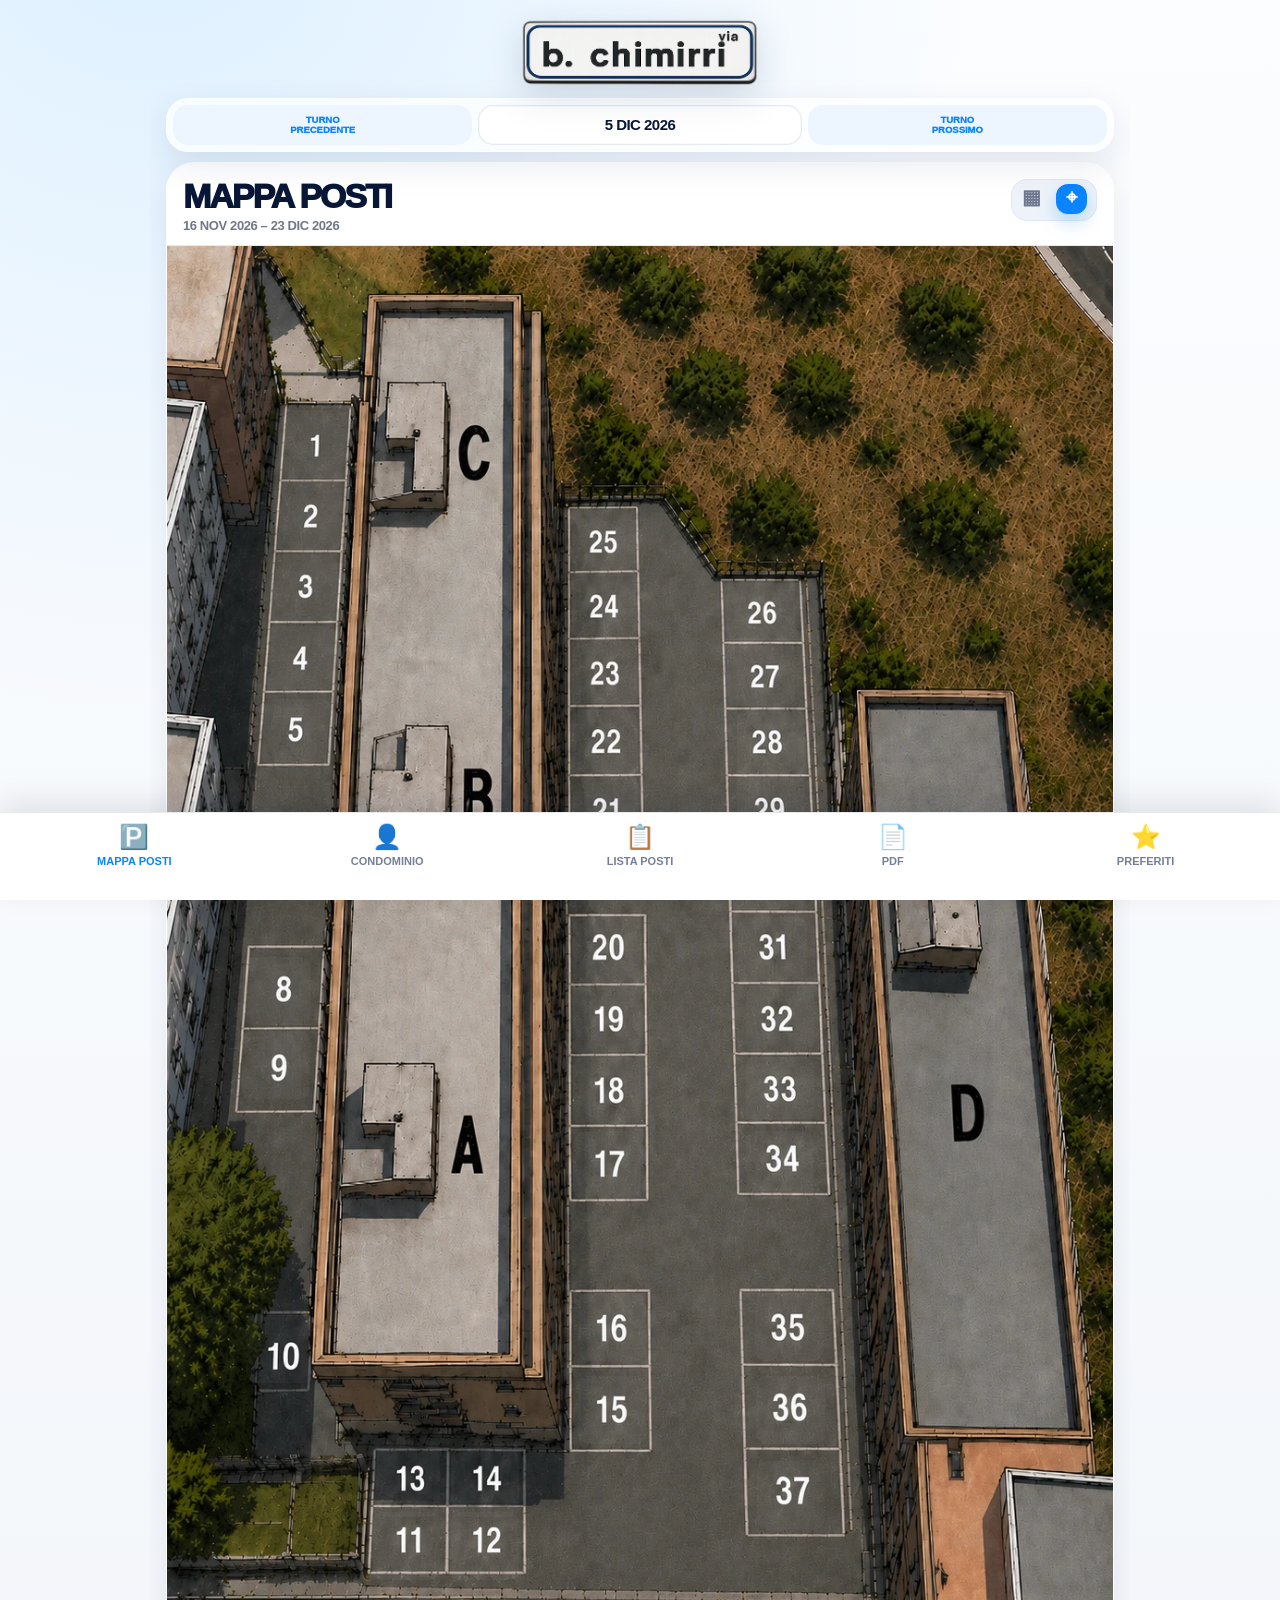
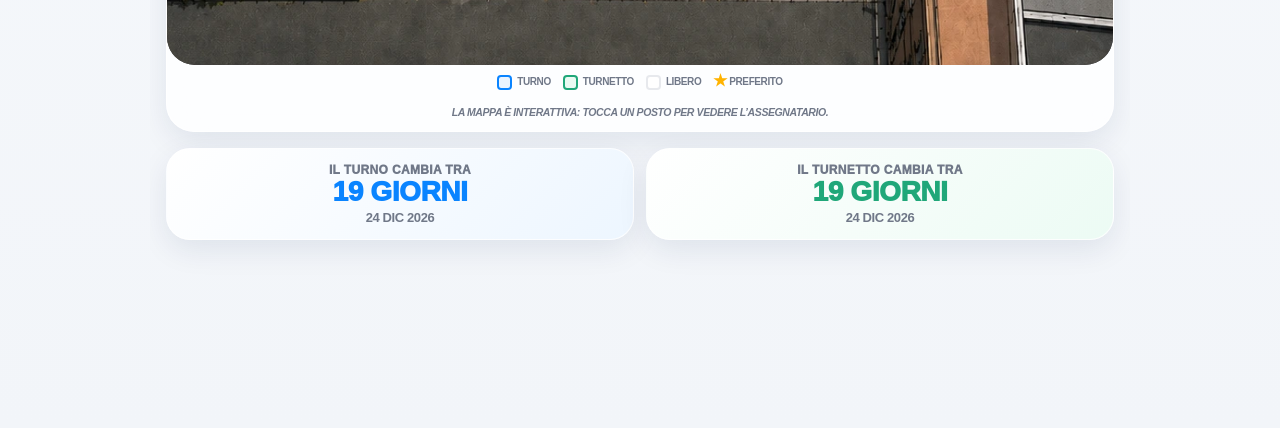
==== commit a8ced307: "Add files via upload" ====
--- a/index.html
+++ b/index.html
@@ -1,29 +1,287 @@
 <!doctype html>
 <html lang="it">
 <head>
-  <meta charset="UTF-8">
-  <meta name="viewport" content="width=device-width, initial-scale=1.0, viewport-fit=cover">
-  <title>Gestione Personale</title>
-  <link rel="stylesheet" href="styles.css">
-  <meta name="theme-color" content="#F2F4F7">
-  <meta name="mobile-web-app-capable" content="yes">
-  <meta name="apple-mobile-web-app-capable" content="yes">
-  <meta name="apple-mobile-web-app-status-bar-style" content="default">
-  <meta name="apple-mobile-web-app-title" content="Gestione Personale">
-  <link rel="manifest" href="manifest.json">
-  <link rel="apple-touch-icon" href="icons/icon-192.png">
-  <link rel="icon" href="icons/icon-192.png">
+  <meta charset="utf-8" />
+  <meta name="viewport" content="width=device-width, initial-scale=1, viewport-fit=cover" />
+  <title>Turnazione Parcheggi Via Chimirri 27</title>
+  <meta name="theme-color" content="#071b3f" />
+  <meta http-equiv="Cache-Control" content="no-cache, no-store, must-revalidate" />
+  <meta http-equiv="Pragma" content="no-cache" />
+  <meta http-equiv="Expires" content="0" />
+  <meta name="apple-mobile-web-app-capable" content="yes" />
+  <meta name="mobile-web-app-capable" content="yes" />
+  <meta name="apple-mobile-web-app-title" content="Parcheggi" />
+  <link rel="manifest" href="manifest.webmanifest?v=pdf8" />
+  <link rel="icon" href="icon.svg?v=pdf8" type="image/svg+xml" />
+  <link rel="preload" href="mappa-posti-numeri.webp" as="image" type="image/webp" />
+  <link rel="preload" href="via.webp" as="image" type="image/webp" />
+  <link rel="preload" href="mappa-pdf-base.png" as="image" type="image/png" />
+  <link rel="stylesheet" href="style.css?v=pdf8" />
+  <link rel="stylesheet" href="mobile_override.css?v=pdf8" />
 </head>
 <body>
-<div id="app"></div>
-<script src="https://www.gstatic.com/firebasejs/10.12.5/firebase-app-compat.js"></script>
-<script src="https://www.gstatic.com/firebasejs/10.12.5/firebase-firestore-compat.js"></script>
-<script>
-window.GESTIONE_FIREBASE_CONFIG={apiKey:"AIzaSyCkMCGwXiUkoQIKlKWwrzpRvT03LaeE248",authDomain:"gestione-personale-e2fd0.firebaseapp.com",projectId:"gestione-personale-e2fd0",storageBucket:"gestione-personale-e2fd0.firebasestorage.app",messagingSenderId:"942817368916",appId:"1:942817368916:web:9777683063d6aa3959c6c1",measurementId:"G-PLJ9DZNC40"};
-</script>
-<script src="core.js"></script>
-<script src="firestore-sync.js"></script>
-<script src="app.js"></script>
-<script>if("serviceWorker"in navigator)window.addEventListener("load",()=>navigator.serviceWorker.register("./sw.js").catch(console.error));</script>
+  <div class="app-shell">
+    <main>
+      <section id="homeSection" class="page active" aria-labelledby="homeTitle">
+        <header class="hero">
+          <img class="header-logo" src="via.webp" alt="VIA B. CHIMIRRI" />
+        </header>
+
+        <section class="date-card" aria-label="Selezione data">
+          <button id="homePrevPeriodBtn" class="period-btn" type="button">
+            <span>Turno precedente</span>
+            
+          </button>
+          <label class="date-input-wrap" for="homeDateInput">
+            <span>Data</span>
+            <strong id="homeDateLabel" class="date-display">-</strong>
+            <input id="homeDateInput" type="date" />
+          </label>
+          <button id="homeNextPeriodBtn" class="period-btn" type="button">
+            <span>Turno Prossimo</span>
+            
+          </button>
+        </section>
+
+
+        <section class="content-card">
+          <div class="map-head">
+            <div>
+              <h2>Mappa posti</h2>
+              <p id="mapDates">Periodo corrente</p>
+            </div>
+            <div class="view-toggle" aria-label="Cambia vista">
+              <button id="gridViewBtn" type="button" aria-label="Vista griglia">▦</button>
+              <button id="realViewBtn" class="active" type="button" aria-label="Vista mappa">⌖</button>
+            </div>
+          </div>
+
+          <div id="freeParkingBanner" class="notice" hidden></div>
+
+          <div id="gridPanel" class="view-panel">
+            <div id="parkingGrid" class="parking-grid"></div>
+            <div class="legend inline-legend">
+              <span class="main-dot">Turno</span>
+              <span class="small-dot">Turnetto</span>
+              <span class="free-dot">Libero</span>
+              <span class="fav-dot">Preferito</span>
+            </div>
+            <p class="hint">Tocca una card per aprire la mappa reale con il posto evidenziato.</p>
+          </div>
+
+          <div id="mapPanel" class="view-panel active">
+            <div class="real-map-frame">
+              <div id="realMap" class="real-map"></div>
+            </div>
+            <div class="legend inline-legend">
+              <span class="main-dot">Turno</span>
+              <span class="small-dot">Turnetto</span>
+              <span class="free-dot">Libero</span>
+              <span class="fav-dot">Preferito</span>
+            </div>
+            <p class="hint">La mappa è interattiva: tocca un posto per vedere l’assegnatario.</p>
+          </div>
+        </section>
+
+        <section class="countdown-grid home-countdown-bottom" aria-label="Contatori turno">
+          <article class="countdown-card main">
+            <span class="count-icon">📅</span>
+            <div><p>Il turno cambia tra</p><strong id="mainCountdown">-</strong><small id="mainCountdownDate">-</small></div>
+          </article>
+          <article class="countdown-card small">
+            <span class="count-icon">📅</span>
+            <div><p>Il turnetto cambia tra</p><strong id="smallCountdown">-</strong><small id="smallCountdownDate">-</small></div>
+          </article>
+        </section>
+      </section>
+
+      <section id="condominoSection" class="page" aria-labelledby="condominoTitle">
+        <header class="hero compact">
+          <img class="header-logo" src="via.webp" alt="VIA B. CHIMIRRI" />
+        </header>
+
+        <section class="date-card compact-date" aria-label="Selezione data condomino">
+          <button id="residentPrevPeriodBtn" class="period-btn" type="button"><span>Turno Precedente</span></button>
+          <label class="date-input-wrap" for="residentDateInput"><span>Data</span><strong id="residentDateLabel" class="date-display">-</strong><input id="residentDateInput" type="date" /></label>
+          <button id="residentNextPeriodBtn" class="period-btn" type="button"><span>Turno Prossimo</span></button>
+        </section>
+
+
+        <section class="content-card">
+          <div class="map-head simple resident-title"><div><h2>Condomini</h2><p id="residentListDates">Periodo corrente</p></div></div>
+          <section class="search-card resident-inline-search">
+            <label class="search-box" for="residentSearchInput"><span>⌕</span><input id="residentSearchInput" type="search" placeholder="Cerca…" autocomplete="off" /></label>
+            <div id="residentSuggestions" class="search-suggestions" hidden></div>
+          </section>
+          <div id="residentList" class="resident-list"></div>
+        </section>
+      </section>
+
+      <section id="rightsSection" class="page" aria-labelledby="rightsTitle">
+        <header class="hero compact">
+          <img class="header-logo" src="via.webp" alt="VIA B. CHIMIRRI" />
+        </header>
+
+        <section class="date-card rights-date-card" aria-label="Selezione data lista posti">
+          <button id="rightsPrevPeriodBtn" class="period-btn" type="button"><span>Turno Precedente</span></button>
+          <label class="date-input-wrap" for="rightsDateInput"><span>Data</span><strong id="rightsDateLabel" class="date-display">-</strong><input id="rightsDateInput" type="date" /></label>
+          <button id="rightsNextPeriodBtn" class="period-btn" type="button"><span>Turno Prossimo</span></button>
+        </section>
+
+        <section class="content-card rights-card">
+          <div class="map-head simple"><div><h2>Assegnazioni</h2><p id="rightsListDates">Tutti gli assegnatari per posto</p></div></div>
+          <div id="spotRightsList" class="rights-list"></div>
+        </section>
+      </section>
+
+      <section id="pdfSection" class="page" aria-labelledby="pdfTitle">
+        <header class="hero compact">
+          <img class="header-logo" src="via.webp" alt="VIA B. CHIMIRRI" />
+        </header>
+
+        <section class="content-card pdf-card pdf-card-v4">
+          <div class="map-head simple">
+            <div>
+              <h2 id="pdfTitle">Download PDF</h2>
+              <p id="pdfPeriodText">Periodo selezionato</p>
+            </div>
+          </div>
+
+          <div class="pdf-controls pdf-controls-v4">
+            <button id="pdfTodayPeriodBtn" class="pdf-secondary-btn" type="button">Torna al periodo attuale</button>
+
+            <section class="pdf-action-box pdf-current-box">
+              <div class="pdf-action-text">
+                <strong>Periodo attuale</strong>
+                <span id="pdfCurrentPeriodText">Scarica il turno di oggi</span>
+              </div>
+              <button id="downloadCurrentPdfBtn" class="pdf-download-btn" type="button">Scarica periodo attuale</button>
+            </section>
+
+            <section class="pdf-action-box pdf-year-box">
+              <label class="pdf-select-label" for="pdfYearSelect">Scarica anno intero</label>
+              <div class="pdf-inline-controls">
+                <select id="pdfYearSelect" class="pdf-period-select"></select>
+                <button id="downloadYearPdfBtn" class="pdf-download-btn" type="button">Scarica anno</button>
+              </div>
+              <small class="pdf-help">Crea un PDF unico con una pagina per ogni periodo che inizia nell’anno scelto.</small>
+            </section>
+
+            <section class="pdf-action-box pdf-specific-box">
+              <label class="pdf-select-label" for="pdfSpecificYearSelect">Scegli periodo specifico</label>
+              <div class="pdf-inline-controls">
+                <select id="pdfSpecificYearSelect" class="pdf-period-select"></select>
+                <select id="pdfPeriodSelect" class="pdf-period-select pdf-period-select-wide"></select>
+              </div>
+              <button id="downloadPdfBtn" class="pdf-download-btn" type="button">Scarica periodo selezionato</button>
+            </section>
+
+            <p id="pdfDownloadStatus" class="pdf-download-status" aria-live="polite"></p>
+          </div>
+        </section>
+      </section>
+
+      <section id="favoritesSection" class="page" aria-labelledby="favoritesTitle">
+        <header class="hero compact">
+          <img class="header-logo" src="via.webp" alt="VIA B. CHIMIRRI" />
+        </header>
+
+        <section class="date-card favorites-date-card" aria-label="Selezione data preferiti">
+          <button id="favoritesPrevPeriodBtn" class="period-btn" type="button"><span>Turno Precedente</span></button>
+          <label class="date-input-wrap" for="favoritesDateInput"><span>Data</span><strong id="favoritesDateLabel" class="date-display">-</strong><input id="favoritesDateInput" type="date" /></label>
+          <button id="favoritesNextPeriodBtn" class="period-btn" type="button"><span>Turno Prossimo</span></button>
+        </section>
+
+        <section class="favorites-card favorites-page-card" aria-label="Preferiti">
+          <div class="section-row">
+            <h2>I tuoi preferiti <span>max 4</span></h2>
+            <button id="clearFavoritesBtn" class="link-btn" type="button">Svuota</button>
+          </div>
+          <div id="favoritesList" class="favorites-list"></div>
+        </section>
+      </section>
+
+    </main>
+  </div>
+
+  <nav class="bottom-nav" aria-label="Navigazione principale">
+    <button class="nav-btn active" data-section="homeSection" type="button"><span>🅿️</span><strong>Mappa posti</strong></button>
+    <button class="nav-btn" data-section="condominoSection" type="button"><span>👤</span><strong>Condominio</strong></button>
+    <button class="nav-btn" data-section="rightsSection" type="button"><span>📋</span><strong>Lista posti</strong></button>
+    <button class="nav-btn" data-section="pdfSection" type="button"><span>📄</span><strong>PDF</strong></button>
+    <button class="nav-btn" data-section="favoritesSection" type="button"><span>⭐</span><strong>Preferiti</strong></button>
+  </nav>
+
+  <div id="spotModal" class="modal" aria-hidden="true">
+    <div class="modal-dialog" role="dialog" aria-modal="true" aria-labelledby="spotModalTitle">
+      <div class="modal-head">
+        <div><h2 id="spotModalTitle">Posto</h2><p id="spotModalSubtitle">Mappa reale</p></div>
+        <button id="spotModalClose" class="modal-close" type="button" aria-label="Chiudi">×</button>
+      </div>
+      <div class="modal-body">
+        <div class="modal-map-scroll"><div id="modalRealMap" class="real-map modal-map"></div></div>
+        <p class="hint">Puoi scorrere/zoomare la mappa e toccare altri posti senza chiudere il popup.</p>
+      </div>
+    </div>
+  </div>
+
+  <div id="residentModal" class="modal" aria-hidden="true">
+    <div class="modal-dialog info-dialog" role="dialog" aria-modal="true" aria-labelledby="residentModalTitle">
+      <div class="modal-head">
+        <div><h2 id="residentModalTitle">Condomino</h2><p id="residentModalSubtitle">Situazione parcheggio</p></div>
+        <button id="residentModalClose" class="modal-close" type="button" aria-label="Chiudi">×</button>
+      </div>
+      <div id="residentModalBody" class="modal-body info-body"></div>
+    </div>
+  </div>
+
+  <div id="datePickerModal" class="date-modal" aria-hidden="true">
+    <div class="date-modal-card" role="dialog" aria-modal="true" aria-label="Seleziona data">
+      <div class="date-modal-head">
+        <strong>SELEZIONA DATA</strong>
+        <button id="dateModalClose" type="button" aria-label="Chiudi">×</button>
+      </div>
+      <input id="modalDateInput" class="modal-date-input" type="date" />
+      <div class="date-modal-actions">
+        <button id="modalTodayBtn" class="date-today-inline" type="button">TORNA A OGGI</button>
+        <button id="modalApplyDateBtn" class="date-apply" type="button">CONFERMA</button>
+      </div>
+    </div>
+  </div>
+
+  <script src="app.js?v=pdf8"></script>
+  <script>
+    // Aggiornamento automatico PWA: quando apri l'app controlla sempre i file nuovi.
+    // I preferiti restano salvati perché app.js conserva solo parkingFavorites/parkingFavoriteResidents.
+    if ('serviceWorker' in navigator) {
+      let refreshed = false;
+      navigator.serviceWorker.addEventListener('controllerchange', () => {
+        if (refreshed) return;
+        refreshed = true;
+        window.location.reload();
+      });
+
+      window.addEventListener('load', async () => {
+        try {
+          const reg = await navigator.serviceWorker.register('./sw.js?v=pdf8');
+          await reg.update();
+
+          if (reg.waiting) {
+            reg.waiting.postMessage({ type: 'SKIP_WAITING' });
+          }
+
+          reg.addEventListener('updatefound', () => {
+            const worker = reg.installing;
+            if (!worker) return;
+            worker.addEventListener('statechange', () => {
+              if (worker.state === 'installed' && navigator.serviceWorker.controller) {
+                worker.postMessage({ type: 'SKIP_WAITING' });
+              }
+            });
+          });
+        } catch (_) {}
+      });
+    }
+  </script>
 </body>
 </html>
--- a/style.css
+++ b/style.css
@@ -0,0 +1,2744 @@
+:root{
+  --bg:#f5f9ff;
+  --surface:#ffffff;
+  --surface-2:#f8fbff;
+  --soft:#eef6ff;
+  --text:#071735;
+  --muted:#727c93;
+  --line:#dfe9f6;
+  --navy:#071b3f;
+  --navy-2:#102f67;
+  --blue:#0b7ee8;
+  --blue-soft:#eaf5ff;
+  --green:#20a77b;
+  --green-soft:#eafaf3;
+  --gold:#e7a800;
+  --danger:#d24040;
+  --grey:#8b95a5;
+  --shadow:0 18px 48px rgba(16,40,86,.12);
+  --shadow-soft:0 12px 30px rgba(16,40,86,.08);
+  --radius:28px;
+}
+
+*{box-sizing:border-box}
+html{scroll-behavior:smooth;text-transform:uppercase}
+body{
+  margin:0;
+  min-height:100vh;
+  font-family:-apple-system,BlinkMacSystemFont,"SF Pro Display","SF Pro Text","Inter","Segoe UI",Roboto,Arial,sans-serif;
+  color:var(--text);
+  background:
+    radial-gradient(circle at 0 0,#e8f5ff 0,transparent 34%),
+    linear-gradient(180deg,#fbfdff 0%,var(--bg) 100%);
+  letter-spacing:-.025em;
+}
+button,input,select,textarea{font:inherit;text-transform:uppercase}
+button{cursor:pointer}
+
+.app-shell{
+  max-width:980px;
+  margin:0 auto;
+  padding:14px 16px 112px;
+}
+.page{display:none}
+.page.active{display:block}
+
+/* HEADER LOGO */
+.hero,
+.hero.compact{
+  display:flex;
+  justify-content:center;
+  align-items:center;
+  padding:8px 0 14px;
+  text-align:center;
+}
+.header-logo{
+  display:block;
+  width:clamp(280px,42vw,520px);
+  height:auto;
+  max-height:none;
+  object-fit:contain;
+  object-position:center;
+  filter:
+    drop-shadow(0 18px 34px rgba(7,23,53,.18))
+    drop-shadow(0 6px 14px rgba(7,23,53,.10));
+}
+.eyebrow,h1{display:none}
+h2{
+  margin:0;
+  color:var(--text);
+  font-weight:950;
+  text-transform:uppercase;
+  letter-spacing:-.055em;
+}
+
+/* DATA BAR */
+.date-card{
+  position:sticky;
+  top:0;
+  z-index:120;
+  display:grid;
+  grid-template-columns:auto minmax(190px,1fr) auto auto;
+  gap:10px;
+  align-items:center;
+  padding:10px;
+  margin-bottom:12px;
+  border:1px solid rgba(223,233,246,.9);
+  border-radius:26px;
+  background:rgba(255,255,255,.9);
+  box-shadow:var(--shadow);
+  backdrop-filter:blur(18px);
+}
+.date-card.compact-date{margin-bottom:10px}
+.period-btn,.today-btn{
+  min-height:58px;
+  border:0;
+  border-radius:20px;
+  font-weight:950;
+  color:var(--blue);
+  background:var(--blue-soft);
+  transition:transform .15s ease,box-shadow .15s ease;
+}
+.period-btn{
+  display:flex;
+  align-items:center;
+  justify-content:center;
+  gap:8px;
+  padding:0 14px;
+}
+.period-btn span{font-size:12px;line-height:1.05;max-width:86px}
+.period-btn strong{font-size:30px;line-height:1}
+.today-btn{padding:0 18px;background:var(--navy);color:#fff}
+.period-btn:active,.today-btn:active,.view-toggle button:active,.spot-card:active{transform:scale(.97)}
+.date-input-wrap{
+  position:relative;
+  min-height:58px;
+  display:flex;
+  align-items:center;
+  justify-content:center;
+  padding:0 16px;
+  overflow:hidden;
+  border:1px solid var(--line);
+  border-radius:20px;
+  background:#fff;
+  cursor:pointer;
+}
+.date-input-wrap span{display:none}
+.date-input-wrap .date-display{
+  position:relative;
+  z-index:1;
+  width:100%;
+  color:var(--text);
+  font-size:clamp(18px,2.6vw,24px);
+  line-height:1.05;
+  font-weight:950;
+  text-align:center;
+  letter-spacing:-.04em;
+  white-space:nowrap;
+  pointer-events:none;
+}
+.date-input-wrap input[type="date"]{
+  position:absolute;
+  inset:0;
+  z-index:3;
+  width:100%;
+  height:100%;
+  opacity:0;
+  color:transparent;
+  background:transparent;
+  border:0;
+  cursor:pointer;
+  -webkit-appearance:none;
+  appearance:none;
+}
+.date-input-wrap input:not([type="date"]){
+  width:100%;border:0;outline:0;background:transparent;color:var(--text);font-size:20px;font-weight:950;text-align:center;
+}
+
+/* COUNTDOWN */
+.countdown-grid{display:grid;grid-template-columns:1fr 1fr;gap:12px;margin-bottom:12px}
+.countdown-card{
+  min-height:86px;
+  display:flex;
+  justify-content:center;
+  align-items:center;
+  padding:14px;
+  border:1px solid var(--line);
+  border-radius:24px;
+  background:#fff;
+  box-shadow:var(--shadow-soft);
+  text-align:center;
+}
+.countdown-card.main{background:linear-gradient(135deg,#fff,#edf6ff)}
+.countdown-card.small{background:linear-gradient(135deg,#fff,#ecfbf4)}
+.count-icon{display:none}
+.countdown-card div{width:100%}
+.countdown-card p{margin:0;color:var(--muted);font-size:12px;font-weight:950;letter-spacing:.03em}
+.countdown-card strong{display:block;margin-top:1px;font-size:28px;line-height:1;font-weight:950;color:var(--blue)}
+.countdown-card.small strong{color:var(--green)}
+.countdown-card small{display:block;margin-top:4px;color:var(--muted);font-size:13px;font-weight:800}
+#condominoSection .compact-countdown{display:none}
+
+/* CARDS */
+.favorites-card,.content-card,.search-card{
+  border:1px solid var(--line);
+  border-radius:var(--radius);
+  background:rgba(255,255,255,.92);
+  box-shadow:var(--shadow);
+  overflow:hidden;
+}
+.content-card{margin-bottom:16px}
+.favorites-card{padding:16px;margin-bottom:14px}
+.section-row{display:flex;align-items:center;justify-content:space-between;gap:12px;margin-bottom:12px}
+.section-row h2{font-size:20px}.section-row h2 span{color:var(--muted);font-size:16px;letter-spacing:-.03em}
+.link-btn{border:0;background:transparent;color:var(--blue);font-weight:950}
+
+/* MAP HEAD */
+.map-head{
+  display:flex;
+  justify-content:space-between;
+  align-items:center;
+  gap:14px;
+  padding:18px;
+  color:#fff;
+  background:linear-gradient(135deg,#061936,#102f67);
+}
+.map-head.simple{display:block;text-align:center}
+.map-head h2{color:#fff;font-size:clamp(26px,5vw,38px)}
+.map-head p{margin:6px 0 0;color:#d9e2f1;font-weight:850}
+.view-toggle{display:flex;gap:6px;padding:5px;border:1px solid rgba(255,255,255,.25);border-radius:18px;background:rgba(255,255,255,.1)}
+.view-toggle button{border:0;border-radius:14px;background:transparent;color:#fff;padding:10px 14px;font-weight:950;transition:.15s ease}
+.view-toggle button.active{background:var(--blue);box-shadow:0 8px 24px rgba(11,126,232,.35)}
+.notice{margin:14px;padding:14px;border-radius:20px;background:var(--green-soft);border:1px solid rgba(32,167,123,.35);color:#08734f;text-align:center;font-weight:850}
+
+.legend{display:flex;flex-wrap:wrap;gap:16px;padding:14px 18px 6px;color:var(--muted);font-weight:850;font-size:13px}
+.legend span::before{content:"";display:inline-block;width:13px;height:13px;border-radius:5px;margin-right:7px;vertical-align:-2px;border:2px solid var(--line);background:#fff}
+.legend .main-dot::before{border-color:var(--blue);background:var(--blue-soft)}
+.legend .small-dot::before{border-color:var(--green);background:var(--green-soft)}
+.legend .fav-dot::before{content:"★";width:auto;height:auto;border:0;background:transparent;color:var(--gold);font-size:16px; position:relative;top:-2px;}
+
+.view-panel{display:none}.view-panel.active{display:block}
+
+/* GRID POSTI */
+.parking-grid{display:grid;grid-template-columns:repeat(5,1fr);gap:10px;padding:12px 18px 18px}
+.spot-card{
+  position:relative;
+  aspect-ratio:1/.92;
+  display:flex;
+  flex-direction:column;
+  justify-content:center;
+  align-items:center;
+  padding:8px 5px 10px;
+  border:2px solid var(--line);
+  border-radius:20px;
+  background:#fff;
+  color:var(--text);
+  text-align:center;
+  transition:transform .15s ease,box-shadow .15s ease;
+}
+.spot-card:hover{transform:translateY(-2px);box-shadow:0 12px 28px rgba(16,40,86,.1)}
+.spot-card.main{border-color:var(--blue);background:var(--blue-soft)}
+.spot-card.small{border-color:var(--green);background:var(--green-soft)}
+.spot-card.free{opacity:.62}
+.spot-number{font-size:clamp(30px,6vw,48px);font-weight:950;line-height:1;color:var(--navy)}
+.spot-name{margin-top:7px;min-height:28px;font-size:12px;line-height:1.04;font-weight:950;color:var(--text);display:-webkit-box;-webkit-line-clamp:2;-webkit-box-orient:vertical;overflow:hidden}
+.star-btn{position:absolute;right:6px;bottom:5px;z-index:3;border:0;background:transparent;color:#8590a4;font-size:20px;line-height:1;padding:4px}
+.star-btn.active{color:var(--gold)}
+.hint{margin:0;padding:0 18px 18px;color:var(--muted);font-size:13px;font-weight:750;text-align:center}
+
+/* MAPPA REALE */
+.real-map-frame{margin:12px 18px 8px;border-radius:24px;background:#e6edf7;padding:10px;overflow:visible;max-height:none;box-shadow:inset 0 0 0 1px var(--line)}
+.real-map{position:relative;width:min(100%,640px);aspect-ratio:1024/1536;margin:auto;border-radius:20px;overflow:hidden;background-image:url("mappa-posti-numeri.webp"),url("mappa-posti-numeri.png");background-size:100% 100%;background-repeat:no-repeat;background-position:center;box-shadow:0 16px 44px rgba(16,40,86,.18)}
+#mapPanel .real-map-frame{margin:0;padding:0;border-radius:0 0 var(--radius) var(--radius);background:#dfe8f4;overflow:auto;width:100%;display:flex;justify-content:center;align-items:flex-start}
+#mapPanel .real-map{width:100%;max-width:100%;min-width:0;border-radius:0;box-shadow:none}
+.real-spot{position:absolute;transform:translate(-50%,-50%);width:7.2%;height:4.8%;border:2px solid transparent;border-radius:10px;background:rgba(255,255,255,.03);padding:0;transition:.15s ease}
+.real-spot.main.selected,.real-spot.main:hover{border-color:var(--blue);background:rgba(11,126,232,.2);box-shadow:0 0 0 5px rgba(11,126,232,.18)}
+.real-spot.small.selected,.real-spot.small:hover{border-color:var(--green);background:rgba(32,167,123,.2);box-shadow:0 0 0 5px rgba(32,167,123,.18)}
+.real-spot.free.selected,.real-spot.free:hover{border-color:#fff;background:rgba(255,255,255,.2);box-shadow:0 0 0 5px rgba(255,255,255,.2)}
+.real-spot.highlight{animation:pulse 1.1s infinite}
+.real-popup{position:absolute;left:50%;top:10%;display:none;width:170px;max-width:46%;padding:10px;border-radius:18px;background:rgba(255,255,255,.96);box-shadow:0 18px 48px rgba(0,0,0,.28);text-align:center;z-index:20;border:1px solid var(--line);cursor:pointer;pointer-events:auto;transform:translate(-50%,-112%)}
+.real-popup.open{display:block}
+.real-popup strong{display:block;font-size:20px;color:var(--blue);font-weight:950}
+.real-popup span{display:block;margin-top:4px;font-size:13px;line-height:1.15;font-weight:950;color:var(--text)}
+.real-popup small{display:block;margin-top:6px;color:var(--muted);font-weight:800}
+.real-popup.below{transform:translate(-50%,10px)}
+.real-popup.left-edge{transform:translate(10px,-112%)}
+.real-popup.left-edge.below{transform:translate(10px,10px)}
+.real-popup.right-edge{transform:translate(calc(-100% - 10px),-112%)}
+.real-popup.right-edge.below{transform:translate(calc(-100% - 10px),10px)}
+.real-popup.spot-top-left{transform:translate(-50%,-108%)}
+@keyframes pulse{0%,100%{box-shadow:0 0 0 4px rgba(11,126,232,.25),0 0 20px rgba(11,126,232,.6)}50%{box-shadow:0 0 0 10px rgba(11,126,232,.16),0 0 30px rgba(11,126,232,.8)}}
+
+/* SEARCH / CONDOMINI */
+.search-card{position:relative;overflow:visible;padding:10px;margin-bottom:14px}
+.search-box{height:58px;display:flex;align-items:center;gap:10px;border:1px solid var(--line);border-radius:20px;background:#fff;padding:0 16px}
+.search-box span{font-size:28px;color:var(--muted)}
+.search-box input{width:100%;border:0;outline:0;background:transparent;color:var(--text);font-size:18px;font-weight:900}
+.search-box input::placeholder{color:#8a94a8}
+.search-suggestions{position:absolute;left:10px;right:10px;top:76px;z-index:80;max-height:320px;overflow:auto;border:1px solid var(--line);border-radius:22px;background:rgba(255,255,255,.98);box-shadow:0 22px 54px rgba(16,40,86,.18);padding:6px}
+.search-suggestions[hidden]{display:none}
+.suggestion-item{width:100%;border:0;background:transparent;color:var(--text);display:grid;grid-template-columns:40px minmax(0,1fr);gap:10px;align-items:center;text-align:left;padding:9px;border-radius:16px}
+.suggestion-item:hover{background:var(--blue-soft)}
+.suggestion-item strong{display:block;font-size:14px;line-height:1.05;font-weight:950;white-space:nowrap;overflow:hidden;text-overflow:ellipsis}
+.suggestion-item small{display:block;margin-top:3px;color:var(--muted);font-size:11px;font-weight:850}
+.suggestion-empty{padding:14px;color:var(--muted);font-weight:850;text-align:center}
+
+.resident-list{padding:8px}
+.resident-row{display:grid;grid-template-columns:minmax(0,1fr) 68px 68px 42px;gap:10px;align-items:center;padding:10px;border-radius:20px;min-height:76px;border-bottom:1px solid rgba(223,233,246,.7)}
+.resident-row:last-child{border-bottom:0}.resident-row.hidden{display:none}.resident-row.inactive{opacity:.62}
+.resident-main{border:0;background:transparent;color:inherit;display:grid;grid-template-columns:56px minmax(0,1fr);gap:10px;align-items:center;text-align:left;padding:0;min-width:0}
+.avatar,.fav-initials{background:var(--resident-color,var(--blue));box-shadow:0 0 0 5px var(--resident-soft,var(--blue-soft))}
+.avatar{width:48px;height:48px;border-radius:50%;display:grid;place-items:center;color:#fff;font-size:18px;font-weight:950}
+.avatar.mini{width:34px;height:34px;font-size:13px;box-shadow:0 0 0 4px var(--resident-soft,var(--blue-soft))}
+.resident-name{font-weight:950;line-height:1.05}
+.resident-chip{border:0;border-radius:16px;height:44px;background:#edf2f8;color:#8a94a8;font-weight:950}
+.resident-chip.main.active{background:var(--blue);color:#fff}
+.resident-chip.small.active{background:var(--green);color:#fff}
+.row-star{border:0;background:transparent;font-size:24px;color:#8590a4}.row-star.active{color:var(--gold)}
+
+/* LISTA POSTI */
+.rights-list{padding:8px}.right-row{display:grid;grid-template-columns:58px minmax(0,1fr);gap:12px;align-items:center;padding:12px 10px;border-bottom:1px solid var(--line)}.right-row:last-child{border-bottom:0}
+.right-num{width:52px;height:52px;border-radius:18px;display:grid;place-items:center;background:var(--blue-soft);color:var(--blue);font-size:24px;font-weight:950}
+.right-names{display:flex;flex-wrap:wrap;gap:7px}.name-pill{border:1px solid var(--line);border-radius:999px;padding:7px 10px;color:#99a2b3;background:#fff;font-size:12px;font-weight:900}.name-pill.active-main{border-color:var(--blue);background:var(--blue-soft);color:var(--blue)}.name-pill.active-small{border-color:var(--green);background:var(--green-soft);color:#08734f}.name-pill.favorite-name{border-color:rgba(231,168,0,.45);background:#fffaf0;color:var(--text)}.inline-star,.right-fav-star{color:var(--gold);margin-right:5px}
+.rights-date-card{grid-template-columns:auto minmax(190px,1fr) auto auto;margin-bottom:14px}
+
+/* PREFERITI */
+.favorites-page-card{margin-top:6px}.favorites-list{display:grid;grid-template-columns:repeat(4,1fr);gap:10px}.favorite-empty{grid-column:1/-1;color:var(--muted);font-weight:800;padding:8px 0}
+.favorite-card{position:relative;min-height:92px;display:grid;grid-template-columns:1fr 74px;gap:8px;align-items:center;padding:11px 30px 11px 12px;border:1px solid var(--resident-border,var(--line));border-radius:24px;background:linear-gradient(135deg,var(--resident-soft,#fff),#fff);box-shadow:0 12px 28px rgba(16,40,86,.08);cursor:pointer}
+.favorite-card .fav-remove{position:absolute;top:6px;right:8px;width:24px;height:24px;border:0;border-radius:50%;background:rgba(255,255,255,.7);color:#7d8799;font-size:18px;line-height:1}
+.fav-person{display:grid;grid-template-columns:1fr;justify-items:center;gap:6px;text-align:center;min-width:0}.fav-initials{width:44px;height:44px;border-radius:50%;display:grid;place-items:center;color:#fff;font-size:15px;font-weight:950}.fav-person strong{width:100%;font-size:12px;line-height:1.05;font-weight:950;text-align:center;display:-webkit-box;-webkit-line-clamp:2;-webkit-box-orient:vertical;overflow:hidden}.fav-status{display:grid;justify-items:center;gap:4px}.fav-status-circle{width:48px;height:48px;border-radius:50%;display:grid;place-items:center;color:#fff;font-size:20px;font-weight:950;background:var(--grey);box-shadow:0 0 0 5px #eef2f7}.favorite-card.main .fav-status-circle{background:var(--blue);box-shadow:0 0 0 5px var(--blue-soft)}.favorite-card.small .fav-status-circle{background:var(--green);box-shadow:0 0 0 5px var(--green-soft)}.favorite-card.out .fav-status-circle{background:var(--grey);font-size:24px}.fav-status small{font-size:9px;line-height:1;font-weight:950;letter-spacing:.04em;color:#6f7890}.favorite-card.main .fav-status small{color:var(--blue)}.favorite-card.small .fav-status small{color:var(--green)}
+
+/* BOTTOM NAV */
+.bottom-nav{position:fixed;left:0;right:0;bottom:0;z-index:100;background:rgba(255,255,255,.94);backdrop-filter:blur(18px);border-top:1px solid #dbe6f3;display:grid;grid-template-columns:repeat(4,1fr);padding:9px 8px calc(9px + env(safe-area-inset-bottom))}.nav-btn{border:0;background:transparent;color:#738098;display:flex;flex-direction:column;align-items:center;gap:4px;font-weight:900;font-size:12px}.nav-btn span{font-size:26px}.nav-btn.active{color:var(--blue)}
+
+/* MODAL GENERALE */
+.modal{position:fixed;inset:0;z-index:200;display:none;align-items:center;justify-content:center;padding:18px;background:rgba(7,23,53,.62)}.modal.open{display:flex}.modal-dialog{width:min(96vw,680px);max-height:92vh;background:#fff;border-radius:28px;overflow:hidden;box-shadow:0 26px 80px rgba(0,0,0,.35)}.modal-head{display:flex;justify-content:space-between;gap:16px;align-items:center;padding:16px 18px;background:var(--navy);color:#fff}.modal-head h2{color:#fff;font-size:28px}.modal-head p{margin:4px 0 0;color:#d9e2f1;font-weight:800}.modal-close{width:44px;height:44px;border:0;border-radius:16px;background:rgba(255,255,255,.12);color:#fff;font-size:30px;font-weight:850}.modal-body{background:#eef3f9;padding:12px}.modal-map-scroll{overflow:auto;max-height:calc(92vh - 142px);border-radius:22px;padding:8px;background:#dfe8f4;display:flex;align-items:flex-start;justify-content:center}.modal-map{width:min(100%,520px);height:auto;min-width:0;max-width:100%;background-size:100% 100%}
+
+/* POPUP CONDOMINO */
+#residentModal .modal-head{display:none}
+#residentModal .modal-dialog.info-dialog{width:min(96vw,680px);max-width:680px;background:#071b3f;border:1px solid rgba(255,255,255,.16);box-shadow:0 28px 90px rgba(0,0,0,.42);border-radius:32px}
+#residentModal .modal-body.info-body{background:transparent;padding:14px}
+#residentModal .resident-pop-header.clean{display:grid;grid-template-columns:62px minmax(0,1fr) 44px;align-items:center;gap:12px;margin:0 0 12px;padding:12px;border-radius:28px;background:#f8fbff;color:#071735;box-shadow:0 18px 46px rgba(0,0,0,.22)}
+#residentModal .resident-pop-header.clean strong{color:#071735;font-size:24px;line-height:1.02;font-weight:950}
+#residentModal .resident-pop-header.clean small{display:block;margin-top:4px;color:#6f7890;font-size:12px;font-weight:950}
+#residentModal .resident-inline-close{width:42px;height:42px;border:0;border-radius:50%;background:#eef6ff;color:#0b7ee8;font-size:28px;font-weight:800;box-shadow:inset 0 0 0 2px rgba(11,126,232,.18)}
+#residentModal .resident-large{width:56px;height:56px;font-size:20px}
+#residentModal .resident-focus-card{margin:0 0 12px;padding:18px 16px;border:1px solid rgba(255,255,255,.12);border-radius:28px;text-align:center;background:linear-gradient(135deg,#ffffff,#edf6ff);box-shadow:0 22px 55px rgba(0,0,0,.22)}
+#residentModal .resident-focus-card.status-main{background:linear-gradient(135deg,#eef6ff,#fff);color:#0b7ee8}#residentModal .resident-focus-card.status-small{background:linear-gradient(135deg,#ecfdf5,#fff);color:#0a8d60}#residentModal .resident-focus-card.status-out{background:linear-gradient(135deg,#fff1f2,#fff);color:#b42318}#residentModal .resident-focus-card.status-free{background:linear-gradient(135deg,#f4f7fb,#fff);color:#071735}
+#residentModal .resident-focus-card span{display:block;color:#8a94a8;font-size:12px;font-weight:950;letter-spacing:.07em}
+#residentModal .resident-focus-card .status-badge{display:inline-grid;place-items:center;min-width:132px;min-height:42px;padding:0 20px;border-radius:999px;color:#fff;font-size:20px;font-weight:950;background:#8b95a5;box-shadow:0 10px 26px rgba(0,0,0,.16)}
+#residentModal .resident-focus-card.status-main .status-badge{background:var(--blue)}#residentModal .resident-focus-card.status-small .status-badge{background:var(--green)}#residentModal .resident-focus-card.status-out .status-badge{background:var(--grey)}#residentModal .resident-focus-card.status-free .status-badge{background:var(--navy)}
+#residentModal .resident-focus-card p{margin:10px 0 0;color:#071735;font-size:68px;line-height:.9;font-weight:950;letter-spacing:-.07em}
+#residentModal .resident-dashboard{display:grid;grid-template-columns:repeat(3,minmax(0,1fr));gap:10px;margin:0 0 12px;align-items:stretch}
+#residentModal .resident-info-tile{display:flex;justify-content:center;align-items:center;min-height:116px;padding:12px;border-radius:22px;background:rgba(255,255,255,.94);border:1px solid rgba(255,255,255,.15);box-shadow:0 14px 38px rgba(0,0,0,.16);text-align:center}
+#residentModal .resident-info-tile > div{width:100%}#residentModal .tile-icon{display:none}#residentModal .resident-info-tile span:not(.tile-icon){display:block;color:#6f7890;font-size:9.5px;font-weight:950;letter-spacing:.06em}#residentModal .resident-info-tile strong{display:block;margin-top:3px;color:#071735;font-size:24px;font-weight:950;line-height:1}#residentModal .resident-info-tile small{display:block;margin-top:4px;color:#7d8799;font-size:9.5px;font-weight:900}
+#residentModal .story-alert{margin:0;padding:20px 14px;border-radius:26px;border:1px solid rgba(255,255,255,.18);background:rgba(255,255,255,.94);color:#071735;text-align:center;box-shadow:0 18px 46px rgba(0,0,0,.18)}
+#residentModal .story-alert .alert-symbol{display:block;margin:0 auto 8px;font-size:30px;line-height:1}#residentModal .story-alert > span{display:block;margin-bottom:6px;color:#6f7890;font-size:11px;font-weight:950;letter-spacing:.08em}#residentModal .story-alert strong{display:block;margin:0 0 4px;font-size:24px;line-height:1.05;font-weight:950}#residentModal .story-alert p{margin:7px 0 0;line-height:1.18;font-weight:950}#residentModal .story-alert p:nth-of-type(1){font-size:25px}#residentModal .story-alert p:nth-of-type(2){font-size:20px}#residentModal .story-alert p:nth-of-type(3),#residentModal .story-alert small{display:none}
+#residentModal .days-highlight,#residentModal .spot-highlight{display:inline-grid;place-items:center;min-width:42px;min-height:42px;margin:0 5px;padding:0 10px;border-radius:15px;background:#071b3f;color:#fff;box-shadow:0 8px 22px rgba(7,27,63,.25);vertical-align:middle}#residentModal .spot-highlight{background:var(--blue)}
+
+/* RESPONSIVE */
+@media(max-width:680px){
+  .app-shell{padding:10px 12px 106px}
+  .hero,.hero.compact{padding:6px 0 10px}
+  .header-logo{width:min(82vw,420px)}
+  .date-card{grid-template-columns:1fr 1.55fr 1fr;gap:7px;padding:8px;border-radius:23px}
+  .today-btn{grid-column:1/-1;min-height:42px}
+  .period-btn{min-height:48px;padding:0 8px}.period-btn span{font-size:10px;max-width:68px}.period-btn strong{font-size:24px}
+  .date-input-wrap{min-height:48px;padding:0 10px}.date-input-wrap .date-display{font-size:16px;line-height:1.05;white-space:normal}
+  .countdown-grid{gap:8px}.countdown-card{min-height:76px;padding:10px;border-radius:20px}.countdown-card strong{font-size:22px}.countdown-card p{font-size:10px}.countdown-card small{font-size:11px}
+  .map-head{align-items:flex-start;flex-direction:column}.view-toggle{width:100%}.view-toggle button{flex:1}
+  .parking-grid{grid-template-columns:repeat(5,1fr);gap:7px;padding:10px}.spot-card{border-radius:15px;padding:6px 3px 8px}.spot-number{font-size:30px}.spot-name{font-size:9.8px;min-height:24px}.star-btn{right:2px;bottom:2px;font-size:17px}
+  .real-map-frame{margin:10px;padding:8px}.real-map{min-width:0;width:100%}.real-popup{width:145px;max-width:56%;padding:10px;border-radius:16px}.real-popup strong{font-size:17px}.real-popup span{font-size:11px}
+  .search-suggestions{top:66px;max-height:280px}
+  .resident-row{grid-template-columns:minmax(0,1fr) 52px 52px 34px;gap:6px;padding:9px 6px}.avatar{width:40px;height:40px;font-size:15px}.resident-name{font-size:13px}.resident-chip{height:38px;border-radius:14px}.row-star{font-size:21px}
+  .right-row{grid-template-columns:48px minmax(0,1fr);gap:8px}.right-num{width:44px;height:44px;border-radius:16px;font-size:22px}.name-pill{font-size:10px;padding:6px 8px}.rights-date-card{grid-template-columns:1fr 1.55fr 1fr}.rights-date-card .today-btn{grid-column:1/-1}
+  .favorites-list{display:flex;overflow-x:auto;padding-bottom:2px}.favorite-card{min-width:160px;min-height:84px;grid-template-columns:1fr 60px;padding:9px 26px 9px 9px}.fav-initials{width:38px;height:38px}.fav-status-circle{width:40px;height:40px;font-size:17px}.fav-person strong{font-size:10.5px}.fav-status small{font-size:8px}
+  .bottom-nav{padding-top:7px}.nav-btn{font-size:10px}.nav-btn span{font-size:23px}
+  .modal{padding:8px}.modal-dialog{width:98vw}.modal-map{width:min(100%,440px)}
+  #residentModal .modal-dialog.info-dialog{width:min(96vw,680px);border-radius:30px}#residentModal .modal-body.info-body{padding:10px}#residentModal .resident-pop-header.clean{grid-template-columns:52px minmax(0,1fr) 40px;border-radius:28px;padding:10px}#residentModal .resident-pop-header.clean strong{font-size:19px}#residentModal .resident-large{width:48px;height:48px;font-size:17px}#residentModal .resident-inline-close{width:38px;height:38px;font-size:25px}#residentModal .resident-focus-card{border-radius:24px;padding:15px 12px;min-height:194px}#residentModal .resident-focus-card p{font-size:54px}#residentModal .resident-focus-card .status-badge{min-width:116px;min-height:36px;font-size:16px}#residentModal .resident-dashboard{grid-template-columns:repeat(3,minmax(0,1fr));gap:7px}#residentModal .resident-info-tile{min-height:82px;padding:8px 5px;border-radius:18px}#residentModal .resident-info-tile span:not(.tile-icon){font-size:8px}#residentModal .resident-info-tile strong{font-size:20px}#residentModal .resident-info-tile small{font-size:8px}#residentModal .story-alert{border-radius:22px;padding:15px 10px}#residentModal .story-alert p:nth-of-type(1){font-size:20px}#residentModal .story-alert p:nth-of-type(2){font-size:15px}#residentModal .days-highlight,#residentModal .spot-highlight{min-width:36px;min-height:36px;border-radius:13px}
+}
+
+@media(min-width:1100px){
+  .header-logo{width:min(34vw,520px)}
+  .hero,.hero.compact{padding-top:12px;padding-bottom:18px}
+}
+
+/* =========================================================
+   PREMIUM APPLE STYLE OVERRIDES - V2
+   Solo stile: logica e struttura restano quelle attuali.
+========================================================= */
+:root{
+  --bg:#f2f5f9;
+  --surface:rgba(255,255,255,.78);
+  --surface-solid:#ffffff;
+  --text:#071735;
+  --muted:#707888;
+  --line:rgba(20,40,80,.10);
+  --navy:#071b3f;
+  --blue:#0a84ff;
+  --blue-soft:#eaf4ff;
+  --green:#20a779;
+  --green-soft:#e9faf2;
+  --gold:#ffb300;
+  --shadow:0 10px 30px rgba(16,40,86,.085);
+  --shadow-soft:0 5px 18px rgba(16,40,86,.065);
+  --glass:saturate(180%) blur(22px);
+}
+body{
+  background:
+    radial-gradient(circle at 12% -5%,rgba(210,235,255,.75),transparent 34%),
+    linear-gradient(180deg,#fbfdff 0%,#f2f5f9 100%);
+}
+.app-shell{
+  max-width:980px;
+  padding:10px 16px calc(96px + env(safe-area-inset-bottom));
+}
+.hero,.hero.compact{
+  min-height:92px;
+  padding:6px 0 10px;
+  display:flex;
+  justify-content:center;
+  align-items:center;
+}
+.header-logo{
+  width:min(76vw,520px);
+  max-height:86px;
+  height:auto;
+  object-fit:contain;
+  filter:
+    drop-shadow(0 14px 24px rgba(0,0,0,.18))
+    drop-shadow(0 4px 10px rgba(7,23,53,.10));
+}
+.date-card{
+  border-radius:26px;
+  background:rgba(255,255,255,.76);
+  backdrop-filter:var(--glass);
+  -webkit-backdrop-filter:var(--glass);
+  box-shadow:0 8px 24px rgba(16,40,86,.08);
+  border:1px solid rgba(255,255,255,.78);
+}
+.date-input-wrap{
+  background:rgba(255,255,255,.92);
+  box-shadow:inset 0 0 0 1px rgba(10,132,255,.04);
+}
+.date-input-wrap .date-display{
+  font-weight:900;
+  letter-spacing:-.045em;
+}
+.period-btn,.today-btn{
+  border-radius:18px;
+  min-height:54px;
+  box-shadow:none;
+}
+.period-btn{
+  background:#edf5ff;
+}
+.today-btn{
+  background:#071b3f;
+}
+.countdown-card,.favorites-card,.content-card,.search-card{
+  background:rgba(255,255,255,.82);
+  backdrop-filter:var(--glass);
+  -webkit-backdrop-filter:var(--glass);
+  border:1px solid rgba(255,255,255,.78);
+  box-shadow:var(--shadow);
+}
+.countdown-card{
+  border-radius:24px;
+}
+.map-head{
+  background:rgba(255,255,255,.86);
+  color:var(--text);
+  border-bottom:1px solid var(--line);
+}
+.map-head h2{color:var(--text);letter-spacing:-.06em}
+.map-head p{color:var(--muted)}
+.view-toggle{
+  background:#eef2f7;
+  border:1px solid rgba(20,40,80,.08);
+}
+.view-toggle button{
+  color:#687386;
+}
+.view-toggle button.active{
+  background:var(--blue);
+  color:#fff;
+  box-shadow:0 8px 20px rgba(10,132,255,.28);
+}
+.legend{
+  padding-top:16px;
+}
+.spot-card{
+  border-width:1.5px;
+  border-radius:22px;
+  box-shadow:0 6px 18px rgba(16,40,86,.055);
+}
+.spot-card.main{border-color:rgba(10,132,255,.55);background:linear-gradient(180deg,#f3f9ff,#fff)}
+.spot-card.small{border-color:rgba(32,167,121,.55);background:linear-gradient(180deg,#f0fff7,#fff)}
+.spot-number{font-weight:950;letter-spacing:-.07em;color:#061736}
+.spot-name{font-weight:850;letter-spacing:-.02em}
+.real-map-frame{
+  background:#e6edf7;
+}
+.real-popup{
+  background:rgba(255,255,255,.88);
+  backdrop-filter:var(--glass);
+  -webkit-backdrop-filter:var(--glass);
+  box-shadow:0 18px 44px rgba(0,0,0,.24);
+}
+.search-box{
+  background:rgba(255,255,255,.94);
+  border:1px solid rgba(20,40,80,.08);
+}
+.resident-row{
+  border-bottom:1px solid rgba(20,40,80,.075);
+}
+.resident-chip{
+  background:#edf2f8;
+}
+.name-pill{
+  border-color:rgba(20,40,80,.08);
+  box-shadow:0 2px 8px rgba(16,40,86,.04);
+}
+.bottom-nav{
+  background:rgba(255,255,255,.78);
+  backdrop-filter:var(--glass);
+  -webkit-backdrop-filter:var(--glass);
+  border-top:1px solid rgba(20,40,80,.10);
+  box-shadow:0 -10px 30px rgba(16,40,86,.08);
+}
+.nav-btn span{font-size:24px}
+.nav-btn strong{font-size:11px;font-weight:850}
+.modal{
+  background:rgba(7,23,53,.48);
+  backdrop-filter:blur(10px);
+  -webkit-backdrop-filter:blur(10px);
+}
+#residentModal .modal-dialog.info-dialog{
+  background:linear-gradient(180deg,#071b3f 0%,#061631 100%);
+  border-radius:34px;
+  border:1px solid rgba(255,255,255,.14);
+  box-shadow:0 30px 90px rgba(0,0,0,.44);
+}
+#residentModal .modal-body.info-body{padding:14px}
+#residentModal .resident-pop-header.clean{
+  background:rgba(255,255,255,.94);
+  backdrop-filter:var(--glass);
+  -webkit-backdrop-filter:var(--glass);
+  border-radius:28px;
+  box-shadow:0 16px 40px rgba(0,0,0,.18);
+}
+#residentModal .resident-focus-card{
+  border:0;
+  border-radius:30px;
+  padding:18px 16px 20px;
+  background:linear-gradient(180deg,#ffffff,#f5f9ff);
+  box-shadow:0 16px 42px rgba(0,0,0,.18);
+}
+#residentModal .resident-focus-card.status-main{background:linear-gradient(180deg,#f3f9ff,#fff)}
+#residentModal .resident-focus-card.status-small{background:linear-gradient(180deg,#effdf7,#fff)}
+#residentModal .resident-focus-card.status-out{background:linear-gradient(180deg,#f7f8fb,#fff)}
+#residentModal .resident-focus-card>span{
+  color:#8a94a8;
+  font-size:12px;
+  font-weight:900;
+  letter-spacing:.07em;
+  margin-bottom:12px;
+}
+#residentModal .selected-status{
+  display:grid;
+  justify-items:center;
+  align-items:center;
+  gap:9px;
+}
+#residentModal .parking-number-circle{
+  width:92px;
+  height:92px;
+  border-radius:50%;
+  display:grid;
+  place-items:center;
+  color:#fff;
+  font-size:46px;
+  line-height:1;
+  font-weight:950;
+  letter-spacing:-.08em;
+  background:#8b95a5;
+  box-shadow:0 16px 36px rgba(0,0,0,.18),0 0 0 9px rgba(139,149,165,.14);
+}
+#residentModal .resident-focus-card.status-main .parking-number-circle{
+  background:var(--blue);
+  box-shadow:0 16px 36px rgba(10,132,255,.25),0 0 0 9px rgba(10,132,255,.13);
+}
+#residentModal .resident-focus-card.status-small .parking-number-circle{
+  background:var(--green);
+  box-shadow:0 16px 36px rgba(32,167,121,.22),0 0 0 9px rgba(32,167,121,.13);
+}
+#residentModal .resident-focus-card.status-free .parking-number-circle{
+  background:#071b3f;
+}
+#residentModal .parking-status-label{
+  color:#071735;
+  font-size:20px;
+  font-weight:950;
+  letter-spacing:-.03em;
+}
+#residentModal .resident-dashboard{
+  gap:10px;
+}
+#residentModal .resident-info-tile{
+  min-height:108px;
+  border-radius:24px;
+  background:rgba(255,255,255,.94);
+  box-shadow:0 12px 32px rgba(0,0,0,.14);
+}
+#residentModal .resident-info-tile strong{
+  font-size:25px;
+}
+#residentModal .story-alert{
+  border:0;
+  border-radius:28px;
+  background:rgba(255,255,255,.94);
+  box-shadow:0 16px 42px rgba(0,0,0,.16);
+  padding:22px 16px;
+}
+#residentModal .story-alert .alert-symbol{font-size:28px;margin-bottom:8px}
+#residentModal .story-alert strong{font-size:26px;margin-bottom:8px}
+#residentModal .story-alert p{
+  max-width:560px;
+  margin:8px auto 0;
+  font-size:20px;
+  line-height:1.18;
+}
+#residentModal .story-alert p:nth-of-type(1),
+#residentModal .story-alert p:nth-of-type(2){font-size:20px}
+#residentModal .days-highlight,
+#residentModal .spot-highlight,
+#residentModal .date-highlight{
+  display:inline-grid;
+  place-items:center;
+  min-height:40px;
+  padding:0 12px;
+  border-radius:14px;
+  color:#fff;
+  background:#071b3f;
+  box-shadow:0 8px 20px rgba(7,27,63,.22);
+  vertical-align:middle;
+}
+#residentModal .spot-highlight{background:var(--blue)}
+#residentModal .date-highlight{background:#8b95a5;font-size:.86em}
+@media(max-width:680px){
+  .app-shell{padding:8px 12px calc(92px + env(safe-area-inset-bottom))}
+  .hero,.hero.compact{min-height:76px;padding:3px 0 7px}
+  .header-logo{width:min(82vw,390px);max-height:70px}
+  .date-card{gap:7px;padding:8px;border-radius:24px}
+  .period-btn{min-height:46px;border-radius:16px}
+  .today-btn{min-height:42px;border-radius:16px}
+  .date-input-wrap{min-height:46px;border-radius:16px}
+  .parking-grid{gap:7px;padding:10px}
+  #residentModal .modal-body.info-body{padding:10px}
+  #residentModal .modal-dialog.info-dialog{border-radius:30px}
+  #residentModal .resident-pop-header.clean{border-radius:24px}
+  #residentModal .resident-focus-card{border-radius:25px;padding:15px 12px 17px;min-height:0}
+  #residentModal .parking-number-circle{width:76px;height:76px;font-size:38px}
+  #residentModal .parking-status-label{font-size:17px}
+  #residentModal .resident-info-tile{min-height:84px;border-radius:18px;padding:8px 5px}
+  #residentModal .resident-info-tile strong{font-size:20px}
+  #residentModal .story-alert{border-radius:22px;padding:16px 10px}
+  #residentModal .story-alert strong{font-size:22px}
+  #residentModal .story-alert p,
+  #residentModal .story-alert p:nth-of-type(1),
+  #residentModal .story-alert p:nth-of-type(2){font-size:15.5px}
+  #residentModal .days-highlight,
+  #residentModal .spot-highlight,
+  #residentModal .date-highlight{min-height:34px;border-radius:12px;padding:0 9px}
+}
+@media(min-width:1100px){
+  .hero,.hero.compact{min-height:88px;padding:5px 0 10px}
+  .header-logo{width:min(38vw,520px);max-height:82px}
+}
+
+/* =========================
+   V3 POPUP CONDOMINO: stato più chiaro e messaggio più utile
+========================= */
+#residentModal .resident-focus-card{
+  padding:18px 16px 22px;
+  min-height:0;
+}
+#residentModal .resident-focus-card > span{
+  margin-bottom:14px;
+}
+#residentModal .selected-status{
+  display:grid;
+  justify-items:center;
+  gap:10px;
+}
+#residentModal .parking-number-circle{
+  width:96px;
+  height:96px;
+  border-radius:50%;
+  display:grid;
+  place-items:center;
+  color:#fff;
+  font-size:42px;
+  line-height:1;
+  font-weight:950;
+  letter-spacing:-.05em;
+  background:#8b95a5;
+  box-shadow:0 18px 34px rgba(0,0,0,.18), 0 0 0 10px rgba(139,149,165,.14);
+}
+#residentModal .resident-focus-card.status-main .parking-number-circle{
+  background:var(--blue);
+  box-shadow:0 18px 34px rgba(10,132,255,.25), 0 0 0 10px rgba(10,132,255,.14);
+}
+#residentModal .resident-focus-card.status-small .parking-number-circle{
+  background:var(--green);
+  box-shadow:0 18px 34px rgba(32,167,121,.23), 0 0 0 10px rgba(32,167,121,.14);
+}
+#residentModal .resident-focus-card.status-free .parking-number-circle,
+#residentModal .resident-focus-card.status-out .parking-number-circle{
+  background:#8b95a5;
+}
+#residentModal .parking-status-label{
+  color:#071735;
+  font-size:22px;
+  line-height:1;
+  font-weight:950;
+  letter-spacing:-.03em;
+}
+#residentModal .resident-dashboard{
+  grid-template-columns:1.2fr 1fr 1fr;
+  gap:10px;
+}
+#residentModal .resident-info-tile{
+  min-height:96px;
+  display:grid;
+  place-items:center;
+  padding:12px;
+}
+#residentModal .resident-info-tile strong{
+  margin:0;
+  font-size:34px;
+  line-height:1;
+  font-weight:950;
+  letter-spacing:-.05em;
+}
+#residentModal .resident-info-tile.scale strong{
+  font-size:28px;
+  color:#071735;
+}
+#residentModal .resident-info-tile.main strong{
+  color:var(--blue);
+}
+#residentModal .resident-info-tile.small strong{
+  color:var(--green);
+}
+#residentModal .resident-info-tile span,
+#residentModal .resident-info-tile small{
+  display:none;
+}
+#residentModal .story-alert{
+  padding:20px 18px;
+}
+#residentModal .story-alert strong{
+  font-size:24px;
+  margin-bottom:8px;
+}
+#residentModal .story-alert p,
+#residentModal .story-alert p:nth-of-type(1),
+#residentModal .story-alert p:nth-of-type(2),
+#residentModal .story-alert p:nth-of-type(3){
+  display:block;
+  max-width:590px;
+  margin:8px auto 0;
+  color:#071735;
+  font-size:19px;
+  line-height:1.22;
+  font-weight:950;
+}
+#residentModal .days-highlight,
+#residentModal .spot-highlight,
+#residentModal .date-highlight{
+  display:inline-grid;
+  place-items:center;
+  min-height:38px;
+  padding:0 12px;
+  border-radius:14px;
+  color:#fff;
+  background:#071b3f;
+  vertical-align:middle;
+  box-shadow:0 8px 20px rgba(7,27,63,.18);
+}
+#residentModal .spot-highlight{
+  background:var(--blue);
+}
+#residentModal .date-highlight{
+  background:#8b95a5;
+}
+@media(max-width:560px){
+  #residentModal .parking-number-circle{
+    width:86px;
+    height:86px;
+    font-size:38px;
+  }
+  #residentModal .parking-status-label{
+    font-size:20px;
+  }
+  #residentModal .resident-dashboard{
+    gap:7px;
+  }
+  #residentModal .resident-info-tile{
+    min-height:78px;
+    padding:8px 5px;
+  }
+  #residentModal .resident-info-tile strong{
+    font-size:28px;
+  }
+  #residentModal .resident-info-tile.scale strong{
+    font-size:19px;
+  }
+  #residentModal .story-alert p,
+  #residentModal .story-alert p:nth-of-type(1),
+  #residentModal .story-alert p:nth-of-type(2),
+  #residentModal .story-alert p:nth-of-type(3){
+    font-size:15px;
+    line-height:1.22;
+  }
+  #residentModal .days-highlight,
+  #residentModal .spot-highlight,
+  #residentModal .date-highlight{
+    min-height:34px;
+    padding:0 10px;
+    border-radius:12px;
+  }
+}
+
+
+/* =========================
+   V4 richieste: toggle compatto, popup condomino chiaro, popup mappa sinistra
+========================= */
+.map-head{
+  display:grid;
+  grid-template-columns:minmax(0,1fr) auto;
+  align-items:start;
+  gap:10px;
+  padding:18px 18px 12px;
+}
+.map-head.simple{
+  display:block;
+  text-align:center;
+}
+.view-toggle{
+  align-self:start;
+  display:inline-grid;
+  grid-template-columns:1fr 1fr;
+  gap:4px;
+  width:auto;
+  min-width:92px;
+  padding:4px;
+  border-radius:999px;
+  background:#edf2f7;
+  border:1px solid rgba(7,23,53,.08);
+}
+.view-toggle button{
+  width:40px;
+  height:36px;
+  display:grid;
+  place-items:center;
+  padding:0;
+  border-radius:999px;
+  font-size:21px;
+  line-height:1;
+  font-weight:950;
+}
+.view-toggle button.active{
+  background:var(--blue);
+  color:white;
+  box-shadow:0 8px 18px rgba(10,132,255,.28);
+}
+#residentModal .parking-number-circle{
+  color:#fff;
+  font-size:48px;
+  text-align:center;
+  line-height:1;
+  z-index:1;
+}
+#residentModal .resident-focus-card.status-main .parking-status-label{
+  color:var(--blue);
+}
+#residentModal .resident-focus-card.status-small .parking-status-label{
+  color:var(--green);
+}
+#residentModal .resident-focus-card.status-out .parking-status-label,
+#residentModal .resident-focus-card.status-free .parking-status-label{
+  color:#6f7890;
+}
+#residentModal .parking-status-label{
+  order:-1;
+  font-size:20px;
+  margin-bottom:2px;
+}
+#residentModal .resident-info-tile span{
+  display:block;
+  color:#7a8497;
+  font-size:11px;
+  line-height:1;
+  margin-bottom:8px;
+  font-weight:950;
+  letter-spacing:.06em;
+}
+#residentModal .resident-info-tile strong{
+  display:block;
+  margin:0;
+  font-weight:950;
+}
+#residentModal .resident-info-tile.main strong{color:var(--blue)}
+#residentModal .resident-info-tile.small strong{color:var(--green)}
+#residentModal .story-alert .alert-symbol{display:none}
+#residentModal .story-alert .remember-title,
+#residentModal .story-alert strong.remember-title{
+  color:var(--danger);
+  font-size:28px;
+  line-height:1;
+  margin-bottom:10px;
+}
+#residentModal .days-highlight,
+#residentModal .spot-highlight,
+#residentModal .date-highlight{
+  display:inline;
+  min-height:0;
+  padding:0;
+  border-radius:0;
+  background:transparent;
+  box-shadow:none;
+  font-weight:950;
+}
+#residentModal .days-highlight{color:var(--danger)}
+#residentModal .spot-highlight{color:var(--blue)}
+#residentModal .date-highlight{color:#6f7890}
+.real-popup.spot-top-left{
+  transform:translate(-50%,-114%);
+}
+@media(max-width:680px){
+  .map-head{
+    grid-template-columns:minmax(0,1fr) auto;
+    align-items:start;
+    gap:8px;
+    padding:16px 14px 10px;
+  }
+  .map-head h2{
+    font-size:25px;
+    line-height:1.04;
+  }
+  .map-head p{
+    margin-top:5px;
+    font-size:13px;
+  }
+  .view-toggle{
+    min-width:82px;
+    gap:3px;
+    padding:3px;
+  }
+  .view-toggle button{
+    width:36px;
+    height:32px;
+    font-size:19px;
+  }
+  #residentModal .parking-number-circle{
+    width:82px;
+    height:82px;
+    font-size:42px;
+  }
+  #residentModal .parking-status-label{
+    font-size:18px;
+  }
+  #residentModal .resident-info-tile span{
+    font-size:9px;
+    margin-bottom:5px;
+  }
+  #residentModal .resident-info-tile strong{
+    font-size:24px;
+  }
+  #residentModal .resident-info-tile.scale strong{
+    font-size:20px;
+  }
+  #residentModal .story-alert .remember-title,
+  #residentModal .story-alert strong.remember-title{
+    font-size:24px;
+  }
+  #residentModal .story-alert p,
+  #residentModal .story-alert p:nth-of-type(1),
+  #residentModal .story-alert p:nth-of-type(2),
+  #residentModal .story-alert p:nth-of-type(3){
+    font-size:16px;
+  }
+}
+
+
+/* =========================
+   V5 RIFINITURE RICHIESTE
+   - popup condomino: numero leggibile nel cerchio
+   - card centrali pulite
+   - ricorda rosso, evidenziazioni solo colore
+   - popup mappa allineati per posti 1,2,3,4,5,8,10
+========================= */
+#residentModal .selected-status{
+  display:flex;
+  flex-direction:column;
+  align-items:center;
+  justify-content:center;
+  gap:10px;
+}
+#residentModal .parking-status-label{
+  order:0;
+  display:block;
+  color:#071735;
+  font-size:22px;
+  line-height:1;
+  font-weight:950;
+  letter-spacing:-.03em;
+  margin:0;
+}
+#residentModal .resident-focus-card.status-main .parking-status-label{color:var(--blue)}
+#residentModal .resident-focus-card.status-small .parking-status-label{color:var(--green)}
+#residentModal .resident-focus-card.status-out .parking-status-label,
+#residentModal .resident-focus-card.status-free .parking-status-label{color:#6f7890}
+#residentModal .selected-status .parking-number-circle{
+  order:1;
+  width:104px;
+  height:104px;
+  border-radius:50%;
+  display:flex;
+  align-items:center;
+  justify-content:center;
+  text-align:center;
+  color:#fff;
+  font-size:50px;
+  line-height:1;
+  font-weight:950;
+  letter-spacing:-.04em;
+  text-indent:0;
+  margin:0;
+  padding:0;
+  background:#8b95a5;
+  box-shadow:0 18px 34px rgba(0,0,0,.18),0 0 0 10px rgba(139,149,165,.14);
+}
+#residentModal .resident-focus-card.status-main .parking-number-circle{
+  background:var(--blue);
+  box-shadow:0 18px 34px rgba(10,132,255,.25),0 0 0 10px rgba(10,132,255,.14);
+}
+#residentModal .resident-focus-card.status-small .parking-number-circle{
+  background:var(--green);
+  box-shadow:0 18px 34px rgba(32,167,121,.23),0 0 0 10px rgba(32,167,121,.14);
+}
+#residentModal .resident-focus-card.status-out .parking-number-circle,
+#residentModal .resident-focus-card.status-free .parking-number-circle{
+  background:#8b95a5;
+}
+#residentModal .resident-info-tile.scale span,
+#residentModal .resident-info-tile small{
+  display:none;
+}
+#residentModal .resident-info-tile.main span,
+#residentModal .resident-info-tile.small span{
+  display:block;
+  margin:0 0 6px;
+  color:#7a8497;
+  font-size:11px;
+  line-height:1;
+  font-weight:950;
+  letter-spacing:.06em;
+}
+#residentModal .resident-info-tile strong{
+  display:block;
+  margin:0;
+  font-weight:950;
+  line-height:1;
+}
+#residentModal .resident-info-tile.scale strong{
+  font-size:30px;
+  color:#071735;
+  letter-spacing:-.04em;
+}
+#residentModal .resident-info-tile.main strong{
+  color:var(--blue);
+  font-size:38px;
+}
+#residentModal .resident-info-tile.small strong{
+  color:var(--green);
+  font-size:38px;
+}
+#residentModal .story-alert .remember-title,
+#residentModal .story-alert strong.remember-title{
+  color:var(--danger);
+  font-size:30px;
+  line-height:1;
+  margin:0 0 10px;
+}
+#residentModal .story-alert p,
+#residentModal .story-alert p:nth-of-type(1),
+#residentModal .story-alert p:nth-of-type(2),
+#residentModal .story-alert p:nth-of-type(3){
+  display:block;
+  max-width:600px;
+  margin:8px auto 0;
+  color:#071735;
+  font-size:19px;
+  line-height:1.22;
+  font-weight:950;
+  text-align:center;
+}
+#residentModal .days-highlight,
+#residentModal .spot-highlight,
+#residentModal .date-highlight{
+  display:inline;
+  min-height:0;
+  padding:0;
+  border-radius:0;
+  background:transparent;
+  box-shadow:none;
+  font-weight:950;
+  vertical-align:baseline;
+}
+#residentModal .days-highlight{color:var(--danger)}
+#residentModal .spot-highlight{color:var(--blue)}
+#residentModal .date-highlight{color:#6f7890}
+.real-popup.spot-top-left{
+  transform:translate(-50%,-118%);
+}
+@media(max-width:680px){
+  #residentModal .selected-status .parking-number-circle{
+    width:90px;
+    height:90px;
+    font-size:44px;
+  }
+  #residentModal .parking-status-label{font-size:20px}
+  #residentModal .resident-info-tile.scale strong{font-size:20px}
+  #residentModal .resident-info-tile.main strong,
+  #residentModal .resident-info-tile.small strong{font-size:28px}
+  #residentModal .resident-info-tile.main span,
+  #residentModal .resident-info-tile.small span{font-size:9px;margin-bottom:5px}
+  #residentModal .story-alert .remember-title,
+  #residentModal .story-alert strong.remember-title{font-size:24px}
+  #residentModal .story-alert p,
+  #residentModal .story-alert p:nth-of-type(1),
+  #residentModal .story-alert p:nth-of-type(2),
+  #residentModal .story-alert p:nth-of-type(3){font-size:15.5px}
+}
+
+
+/* =========================
+   V7 FIX INIZIALI + SPAZIO STATUS POPUP
+   - iniziali senza accenti gestite da app.js
+   - distanza maggiore tra TURNO/TURNETTO/FUORI e cerchio numero
+========================= */
+#residentModal .selected-status{
+  gap:18px;
+}
+#residentModal .parking-status-label{
+  margin-bottom:2px;
+}
+@media(max-width:680px){
+  #residentModal .selected-status{
+    gap:14px;
+  }
+}
+
+/* =========================================================
+   MOBILE STABILITY PATCH - iOS / Safari
+   Obiettivo: niente overflow, dropdown sempre davanti,
+   popup mappa contenuti nello schermo, tabbar non copre.
+========================================================= */
+:root{
+  --ios-card: rgba(255,255,255,.94);
+  --ios-shadow: 0 10px 30px rgba(7,23,53,.10);
+  --ios-shadow-strong: 0 18px 55px rgba(7,23,53,.22);
+}
+html,body{max-width:100%;overflow-x:hidden;}
+.app-shell{width:100%;max-width:980px;overflow-x:hidden;padding-bottom:calc(138px + env(safe-area-inset-bottom));}
+.page{min-width:0;}
+.content-card,.favorites-card,.search-card,.date-card,.countdown-card{max-width:100%;}
+
+/* Header compatto e coerente su telefono */
+.hero,.hero.compact{padding:6px 0 10px;min-height:auto;}
+.header-logo{width:min(76vw,460px);height:auto;filter:drop-shadow(0 10px 18px rgba(7,23,53,.16));}
+
+/* Barra data: più compatta su mobile */
+.date-card{z-index:500;}
+@media(max-width:680px){
+  .app-shell{padding-left:10px;padding-right:10px;padding-bottom:calc(142px + env(safe-area-inset-bottom));}
+  .date-card{grid-template-columns:1fr 1.35fr 1fr;gap:6px;padding:7px;border-radius:24px;margin-bottom:10px;}
+  .period-btn{min-height:46px;border-radius:17px;padding:0 7px;gap:5px;}
+  .period-btn span{font-size:11px;max-width:none;}
+  .period-btn strong{font-size:24px;}
+  .today-btn{grid-column:1/-1;min-height:44px;border-radius:18px;font-size:16px;}
+  .date-input-wrap{min-height:46px;border-radius:17px;padding:0 8px;}
+  .date-input-wrap .date-display{font-size:clamp(15px,4.7vw,19px);line-height:1.02;white-space:normal;}
+}
+
+/* Header mappa: toggle icone in alto a destra, meno altezza */
+.map-head{display:grid;grid-template-columns:minmax(0,1fr) auto;align-items:start;gap:10px;padding:16px 16px 12px;}
+.map-head.simple{display:block;text-align:center;}
+.map-head h2{font-size:clamp(24px,6vw,34px);line-height:1.02;}
+.map-head p{font-size:13px;line-height:1.1;margin-top:5px;}
+.view-toggle{align-self:start;display:grid;grid-template-columns:1fr 1fr;width:86px;height:42px;gap:4px;padding:4px;border-radius:16px;background:#eef3f9;border:1px solid rgba(223,233,246,.95);}
+.view-toggle button{min-width:0;padding:0;border-radius:12px;font-size:0;color:transparent;display:grid;place-items:center;}
+.view-toggle button::before{font-size:20px;line-height:1;color:#6f7890;}
+#gridViewBtn::before{content:"▦";}
+#realViewBtn::before{content:"⌖";}
+.view-toggle button.active{background:var(--blue);box-shadow:0 8px 18px rgba(11,126,232,.25);}
+.view-toggle button.active::before{color:#fff;}
+@media(max-width:420px){.view-toggle{width:78px;height:38px}.view-toggle button::before{font-size:18px}}
+
+/* Legenda compatta */
+.legend{padding:12px 14px 8px;gap:10px 12px;font-size:11px;line-height:1.1;}
+.legend span::before{width:12px;height:12px;border-radius:4px;margin-right:5px;}
+
+/* Griglia: mai fuori dallo schermo */
+.parking-grid{grid-template-columns:repeat(4,minmax(0,1fr));gap:8px;padding:10px;overflow:hidden;}
+.spot-card{min-width:0;aspect-ratio:1/.96;border-radius:18px;padding:7px 4px 8px;}
+.spot-number{font-size:clamp(28px,9vw,42px);}
+.spot-name{font-size:clamp(8.5px,2.7vw,11px);min-height:24px;line-height:1.04;max-width:100%;}
+.star-btn{font-size:18px;right:3px;bottom:3px;}
+@media(max-width:390px){
+  .parking-grid{grid-template-columns:repeat(3,minmax(0,1fr));gap:8px;padding:9px;}
+  .spot-card{aspect-ratio:1/.88;}
+  .spot-name{font-size:10px;}
+}
+
+/* Mappa reale responsive */
+#mapPanel .real-map-frame{overflow:auto;-webkit-overflow-scrolling:touch;max-width:100%;}
+#mapPanel .real-map{width:100%;max-width:100%;min-width:0;}
+.modal-map-scroll{overflow:auto;-webkit-overflow-scrolling:touch;touch-action:pan-x pan-y;}
+.modal-map{width:min(100%,460px);max-width:100%;}
+@media(max-width:680px){
+  .modal{padding:6px;align-items:flex-start;padding-top:max(10px,env(safe-area-inset-top));}
+  .modal-dialog{width:100%;max-height:calc(100dvh - 20px);border-radius:30px;}
+  .modal-head{padding:14px 16px;}
+  .modal-head h2{font-size:22px;}
+  .modal-map-scroll{max-height:calc(100dvh - 190px);padding:8px;border-radius:20px;}
+  .modal-map{width:100%;}
+}
+
+/* Popup sulla mappa: sempre dentro, più piccolo su iPhone */
+.real-popup{width:clamp(118px,34vw,164px);max-width:42vw;padding:9px 10px;border-radius:16px;box-shadow:0 14px 36px rgba(0,0,0,.24);}
+.real-popup strong{font-size:clamp(15px,4vw,18px);}
+.real-popup span{font-size:clamp(10px,3vw,12px);line-height:1.12;}
+.real-popup small{font-size:clamp(10px,2.8vw,12px);}
+.real-popup.left-side{transform:translate(12px,-112%);}
+.real-popup.left-side.below{transform:translate(12px,10px);}
+.real-popup.left-edge{transform:translate(8px,-112%);}
+.real-popup.left-edge.below{transform:translate(8px,10px);}
+.real-popup.right-edge{transform:translate(calc(-100% - 8px),-112%);}
+.real-popup.right-edge.below{transform:translate(calc(-100% - 8px),10px);}
+@media(max-width:390px){.real-popup{width:124px;max-width:48vw;padding:8px}.real-popup span{font-size:10px}}
+
+/* Ricerca: dropdown sopra tutto e non dietro la lista */
+#condominoSection .search-card{position:sticky;top:72px;z-index:3000;overflow:visible;margin-bottom:12px;}
+.search-suggestions{z-index:4000;box-shadow:0 22px 65px rgba(7,23,53,.24);}
+#condominoSection .content-card{position:relative;z-index:1;}
+@media(max-width:680px){
+  #condominoSection .search-card{top:70px;border-radius:26px;}
+  .search-box{height:52px;border-radius:20px;}
+  .search-box input{font-size:16px;}
+  .search-suggestions{left:6px;right:6px;top:64px;max-height:min(56dvh,430px);border-radius:22px;padding:6px;background:rgba(255,255,255,.98);backdrop-filter:blur(18px);}
+  .suggestion-item{grid-template-columns:42px minmax(0,1fr);padding:10px;border-radius:17px;}
+}
+
+/* Lista condomini mobile: più leggibile, non schiacciata */
+@media(max-width:680px){
+  .resident-list{padding:6px;}
+  .resident-row{grid-template-columns:minmax(0,1fr) 54px 54px 36px;gap:6px;padding:8px 6px;min-height:70px;border-radius:18px;}
+  .resident-main{grid-template-columns:44px minmax(0,1fr);gap:8px;}
+  .avatar{width:38px;height:38px;font-size:14px;}
+  .resident-name{font-size:13px;line-height:1.02;}
+  .resident-chip{height:38px;border-radius:14px;font-size:16px;}
+  .row-star{font-size:22px;}
+}
+
+/* Popup condomino mobile: più pulito e cliccabile sul cerchio */
+#residentModal .selected-status{gap:12px;}
+#residentModal .parking-status-label{margin-bottom:6px;}
+#residentModal .parking-number-circle{cursor:pointer;user-select:none;display:grid;place-items:center;text-align:center;}
+#residentModal .parking-number-circle:active{transform:scale(.96);}
+#residentModal .resident-info-tile span{display:none;}
+#residentModal .resident-info-tile strong{font-size:clamp(24px,7vw,36px);}
+#residentModal .resident-info-tile.main strong{color:var(--blue);}
+#residentModal .resident-info-tile.small strong{color:var(--green);}
+#residentModal .resident-info-tile.scale strong{color:var(--navy);}
+#residentModal .story-alert .remember-title{color:var(--danger);}
+#residentModal .days-highlight,#residentModal .spot-highlight,#residentModal .date-highlight{background:transparent;box-shadow:none;min-width:0;min-height:0;padding:0;border-radius:0;display:inline;color:var(--blue);}
+#residentModal .date-highlight{color:var(--green);}
+@media(max-width:680px){
+  #residentModal .modal-dialog.info-dialog{width:100%;max-height:calc(100dvh - 20px);overflow:auto;border-radius:30px;}
+  #residentModal .modal-body.info-body{padding:10px;}
+  #residentModal .resident-pop-header.clean{grid-template-columns:50px minmax(0,1fr) 38px;gap:9px;padding:9px;border-radius:22px;}
+  #residentModal .resident-pop-header.clean strong{font-size:18px;line-height:1.02;}
+  #residentModal .resident-pop-header.clean small{font-size:10px;}
+  #residentModal .resident-large{width:44px;height:44px;font-size:16px;}
+  #residentModal .resident-inline-close{width:36px;height:36px;font-size:24px;}
+  #residentModal .resident-focus-card{min-height:0;padding:14px 10px;border-radius:22px;}
+  #residentModal .resident-focus-card span:first-child{font-size:10px;margin-bottom:6px;}
+  #residentModal .parking-number-circle{width:74px;height:74px;font-size:34px;line-height:1;}
+  #residentModal .parking-status-label{font-size:18px;}
+  #residentModal .resident-dashboard{grid-template-columns:1fr 1fr 1fr;gap:7px;}
+  #residentModal .resident-info-tile{min-height:72px;border-radius:18px;padding:8px 4px;}
+  #residentModal .resident-info-tile strong{font-size:22px;line-height:1;}
+  #residentModal .story-alert{padding:14px 10px;border-radius:20px;}
+  #residentModal .story-alert .remember-title{font-size:23px;}
+  #residentModal .story-alert p{font-size:14px;line-height:1.22;margin-top:6px;}
+}
+
+/* Preferiti e lista posti: non tagliati dalla bottom bar */
+.favorites-page-card,.rights-card{margin-bottom:28px;}
+@media(max-width:680px){
+  .favorites-list{display:grid;grid-template-columns:repeat(2,minmax(0,1fr));gap:10px;overflow:visible;}
+  .favorite-card{min-width:0;}
+  .bottom-nav{z-index:5000;}
+}
+
+
+/* =========================================================
+   PATCH V12 DEFINITIVA MOBILE
+   - i popup/modali stanno sopra la barra data e la ricerca
+   - il fumetto mappa non esce sopra per i posti laterali
+   - footer realmente fermo e contenuto con spazio sotto
+   - scheda condomino leggibile e numero centrale cliccabile
+========================================================= */
+body.modal-open{
+  overflow:hidden;
+  touch-action:none;
+}
+.modal{
+  z-index:30000;
+  align-items:center;
+  padding:max(10px, env(safe-area-inset-top)) 10px max(10px, env(safe-area-inset-bottom));
+}
+.modal.open{
+  display:flex;
+}
+#residentModal,
+#spotModal{
+  z-index:30000;
+}
+#residentModal .modal-dialog.info-dialog,
+#spotModal .modal-dialog{
+  position:relative;
+  z-index:30001;
+}
+.date-card{
+  z-index:600;
+}
+#condominoSection .search-card{
+  z-index:700;
+}
+.search-suggestions{
+  z-index:12000;
+}
+
+/* Fumetti mappa: per i posti a sinistra il popup resta accanto al posto */
+.real-popup.left-side,
+.real-popup.spot-top-left,
+.real-popup.left-edge{
+  transform:translate(14px,-50%);
+}
+.real-popup.left-side.below,
+.real-popup.left-edge.below{
+  transform:translate(14px,10px);
+}
+.real-popup.right-edge{
+  transform:translate(calc(-100% - 14px),-50%);
+}
+.real-popup.right-edge.below{
+  transform:translate(calc(-100% - 14px),10px);
+}
+.real-popup{
+  max-width:min(44vw, 170px);
+}
+
+/* Mappa in modal: navigabile e non tagliata */
+.modal-map-scroll{
+  overflow:auto;
+  -webkit-overflow-scrolling:touch;
+  touch-action:pan-x pan-y;
+  overscroll-behavior:contain;
+}
+.modal-map{
+  width:min(100%, 520px);
+  max-width:100%;
+}
+
+/* Footer: fisso e opaco */
+.bottom-nav{
+  position:fixed;
+  left:0;
+  right:0;
+  bottom:0;
+  z-index:10000;
+  background:#fff;
+  -webkit-backdrop-filter:none;
+  backdrop-filter:none;
+  box-shadow:0 -10px 30px rgba(7,23,53,.12);
+  transform:translate3d(0,0,0);
+}
+.app-shell{
+  padding-bottom:calc(170px + env(safe-area-inset-bottom));
+}
+
+/* Scheda condomino sopra a tutto e senza tagli */
+#residentModal .modal-dialog.info-dialog{
+  max-height:calc(100dvh - 22px);
+  overflow:auto;
+  -webkit-overflow-scrolling:touch;
+}
+#residentModal .resident-focus-card{
+  overflow:visible;
+}
+#residentModal .selected-status{
+  display:flex;
+  flex-direction:column;
+  align-items:center;
+  justify-content:center;
+  gap:12px;
+  position:relative;
+}
+#residentModal .parking-status-label{
+  display:block;
+  margin:0;
+  font-size:clamp(18px, 5vw, 24px);
+  line-height:1;
+  font-weight:950;
+}
+#residentModal .parking-number-circle{
+  display:grid;
+  place-items:center;
+  width:92px;
+  height:92px;
+  border-radius:50%;
+  color:#fff;
+  font-size:clamp(34px, 10vw, 46px);
+  line-height:1;
+  font-weight:950;
+  text-align:center;
+  letter-spacing:-.04em;
+}
+#residentModal .resident-focus-card.status-main .parking-number-circle{
+  background:var(--blue);
+  box-shadow:0 0 0 10px rgba(11,126,232,.14), 0 14px 32px rgba(11,126,232,.22);
+}
+#residentModal .resident-focus-card.status-small .parking-number-circle{
+  background:var(--green);
+  box-shadow:0 0 0 10px rgba(32,167,123,.16), 0 14px 32px rgba(32,167,123,.20);
+}
+#residentModal .resident-focus-card.status-out .parking-number-circle,
+#residentModal .resident-focus-card.status-free .parking-number-circle{
+  background:#8b95a5;
+  box-shadow:0 0 0 10px rgba(139,149,165,.16), 0 14px 32px rgba(139,149,165,.18);
+}
+#residentModal .parking-number-circle[data-open-current-spot]::after{
+  content:"TOCCA PER VEDERE LA MAPPA";
+  position:absolute;
+  left:50%;
+  bottom:-22px;
+  transform:translateX(-50%);
+  white-space:nowrap;
+  color:#7d8799;
+  font-size:9px;
+  font-weight:900;
+  letter-spacing:.03em;
+}
+#residentModal .resident-dashboard{
+  margin-top:14px;
+}
+#residentModal .resident-info-tile span{
+  display:none;
+}
+#residentModal .resident-info-tile strong{
+  font-size:clamp(24px, 7vw, 34px);
+  line-height:1;
+}
+#residentModal .resident-info-tile.main strong{color:var(--blue)}
+#residentModal .resident-info-tile.small strong{color:var(--green)}
+#residentModal .resident-info-tile.scale strong{color:var(--navy)}
+#residentModal .story-alert .remember-title{color:var(--danger)}
+#residentModal .days-highlight,
+#residentModal .spot-highlight,
+#residentModal .date-highlight{
+  display:inline;
+  min-width:0;
+  min-height:0;
+  padding:0;
+  border-radius:0;
+  background:transparent;
+  box-shadow:none;
+  color:var(--blue);
+}
+#residentModal .date-highlight{color:var(--green)}
+
+@media(max-width:680px){
+  .app-shell{
+    padding-left:10px;
+    padding-right:10px;
+    padding-bottom:calc(178px + env(safe-area-inset-bottom));
+  }
+  .modal{
+    padding:8px 8px max(8px, env(safe-area-inset-bottom));
+    align-items:center;
+  }
+  #residentModal .modal-dialog.info-dialog,
+  #spotModal .modal-dialog{
+    width:min(94vw, 560px);
+    max-height:calc(100dvh - 18px);
+    border-radius:30px;
+  }
+  #residentModal .modal-body.info-body{
+    padding:10px;
+  }
+  #residentModal .resident-pop-header.clean{
+    grid-template-columns:48px minmax(0,1fr) 36px;
+    padding:9px;
+    gap:9px;
+    border-radius:22px;
+  }
+  #residentModal .resident-pop-header.clean strong{
+    font-size:18px;
+    line-height:1.02;
+  }
+  #residentModal .resident-large{
+    width:42px;
+    height:42px;
+    font-size:15px;
+  }
+  #residentModal .resident-inline-close{
+    width:34px;
+    height:34px;
+    font-size:24px;
+  }
+  #residentModal .resident-focus-card{
+    padding:13px 10px 28px;
+    border-radius:22px;
+    min-height:0;
+  }
+  #residentModal .resident-focus-card span:first-child{
+    font-size:10px;
+    margin-bottom:8px;
+  }
+  #residentModal .selected-status{
+    gap:10px;
+  }
+  #residentModal .parking-number-circle{
+    width:78px;
+    height:78px;
+    font-size:36px;
+  }
+  #residentModal .parking-status-label{
+    font-size:18px;
+  }
+  #residentModal .parking-number-circle[data-open-current-spot]::after{
+    bottom:-20px;
+    font-size:8px;
+  }
+  #residentModal .resident-dashboard{
+    grid-template-columns:repeat(3,minmax(0,1fr));
+    gap:7px;
+  }
+  #residentModal .resident-info-tile{
+    min-height:72px;
+    padding:8px 4px;
+    border-radius:18px;
+  }
+  #residentModal .resident-info-tile strong{
+    font-size:22px;
+  }
+  #residentModal .story-alert{
+    padding:14px 10px;
+    border-radius:20px;
+  }
+  #residentModal .story-alert .remember-title{
+    font-size:22px;
+  }
+  #residentModal .story-alert p{
+    font-size:14px;
+    line-height:1.22;
+    margin-top:6px;
+  }
+  .real-popup{
+    width:clamp(118px, 38vw, 150px);
+    max-width:48vw;
+  }
+  .real-popup.left-side,
+  .real-popup.spot-top-left,
+  .real-popup.left-edge{
+    transform:translate(10px,-50%);
+  }
+}
+
+/* =========================================================
+   V13 MOBILE FINAL PATCH
+   - Home: cartello + data sticky + mappa subito visibile
+   - Oggi dentro popup data
+   - Contatori sotto mappa
+   - Dropdown condomini scrollabile completo
+   - Footer fisso, opaco, stabile
+========================================================= */
+.date-input-wrap input[type="date"]{
+  pointer-events:none;
+}
+.today-btn{
+  display:none;
+}
+.home-countdown-bottom{
+  margin-top:14px;
+  margin-bottom:18px;
+}
+#homeSection .content-card{
+  margin-top:10px;
+}
+@media(max-width:680px){
+  .hero,.hero.compact{
+    padding:6px 0 8px;
+  }
+  .header-logo{
+    width:min(72vw,390px);
+  }
+  .date-card{
+    position:sticky;
+    top:0;
+    z-index:7000;
+    grid-template-columns:1fr 1.28fr 1fr;
+    margin-bottom:10px;
+  }
+  .period-btn span{
+    font-size:10px;
+    line-height:1.02;
+  }
+  .date-input-wrap .date-display{
+    font-size:clamp(15px,4.6vw,18px);
+  }
+  #homeSection .content-card{
+    margin-top:8px;
+  }
+  .home-countdown-bottom{
+    margin-top:12px;
+    margin-bottom:24px;
+  }
+  .countdown-grid{
+    grid-template-columns:1fr 1fr;
+  }
+}
+
+/* Modal data con pulsante torna a oggi */
+.date-modal{
+  position:fixed;
+  inset:0;
+  z-index:30000;
+  display:none;
+  align-items:center;
+  justify-content:center;
+  padding:18px;
+  background:rgba(7,23,53,.36);
+  -webkit-backdrop-filter:blur(18px);
+  backdrop-filter:blur(18px);
+}
+.date-modal.open{
+  display:flex;
+}
+.date-modal-card{
+  width:min(92vw,420px);
+  box-sizing:border-box; /* evita sforamento del campo a destra */
+  border-radius:28px;
+  padding:16px;
+  background:rgba(255,255,255,.96);
+  box-shadow:0 24px 70px rgba(7,23,53,.28);
+  border:1px solid rgba(255,255,255,.72);
+}
+.date-modal-head{
+  display:flex;
+  justify-content:space-between;
+  align-items:center;
+  gap:12px;
+  margin-bottom:12px;
+}
+.date-modal-head strong{
+  font-size:18px;
+  color:var(--navy);
+  font-weight:950;
+}
+.date-modal-head button{
+  width:38px;
+  height:38px;
+  border:0;
+  border-radius:50%;
+  background:var(--blue-soft);
+  color:var(--blue);
+  font-size:26px;
+  font-weight:900;
+}
+.modal-date-input{
+  width:100%;
+  box-sizing:border-box;
+  height:56px;
+  border:1px solid var(--line);
+  border-radius:18px;
+  background:#fff;
+  color:var(--navy);
+  font-size:18px;
+  font-weight:900;
+  text-align:center;
+  padding:0 14px;
+  /* override delle regole globali input[type="date"] che lo nascondono */
+  position:relative;
+  opacity:1 !important;
+  -webkit-appearance:auto;
+  appearance:auto;
+  cursor:pointer;
+}
+.date-modal-actions{
+  display:grid;
+  grid-template-columns:1fr 1fr;
+  gap:10px;
+  margin-top:12px;
+}
+.date-modal-actions button{
+  height:48px;
+  border:0;
+  border-radius:17px;
+  font-weight:950;
+}
+.date-today-inline{
+  background:var(--blue-soft);
+  color:var(--blue);
+}
+.date-apply{
+  background:var(--navy);
+  color:#fff;
+}
+
+/* Ricerca condomino: risultati completi e scrollabili */
+#condominoSection .search-card{
+  position:sticky;
+  top:74px;
+  z-index:12000;
+  overflow:visible;
+}
+.search-suggestions{
+  max-height:min(68dvh,560px);
+  overflow-y:auto;
+  -webkit-overflow-scrolling:touch;
+  overscroll-behavior:contain;
+  touch-action:pan-y;
+  z-index:14000;
+}
+@media(max-width:680px){
+  #condominoSection .search-card{
+    top:72px;
+  }
+  .search-suggestions{
+    max-height:calc(100dvh - 240px);
+    padding-bottom:18px;
+  }
+}
+
+/* Footer veramente fisso e non trasparente */
+.bottom-nav{
+  position:fixed;
+  left:0;
+  right:0;
+  bottom:0;
+  z-index:25000;
+  min-height:88px;
+  background:#fff;
+  -webkit-backdrop-filter:none;
+  backdrop-filter:none;
+  box-shadow:0 -12px 34px rgba(7,23,53,.12);
+  transform:none;
+}
+.app-shell{
+  padding-bottom:calc(160px + env(safe-area-inset-bottom));
+}
+@media(max-width:680px){
+  .bottom-nav{
+    min-height:92px;
+    padding-bottom:calc(8px + env(safe-area-inset-bottom));
+  }
+  .app-shell{
+    padding-bottom:calc(170px + env(safe-area-inset-bottom));
+  }
+}
+
+/* =========================================================
+   V14 REFINEMENT - mobile-first final layout
+   - header + date sticky in every page
+   - compact date, abbreviated by JS
+   - legend below map/grid
+   - 5 cards per row on mobile
+   - condominium page uses inline filter, no dropdown
+   - favorites page has date and vertical cards
+========================================================= */
+:root{
+  --sticky-hero-h:78px;
+  --sticky-date-h:76px;
+}
+
+.hero,
+.hero.compact{
+  position:sticky;
+  top:0;
+  z-index:7600;
+  min-height:var(--sticky-hero-h);
+  padding:8px 0 6px;
+  background:linear-gradient(180deg,#f8fcff 0%,rgba(248,252,255,.96) 100%);
+  -webkit-backdrop-filter:blur(18px);
+  backdrop-filter:blur(18px);
+}
+.header-logo{
+  width:min(64vw,390px);
+  max-height:62px;
+  height:auto;
+}
+.date-card,
+.date-card.compact-date,
+.rights-date-card,
+.favorites-date-card{
+  position:sticky;
+  top:var(--sticky-hero-h);
+  z-index:7500;
+  min-height:0;
+  padding:7px;
+  gap:7px;
+  margin-bottom:10px;
+  border-radius:22px;
+  grid-template-columns:1fr minmax(118px,1.25fr) 1fr;
+}
+.period-btn{
+  min-height:44px;
+  border-radius:16px;
+  padding:0 8px;
+  gap:5px;
+}
+.period-btn span{
+  font-size:10px;
+  max-width:82px;
+  line-height:1.02;
+}
+.period-btn strong{
+  font-size:24px;
+}
+.date-input-wrap{
+  min-height:44px;
+  border-radius:16px;
+  padding:0 8px;
+}
+.date-input-wrap .date-display{
+  font-size:clamp(13px,3.8vw,17px);
+  line-height:1.02;
+  letter-spacing:-.035em;
+  white-space:normal;
+}
+
+/* Mappa: header compatto con toggle a destra */
+.map-head{
+  display:grid;
+  grid-template-columns:minmax(0,1fr) auto;
+  align-items:start;
+  gap:8px;
+  padding:15px 14px 10px;
+}
+.map-head h2{
+  font-size:clamp(24px,7.1vw,34px);
+  line-height:1.02;
+}
+.map-head p{
+  font-size:12px;
+  line-height:1.08;
+  margin-top:4px;
+}
+.view-toggle{
+  align-self:start;
+  min-width:82px;
+  width:82px;
+  height:42px;
+  padding:4px;
+  border-radius:19px;
+}
+.view-toggle button{
+  min-width:0;
+  width:34px;
+  height:34px;
+  padding:0;
+  border-radius:15px;
+  display:grid;
+  place-items:center;
+  font-size:20px;
+  line-height:1;
+}
+
+/* Legenda sotto i contenuti, più compatta */
+.legend.inline-legend{
+  padding:10px 12px 8px;
+  gap:8px 10px;
+  font-size:10px;
+  line-height:1;
+  justify-content:flex-start;
+}
+.legend.inline-legend span::before{
+  width:11px;
+  height:11px;
+  border-radius:4px;
+  margin-right:4px;
+}
+
+/* Griglia: 5 colonne vere su mobile, nomi più piccoli e protetti dalla stella */
+.parking-grid{
+  grid-template-columns:repeat(5,minmax(0,1fr));
+  gap:6px;
+  padding:9px 8px 6px;
+}
+.spot-card{
+  min-width:0;
+  aspect-ratio:1/.98;
+  border-radius:14px;
+  padding:5px 3px 17px;
+}
+.spot-number{
+  font-size:clamp(28px,8vw,42px);
+  line-height:.95;
+}
+.spot-name{
+  width:100%;
+  max-width:100%;
+  min-height:22px;
+  margin-top:5px;
+  padding:0 2px;
+  font-size:clamp(7.2px,2.05vw,9.5px);
+  line-height:1.02;
+  letter-spacing:-.045em;
+  overflow:hidden;
+  text-overflow:ellipsis;
+  display:-webkit-box;
+  -webkit-line-clamp:3;
+  -webkit-box-orient:vertical;
+}
+.star-btn{
+  right:1px;
+  bottom:0;
+  font-size:16px;
+  padding:3px;
+}
+.hint{
+  font-size:11px;
+  padding:0 12px 12px;
+}
+
+/* Condomini: filtro stretto sotto il titolo, senza dropdown */
+#condominoSection .content-card{
+  overflow:visible;
+}
+#condominoSection .map-head.simple.resident-title{
+  text-align:left;
+  padding-bottom:8px;
+}
+#condominoSection .map-head.simple.resident-title h2{
+  font-size:clamp(26px,7.5vw,36px);
+}
+.resident-inline-search{
+  margin:0 12px 8px;
+  padding:5px;
+  border-radius:16px;
+  box-shadow:none;
+  border-color:rgba(223,233,246,.9);
+  position:relative;
+  top:auto;
+  z-index:1;
+}
+.resident-inline-search .search-box{
+  height:38px;
+  border-radius:13px;
+  padding:0 10px;
+}
+.resident-inline-search .search-box span{
+  font-size:20px;
+}
+.resident-inline-search .search-box input{
+  font-size:14px;
+  font-weight:850;
+}
+.search-suggestions{
+  display:none;
+}
+.resident-list{
+  padding:6px 8px 10px;
+}
+.resident-row{
+  min-height:70px;
+  padding:8px 7px;
+  gap:7px;
+  grid-template-columns:minmax(0,1fr) 56px 56px 34px;
+}
+.resident-main{
+  grid-template-columns:45px minmax(0,1fr);
+  gap:9px;
+}
+.avatar{
+  width:40px;
+  height:40px;
+  font-size:14px;
+}
+.resident-name{
+  font-size:clamp(12px,3.4vw,15px);
+  line-height:1.02;
+  letter-spacing:-.04em;
+}
+.resident-chip{
+  height:40px;
+  border-radius:15px;
+  font-size:17px;
+}
+.row-star{
+  font-size:23px;
+}
+
+/* Lista posti: preferiti solo con stella, nessun colore arancione */
+.name-pill.favorite-name{
+  border-color:var(--line);
+  background:#fff;
+  color:#99a2b3;
+}
+.name-pill.active-main.favorite-name{
+  border-color:var(--blue);
+  background:var(--blue-soft);
+  color:var(--blue);
+}
+.name-pill.active-small.favorite-name{
+  border-color:var(--green);
+  background:var(--green-soft);
+  color:#08734f;
+}
+.inline-star{
+  color:var(--gold);
+}
+
+/* Preferiti: una card per riga, data presente, cerchi stabili */
+.favorites-page-card{
+  margin-top:10px;
+}
+.favorites-list{
+  display:grid;
+  grid-template-columns:1fr;
+  gap:10px;
+  overflow:visible;
+}
+.favorite-card{
+  min-width:0;
+  width:100%;
+  min-height:86px;
+  grid-template-columns:minmax(0,1fr) 72px;
+  padding:10px 34px 10px 12px;
+}
+.favorite-card .fav-person{
+  grid-template-columns:48px minmax(0,1fr);
+  justify-items:start;
+  text-align:left;
+  gap:12px;
+}
+.favorite-card .fav-initials{
+  width:46px;
+  height:46px;
+  font-size:15px;
+  flex:0 0 46px;
+}
+.favorite-card .fav-person strong{
+  text-align:left;
+  font-size:clamp(13px,3.8vw,16px);
+  line-height:1.05;
+  -webkit-line-clamp:2;
+}
+.favorite-card .fav-status-circle{
+  width:46px;
+  height:46px;
+  font-size:19px;
+  flex:0 0 46px;
+}
+.favorite-card.out .fav-status-circle{
+  font-size:22px;
+}
+.favorite-card .fav-status small{
+  font-size:9px;
+}
+
+@media(max-width:380px){
+  .period-btn span{font-size:9px;max-width:68px;}
+  .date-input-wrap .date-display{font-size:12px;}
+  .parking-grid{gap:5px;padding-left:6px;padding-right:6px;}
+  .spot-number{font-size:27px;}
+  .spot-name{font-size:7px;}
+  .resident-row{grid-template-columns:minmax(0,1fr) 50px 50px 30px;}
+  .resident-chip{font-size:15px;}
+}
+
+@media(min-width:760px){
+  :root{--sticky-hero-h:92px;}
+  .header-logo{width:min(46vw,520px);max-height:78px;}
+  .date-card{top:var(--sticky-hero-h);}
+  .parking-grid{gap:10px;padding:14px 18px 8px;}
+  .spot-name{font-size:11px;}
+}
+
+/* =========================================================
+   V15 FIX RICHIESTE FINALI MOBILE
+   - toggle senza icone doppie
+   - header/cartello e data sticky più stabili
+   - legenda centrata sotto mappa/griglia + hint corsivo
+   - 5 card in griglia su mobile con nomi più piccoli
+   - condomini: titolo centrato, filtro compatto, box numeri ridotti
+   - preferiti: nome centrato verticalmente
+========================================================= */
+
+:root{
+  --sticky-hero-h:76px;
+}
+
+.hero,
+.hero.compact{
+  background:transparent;
+  box-shadow:none;
+  -webkit-backdrop-filter:none;
+  backdrop-filter:none;
+  min-height:var(--sticky-hero-h);
+  padding:7px 0 5px;
+  z-index:9000;
+}
+.header-logo{
+  width:min(60vw,390px);
+  max-height:60px;
+  filter:drop-shadow(0 10px 18px rgba(7,23,53,.16));
+}
+.date-card,
+.date-card.compact-date,
+.rights-date-card,
+.favorites-date-card{
+  top:var(--sticky-hero-h);
+  z-index:8900;
+  min-height:0;
+  padding:6px;
+  gap:6px;
+  border-radius:22px;
+  grid-template-columns:1fr minmax(104px,1.08fr) 1fr;
+  box-shadow:0 12px 34px rgba(16,40,86,.10);
+}
+.period-btn{
+  min-height:40px;
+  border-radius:15px;
+}
+.period-btn span{
+  font-size:9.5px;
+  max-width:78px;
+}
+.period-btn strong{font-size:22px}
+.date-input-wrap{
+  min-height:40px;
+  border-radius:15px;
+}
+.date-input-wrap .date-display{
+  font-size:clamp(12px,3.25vw,15px);
+  line-height:1.02;
+}
+
+/* Toggle griglia/mappa: usa solo pseudo-icone, non il testo interno */
+.view-toggle{
+  width:76px;
+  height:38px;
+  padding:4px;
+  border-radius:18px;
+}
+.view-toggle button{
+  width:31px;
+  height:30px;
+  font-size:0;
+  color:transparent;
+  overflow:hidden;
+}
+.view-toggle button::before{
+  display:block;
+  font-size:17px;
+  line-height:1;
+  color:#6f7890;
+}
+#gridViewBtn::before{content:"▦";}
+#realViewBtn::before{content:"⌖";}
+.view-toggle button.active::before{color:#fff;}
+
+.map-head{
+  padding:14px 14px 9px;
+  border-radius:var(--radius) var(--radius) 0 0;
+}
+.map-head h2{
+  font-size:clamp(24px,7vw,32px);
+  line-height:1.02;
+}
+.map-head p{
+  font-size:11px;
+  line-height:1.08;
+}
+.map-head.simple,
+#condominoSection .map-head.simple.resident-title{
+  text-align:center;
+  border-radius:var(--radius) var(--radius) 0 0;
+}
+#condominoSection .map-head.simple.resident-title h2{
+  text-align:center;
+  font-size:clamp(25px,7vw,34px);
+}
+.content-card,
+.favorites-card,
+.search-card{
+  border-radius:var(--radius);
+}
+
+/* Legenda centrata sotto mappa/griglia */
+.legend.inline-legend{
+  justify-content:center;
+  align-items:center;
+  padding:9px 10px 4px;
+  gap:8px 11px;
+  font-size:10px;
+  text-align:center;
+}
+.legend.inline-legend span{
+  display:inline-flex;
+  align-items:center;
+}
+.hint{
+  padding:5px 14px 12px;
+  font-size:10.5px;
+  font-style:italic;
+  line-height:1.25;
+  text-align:center;
+}
+
+/* 5 card per riga, nomi più piccoli e spazio per la stellina */
+.parking-grid{
+  grid-template-columns:repeat(5,minmax(0,1fr));
+  gap:6px;
+  padding:9px 8px 6px;
+  overflow:hidden;
+}
+.spot-card{
+  aspect-ratio:1/.98;
+  border-radius:14px;
+  padding:4px 3px 16px;
+}
+.spot-number{
+  font-size:clamp(26px,8.2vw,38px);
+  line-height:.95;
+}
+.spot-name{
+  font-size:clamp(6.8px,1.98vw,9px);
+  line-height:1.02;
+  min-height:22px;
+  margin-top:4px;
+  padding:0 3px;
+  letter-spacing:-.045em;
+  -webkit-line-clamp:3;
+}
+.star-btn{
+  right:1px;
+  bottom:0;
+  font-size:15px;
+  padding:3px;
+}
+
+/* Condomini: filtro compatto e numeri meno ingombranti */
+.resident-inline-search{
+  margin:0 12px 8px;
+  padding:4px;
+  border-radius:15px;
+  box-shadow:none;
+}
+.resident-inline-search .search-box{
+  height:36px;
+  border-radius:12px;
+  padding:0 10px;
+}
+.resident-inline-search .search-box span{font-size:18px;}
+.resident-inline-search .search-box input{font-size:13.5px;}
+.resident-row{
+  grid-template-columns:minmax(0,1fr) 50px 50px 32px;
+  gap:6px;
+  min-height:64px;
+  padding:7px 6px;
+}
+.resident-main{
+  grid-template-columns:42px minmax(0,1fr);
+  gap:8px;
+}
+.avatar{
+  width:38px;
+  height:38px;
+  font-size:13.5px;
+}
+.resident-name{
+  font-size:clamp(11.5px,3.2vw,14px);
+}
+.resident-chip{
+  height:36px;
+  border-radius:13px;
+  font-size:15px;
+}
+.row-star{font-size:21px;}
+
+/* Preferiti: nome centrato verticalmente nella card */
+.favorite-card{
+  align-items:center;
+}
+.favorite-card .fav-person{
+  align-items:center;
+}
+.favorite-card .fav-person strong{
+  align-self:center;
+  display:-webkit-box;
+  -webkit-line-clamp:2;
+  -webkit-box-orient:vertical;
+  overflow:hidden;
+}
+
+/* Lista posti: stella ma mantieni colori turno/turnetto */
+.name-pill.favorite-name{background:#fff;color:#99a2b3;border-color:var(--line);}
+.name-pill.active-main.favorite-name{background:var(--blue-soft);color:var(--blue);border-color:var(--blue);}
+.name-pill.active-small.favorite-name{background:var(--green-soft);color:#08734f;border-color:var(--green);}
+
+@media(max-width:380px){
+  .parking-grid{gap:5px;padding-left:6px;padding-right:6px;}
+  .spot-number{font-size:25px;}
+  .spot-name{font-size:6.6px;}
+  .period-btn span{font-size:8.7px;}
+  .date-input-wrap .date-display{font-size:11.5px;}
+}
+
+@media(min-width:760px){
+  :root{--sticky-hero-h:86px;}
+  .header-logo{width:min(42vw,500px);max-height:72px;}
+  .date-card{top:var(--sticky-hero-h);}
+  .parking-grid{gap:10px;padding:14px 18px 8px;}
+  .spot-name{font-size:10.5px;}
+}
+
+/* =========================================================
+   V16 MICRO-FIX MOBILE
+   - frecce periodo centrate verticalmente
+   - legenda/hint con spaziatura corretta e stella allineata
+   - popup mappa allineati al posto sui posti laterali e colorati per condomino
+========================================================= */
+.period-btn{
+  display:flex;
+  align-items:center;
+  justify-content:center;
+  gap:7px;
+}
+.period-btn strong{
+  display:inline-grid;
+  place-items:center;
+  width:18px;
+  height:18px;
+  line-height:1;
+  font-size:21px;
+  transform:translateY(-1px);
+}
+.legend.inline-legend{
+  display:flex;
+  justify-content:center;
+  align-items:center;
+  gap:8px 12px;
+  padding:10px 10px 8px;
+  line-height:1;
+}
+.legend.inline-legend span{
+  display:inline-flex;
+  align-items:center;
+  gap:5px;
+  line-height:1;
+}
+.legend.inline-legend span::before{
+  margin-right:0;
+  vertical-align:0;
+  flex:0 0 auto;
+}
+.legend.inline-legend .fav-dot::before{
+  display:inline-grid;
+  place-items:center;
+  font-size:17px;
+  line-height:1;
+  transform:translateY(-1px);
+}
+.hint{
+  margin-top:3px;
+  padding-top:5px;
+}
+.real-popup{
+  background:linear-gradient(135deg,var(--resident-soft,#ffffff),rgba(255,255,255,.97));
+  border-color:var(--resident-border,var(--line));
+  box-shadow:0 16px 40px rgba(7,23,53,.22);
+}
+.real-popup span{
+  color:var(--text);
+}
+.real-popup small{
+  color:var(--resident-color,var(--muted));
+}
+.real-popup.left-side{
+  transform:translate(14px,-50%);
+  text-align:left;
+}
+.real-popup.left-side.below{
+  transform:translate(14px,-50%);
+}
+.real-popup.left-side strong,
+.real-popup.left-side span,
+.real-popup.left-side small{
+  text-align:left;
+}
+@media(max-width:560px){
+  .period-btn strong{
+    width:16px;
+    height:16px;
+    font-size:19px;
+    transform:translateY(-1px);
+  }
+  .legend.inline-legend{
+    gap:7px 10px;
+    padding-bottom:8px;
+  }
+  .hint{
+    margin-top:4px;
+  }
+  .real-popup.left-side{
+    transform:translate(10px,-50%);
+    max-width:60%;
+  }
+}
+
+
+/* =========================================================
+   V17 MICRO-FIX
+   - popup posti laterali centrati nel contenuto
+   - stella legenda perfettamente allineata
+   - frecce precedente/prossimo agli estremi e centrate verticalmente
+========================================================= */
+.period-btn{
+  position:relative;
+  justify-content:center;
+  padding-left:30px;
+  padding-right:30px;
+}
+.period-btn strong{
+  position:absolute;
+  top:50%;
+  margin:0;
+  transform:translateY(-50%);
+  display:grid;
+  place-items:center;
+  width:18px;
+  height:18px;
+  line-height:1;
+}
+button[id$="PrevPeriodBtn"] strong{
+  left:12px;
+}
+button[id$="NextPeriodBtn"] strong{
+  right:12px;
+}
+.legend.inline-legend{
+  align-items:center;
+}
+.legend.inline-legend .fav-dot{
+  align-items:center;
+}
+.legend.inline-legend .fav-dot::before{
+  transform:translateY(-2px);
+  font-size:16px;
+  line-height:1;
+}
+.real-popup.left-side,
+.real-popup.left-side.below{
+  text-align:center;
+}
+.real-popup.left-side strong,
+.real-popup.left-side span,
+.real-popup.left-side small{
+  text-align:center;
+}
+@media(max-width:560px){
+  .period-btn{
+    padding-left:24px;
+    padding-right:24px;
+  }
+  .period-btn strong{
+    width:16px;
+    height:16px;
+    font-size:19px;
+    transform:translateY(-50%);
+  }
+  button[id$="PrevPeriodBtn"] strong{left:9px;}
+  button[id$="NextPeriodBtn"] strong{right:9px;}
+  .legend.inline-legend .fav-dot::before{
+    transform:translateY(-2px);
+  }
+}
+
+
+/* =========================================================
+   MERGE v20 + popup condomino/preferiti v23
+   Mantiene la base v20: qui vengono applicati solo popup e preferiti.
+========================================================= */
+#residentModal .selected-status.with-period-nav{
+  display:grid !important;
+  grid-template-columns:56px minmax(0,1fr) 56px;
+  align-items:center;
+  justify-items:center;
+  gap:12px;
+  width:100%;
+}
+#residentModal .selected-status-core{
+  display:flex;
+  flex-direction:column;
+  align-items:center;
+  justify-content:center;
+  gap:14px;
+  min-width:0;
+}
+#residentModal .resident-period-nav{
+  width:52px;
+  height:52px;
+  border:0;
+  border-radius:50%;
+  display:grid;
+  place-items:center;
+  background:rgba(255,255,255,.78);
+  color:var(--blue);
+  font-size:38px;
+  line-height:1;
+  font-weight:800;
+  box-shadow:inset 0 0 0 1px rgba(7,23,53,.08), 0 10px 26px rgba(7,23,53,.14);
+  backdrop-filter:blur(18px);
+  -webkit-backdrop-filter:blur(18px);
+}
+#residentModal .resident-period-nav:active{transform:scale(.94)}
+#residentModal .parking-number-circle[data-open-current-spot]::after{
+  top:calc(100% + 12px) !important;
+  font-size:10px !important;
+  line-height:1 !important;
+}
+#residentModal .resident-focus-card{
+  padding-bottom:42px !important;
+}
+#residentModal .resident-info-tile.main strong,
+#residentModal .resident-info-tile.small strong{
+  font-size:44px !important;
+}
+@media(max-width:680px){
+  #residentModal .selected-status.with-period-nav{
+    grid-template-columns:46px minmax(0,1fr) 46px;
+    gap:8px;
+  }
+  #residentModal .resident-period-nav{
+    width:44px;
+    height:44px;
+    font-size:32px;
+  }
+  #residentModal .selected-status-core{gap:12px;}
+  #residentModal .resident-focus-card{padding-bottom:40px !important;}
+  #residentModal .parking-number-circle[data-open-current-spot]::after{
+    top:calc(100% + 10px) !important;
+    font-size:8.5px !important;
+  }
+  #residentModal .resident-info-tile.main strong,
+  #residentModal .resident-info-tile.small strong{
+    font-size:34px !important;
+  }
+}
+
+.favorites-list{
+  display:flex !important;
+  flex-direction:column !important;
+  gap:10px !important;
+  overflow:visible !important;
+}
+.favorite-card{
+  position:relative !important;
+  display:grid !important;
+  grid-template-columns:minmax(0,1fr) auto 18px !important;
+  align-items:center !important;
+  gap:12px !important;
+  width:100% !important;
+  min-height:88px !important;
+  padding:12px 16px 12px 14px !important;
+  border-radius:24px !important;
+}
+.favorite-card .fav-remove{
+  top:8px !important;
+  right:8px !important;
+  width:24px !important;
+  height:24px !important;
+  font-size:20px !important;
+  z-index:4 !important;
+}
+.fav-left{
+  display:grid !important;
+  grid-template-columns:64px minmax(0,1fr) !important;
+  align-items:center !important;
+  gap:14px !important;
+  min-width:0 !important;
+}
+.fav-right{
+  display:flex !important;
+  flex-direction:column !important;
+  align-items:center !important;
+  justify-content:center !important;
+  gap:5px !important;
+  min-width:64px !important;
+}
+.fav-initials,
+.fav-status-circle{
+  width:64px !important;
+  min-width:64px !important;
+  max-width:64px !important;
+  height:64px !important;
+  min-height:64px !important;
+  max-height:64px !important;
+  aspect-ratio:1/1 !important;
+  border-radius:999px !important;
+  display:flex !important;
+  align-items:center !important;
+  justify-content:center !important;
+  flex:0 0 64px !important;
+  padding:0 !important;
+  line-height:1 !important;
+  font-size:24px !important;
+  font-weight:950 !important;
+  box-sizing:border-box !important;
+}
+.fav-text{min-width:0 !important;display:block !important;text-align:left !important;}
+.fav-text strong{
+  display:block !important;
+  color:#071735 !important;
+  font-size:15px !important;
+  line-height:1.05 !important;
+  font-weight:950 !important;
+  overflow:hidden !important;
+  text-overflow:ellipsis !important;
+}
+.fav-text small,
+.fav-right small{
+  display:block !important;
+  color:#6f7890 !important;
+  font-size:12px !important;
+  line-height:1.05 !important;
+  font-weight:900 !important;
+  margin-top:4px !important;
+  white-space:nowrap !important;
+}
+.fav-text small b{color:var(--blue);font-size:16px;}
+.favorite-card.small .fav-text small b:last-child{color:var(--green);}
+.fav-right small{margin-top:0 !important;text-align:center !important;letter-spacing:.03em !important;}
+.favorite-card.main .fav-right small{color:var(--blue) !important;}
+.favorite-card.small .fav-right small{color:var(--green) !important;}
+.fav-chevron{color:#6f7890;font-size:28px;line-height:1;font-weight:650;}
+.favorite-card .fav-person,
+.favorite-card .fav-status{display:contents !important;}
+@media(max-width:420px){
+  .favorite-card{
+    min-height:82px !important;
+    grid-template-columns:minmax(0,1fr) auto 14px !important;
+    gap:8px !important;
+    padding:10px 12px !important;
+    border-radius:22px !important;
+  }
+  .fav-left{grid-template-columns:56px minmax(0,1fr) !important;gap:10px !important;}
+  .fav-right{min-width:56px !important;}
+  .fav-initials,.fav-status-circle{
+    width:56px !important;min-width:56px !important;max-width:56px !important;
+    height:56px !important;min-height:56px !important;max-height:56px !important;
+    flex-basis:56px !important;font-size:21px !important;
+  }
+  .fav-text strong{font-size:13px !important;}
+  .fav-text small,.fav-right small{font-size:10.5px !important;}
+  .fav-text small b{font-size:14px !important;}
+}
+
+
+/* DOWNLOAD PDF */
+.pdf-card{overflow:hidden;}
+.pdf-controls{padding:18px;display:grid;grid-template-columns:1fr;gap:12px;}
+.pdf-select-label{font-size:13px;font-weight:950;color:var(--muted);}
+.pdf-period-select{width:100%;min-height:56px;border:1px solid var(--line);border-radius:20px;background:#fff;color:var(--text);font-weight:950;font-size:16px;padding:0 14px;outline:0;}
+.pdf-download-btn{min-height:58px;border:0;border-radius:20px;background:var(--navy);color:#fff;font-size:18px;font-weight:950;box-shadow:0 14px 30px rgba(7,27,63,.18);}
+.pdf-download-btn:active{transform:scale(.98);}
+.bottom-nav{grid-template-columns:repeat(5,1fr);}
+@media(max-width:680px){
+  .bottom-nav{gap:3px;padding-left:5px;padding-right:5px;}
+  .bottom-nav .nav-btn strong{font-size:10px;}
+  .pdf-controls{padding:14px;}
+}
+
+
+/* PAGINA PDF */
+.pdf-card .pdf-controls{
+  display:grid;
+  gap:12px;
+  padding:18px;
+}
+.pdf-select-label{
+  font-size:13px;
+  font-weight:950;
+  color:var(--muted);
+}
+.pdf-period-select{
+  width:100%;
+  min-height:54px;
+  border:1px solid var(--line);
+  border-radius:18px;
+  background:#fff;
+  color:var(--text);
+  padding:0 14px;
+  font-weight:950;
+  outline:0;
+}
+.pdf-download-btn{
+  min-height:58px;
+  border:0;
+  border-radius:20px;
+  background:var(--navy);
+  color:#fff;
+  font-weight:950;
+  box-shadow:0 12px 28px rgba(7,23,53,.18);
+}
+.pdf-download-btn:disabled{opacity:.55;cursor:wait;}
+.pdf-download-status{
+  margin:0;
+  min-height:20px;
+  color:var(--muted);
+  font-size:13px;
+  font-weight:850;
+  text-align:center;
+}
+
+
+/* PDF DOWNLOAD V4 */
+.pdf-card-v4 .map-head p{font-size:clamp(14px,2.8vw,18px);font-weight:950;color:#d9e2f1;}
+.pdf-controls-v4{display:grid;gap:14px;padding:16px 18px 18px;}
+.pdf-action-box{display:grid;gap:10px;padding:14px;border:1px solid var(--line);border-radius:22px;background:#fff;box-shadow:var(--shadow-soft);}
+.pdf-action-text{display:grid;gap:4px;text-align:left;}
+.pdf-action-text strong{font-size:17px;font-weight:950;color:var(--text);}
+.pdf-action-text span,.pdf-help{font-size:12px;line-height:1.2;font-weight:850;color:var(--muted);}
+.pdf-inline-controls{display:grid;grid-template-columns:minmax(0,1fr) auto;gap:10px;align-items:center;}
+.pdf-specific-box .pdf-inline-controls{grid-template-columns:minmax(110px,.7fr) minmax(0,1.4fr);}
+.pdf-secondary-btn{min-height:46px;border:0;border-radius:18px;background:var(--blue-soft);color:var(--blue);font-weight:950;}
+.pdf-period-select{width:100%;min-height:48px;border:1px solid var(--line);border-radius:18px;background:#fff;color:var(--text);padding:0 12px;font-weight:950;}
+.pdf-period-select-wide{min-width:0;}
+.pdf-download-btn{min-height:48px;border:0;border-radius:18px;background:var(--navy);color:#fff;padding:0 16px;font-weight:950;box-shadow:0 12px 28px rgba(7,27,63,.18);}
+.pdf-download-btn:disabled{opacity:.55;cursor:wait;}
+.pdf-download-status{min-height:18px;margin:0;text-align:center;font-size:12px;font-weight:850;color:var(--muted);}
+@media(max-width:680px){
+  .pdf-controls-v4{padding:12px;gap:12px;}
+  .pdf-inline-controls,.pdf-specific-box .pdf-inline-controls{grid-template-columns:1fr;}
+  .pdf-download-btn,.pdf-secondary-btn,.pdf-period-select{width:100%;}
+}
--- a/mobile_override.css
+++ b/mobile_override.css
@@ -0,0 +1,224 @@
+
+/* =========================================================
+   MOBILE STABILITY PATCH - iOS / Safari
+   Obiettivo: niente overflow, dropdown sempre davanti,
+   popup mappa contenuti nello schermo, tabbar non copre.
+========================================================= */
+:root{
+  --ios-card: rgba(255,255,255,.94);
+  --ios-shadow: 0 10px 30px rgba(7,23,53,.10);
+  --ios-shadow-strong: 0 18px 55px rgba(7,23,53,.22);
+}
+html,body{max-width:100%;overflow-x:hidden;}
+.app-shell{width:100%;max-width:980px;overflow-x:hidden;padding-bottom:calc(138px + env(safe-area-inset-bottom));}
+.page{min-width:0;}
+.content-card,.favorites-card,.search-card,.date-card,.countdown-card{max-width:100%;}
+
+/* Header compatto e coerente su telefono */
+.hero,.hero.compact{padding:6px 0 10px;min-height:auto;}
+.header-logo{width:min(76vw,460px);height:auto;filter:drop-shadow(0 10px 18px rgba(7,23,53,.16));}
+
+/* Barra data: più compatta su mobile */
+.date-card{z-index:500;}
+@media(max-width:680px){
+  .app-shell{padding-left:10px;padding-right:10px;padding-bottom:calc(142px + env(safe-area-inset-bottom));}
+  .date-card{grid-template-columns:1fr 1.35fr 1fr;gap:6px;padding:7px;border-radius:24px;margin-bottom:10px;}
+  .period-btn{min-height:46px;border-radius:17px;padding:0 7px;gap:5px;}
+  .period-btn span{font-size:11px;max-width:none;}
+  .period-btn strong{font-size:24px;}
+  .today-btn{grid-column:1/-1;min-height:44px;border-radius:18px;font-size:16px;}
+  .date-input-wrap{min-height:46px;border-radius:17px;padding:0 8px;}
+  .date-input-wrap .date-display{font-size:clamp(15px,4.7vw,19px);line-height:1.02;white-space:normal;}
+}
+
+/* Header mappa: toggle icone in alto a destra, meno altezza */
+.map-head{display:grid;grid-template-columns:minmax(0,1fr) auto;align-items:start;gap:10px;padding:16px 16px 12px;}
+.map-head.simple{display:block;text-align:center;}
+.map-head h2{font-size:clamp(24px,6vw,34px);line-height:1.02;}
+.map-head p{font-size:13px;line-height:1.1;margin-top:5px;}
+.view-toggle{align-self:start;display:grid;grid-template-columns:1fr 1fr;width:86px;height:42px;gap:4px;padding:4px;border-radius:16px;background:#eef3f9;border:1px solid rgba(223,233,246,.95);}
+.view-toggle button{min-width:0;padding:0;border-radius:12px;font-size:0;color:transparent;display:grid;place-items:center;}
+.view-toggle button::before{font-size:20px;line-height:1;color:#6f7890;}
+#gridViewBtn::before{content:"▦";}
+#realViewBtn::before{content:"⌖";}
+.view-toggle button.active{background:var(--blue);box-shadow:0 8px 18px rgba(11,126,232,.25);}
+.view-toggle button.active::before{color:#fff;}
+@media(max-width:420px){.view-toggle{width:78px;height:38px}.view-toggle button::before{font-size:18px}}
+
+/* Legenda compatta */
+.legend{padding:12px 14px 8px;gap:10px 12px;font-size:11px;line-height:1.1;}
+.legend span::before{width:12px;height:12px;border-radius:4px;margin-right:5px;}
+
+/* Griglia: mai fuori dallo schermo */
+.parking-grid{grid-template-columns:repeat(4,minmax(0,1fr));gap:8px;padding:10px;overflow:hidden;}
+.spot-card{min-width:0;aspect-ratio:1/.96;border-radius:18px;padding:7px 4px 8px;}
+.spot-number{font-size:clamp(28px,9vw,42px);}
+.spot-name{font-size:clamp(8.5px,2.7vw,11px);min-height:24px;line-height:1.04;max-width:100%;}
+.star-btn{font-size:18px;right:3px;bottom:3px;}
+@media(max-width:390px){
+  .parking-grid{grid-template-columns:repeat(3,minmax(0,1fr));gap:8px;padding:9px;}
+  .spot-card{aspect-ratio:1/.88;}
+  .spot-name{font-size:10px;}
+}
+
+/* Mappa reale responsive */
+#mapPanel .real-map-frame{overflow:auto;-webkit-overflow-scrolling:touch;max-width:100%;}
+#mapPanel .real-map{width:100%;max-width:100%;min-width:0;}
+.modal-map-scroll{overflow:auto;-webkit-overflow-scrolling:touch;touch-action:pan-x pan-y;}
+.modal-map{width:min(100%,460px);max-width:100%;}
+@media(max-width:680px){
+  .modal{padding:6px;align-items:flex-start;padding-top:max(10px,env(safe-area-inset-top));}
+  .modal-dialog{width:100%;max-height:calc(100dvh - 20px);border-radius:30px;}
+  .modal-head{padding:14px 16px;}
+  .modal-head h2{font-size:22px;}
+  .modal-map-scroll{max-height:calc(100dvh - 190px);padding:8px;border-radius:20px;}
+  .modal-map{width:100%;}
+}
+
+/* Popup sulla mappa: sempre dentro, più piccolo su iPhone */
+.real-popup{width:clamp(118px,34vw,164px);max-width:42vw;padding:9px 10px;border-radius:16px;box-shadow:0 14px 36px rgba(0,0,0,.24);}
+.real-popup strong{font-size:clamp(15px,4vw,18px);}
+.real-popup span{font-size:clamp(10px,3vw,12px);line-height:1.12;}
+.real-popup small{font-size:clamp(10px,2.8vw,12px);}
+.real-popup.left-side{transform:translate(12px,-112%);}
+.real-popup.left-side.below{transform:translate(12px,10px);}
+.real-popup.left-edge{transform:translate(8px,-112%);}
+.real-popup.left-edge.below{transform:translate(8px,10px);}
+.real-popup.right-edge{transform:translate(calc(-100% - 8px),-112%);}
+.real-popup.right-edge.below{transform:translate(calc(-100% - 8px),10px);}
+@media(max-width:390px){.real-popup{width:124px;max-width:48vw;padding:8px}.real-popup span{font-size:10px}}
+
+/* Ricerca: dropdown sopra tutto e non dietro la lista */
+#condominoSection .search-card{position:sticky;top:72px;z-index:3000;overflow:visible;margin-bottom:12px;}
+.search-suggestions{z-index:4000;box-shadow:0 22px 65px rgba(7,23,53,.24);}
+#condominoSection .content-card{position:relative;z-index:1;}
+@media(max-width:680px){
+  #condominoSection .search-card{top:70px;border-radius:26px;}
+  .search-box{height:52px;border-radius:20px;}
+  .search-box input{font-size:16px;}
+  .search-suggestions{left:6px;right:6px;top:64px;max-height:min(56dvh,430px);border-radius:22px;padding:6px;background:rgba(255,255,255,.98);backdrop-filter:blur(18px);}
+  .suggestion-item{grid-template-columns:42px minmax(0,1fr);padding:10px;border-radius:17px;}
+}
+
+/* Lista condomini mobile: più leggibile, non schiacciata */
+@media(max-width:680px){
+  .resident-list{padding:6px;}
+  .resident-row{grid-template-columns:minmax(0,1fr) 54px 54px 36px;gap:6px;padding:8px 6px;min-height:70px;border-radius:18px;}
+  .resident-main{grid-template-columns:44px minmax(0,1fr);gap:8px;}
+  .avatar{width:38px;height:38px;font-size:14px;}
+  .resident-name{font-size:13px;line-height:1.02;}
+  .resident-chip{height:38px;border-radius:14px;font-size:16px;}
+  .row-star{font-size:22px;}
+}
+
+/* Popup condomino mobile: più pulito e cliccabile sul cerchio */
+#residentModal .selected-status{gap:12px;}
+#residentModal .parking-status-label{margin-bottom:6px;}
+#residentModal .parking-number-circle{cursor:pointer;user-select:none;display:grid;place-items:center;text-align:center;}
+#residentModal .parking-number-circle:active{transform:scale(.96);}
+#residentModal .resident-info-tile span{display:none;}
+#residentModal .resident-info-tile strong{font-size:clamp(24px,7vw,36px);}
+#residentModal .resident-info-tile.main strong{color:var(--blue);}
+#residentModal .resident-info-tile.small strong{color:var(--green);}
+#residentModal .resident-info-tile.scale strong{color:var(--navy);}
+#residentModal .story-alert .remember-title{color:var(--danger);}
+#residentModal .days-highlight,#residentModal .spot-highlight,#residentModal .date-highlight{background:transparent;box-shadow:none;min-width:0;min-height:0;padding:0;border-radius:0;display:inline;color:var(--blue);}
+#residentModal .date-highlight{color:var(--green);}
+@media(max-width:680px){
+  #residentModal .modal-dialog.info-dialog{width:100%;max-height:calc(100dvh - 20px);overflow:auto;border-radius:30px;}
+  #residentModal .modal-body.info-body{padding:10px;}
+  #residentModal .resident-pop-header.clean{grid-template-columns:50px minmax(0,1fr) 38px;gap:9px;padding:9px;border-radius:22px;}
+  #residentModal .resident-pop-header.clean strong{font-size:18px;line-height:1.02;}
+  #residentModal .resident-pop-header.clean small{font-size:10px;}
+  #residentModal .resident-large{width:44px;height:44px;font-size:16px;}
+  #residentModal .resident-inline-close{width:36px;height:36px;font-size:24px;}
+  #residentModal .resident-focus-card{min-height:0;padding:14px 10px;border-radius:22px;}
+  #residentModal .resident-focus-card span:first-child{font-size:10px;margin-bottom:6px;}
+  #residentModal .parking-number-circle{width:74px;height:74px;font-size:34px;line-height:1;}
+  #residentModal .parking-status-label{font-size:18px;}
+  #residentModal .resident-dashboard{grid-template-columns:1fr 1fr 1fr;gap:7px;}
+  #residentModal .resident-info-tile{min-height:72px;border-radius:18px;padding:8px 4px;}
+  #residentModal .resident-info-tile strong{font-size:22px;line-height:1;}
+  #residentModal .story-alert{padding:14px 10px;border-radius:20px;}
+  #residentModal .story-alert .remember-title{font-size:23px;}
+  #residentModal .story-alert p{font-size:14px;line-height:1.22;margin-top:6px;}
+}
+
+/* Preferiti e lista posti: non tagliati dalla bottom bar */
+.favorites-page-card,.rights-card{margin-bottom:28px;}
+@media(max-width:680px){
+  .favorites-list{display:grid;grid-template-columns:repeat(2,minmax(0,1fr));gap:10px;overflow:visible;}
+  .favorite-card{min-width:0;}
+  .bottom-nav{z-index:5000;}
+}
+
+/* =========================================================
+   PATCH V11 - mappa, footer e sticky date
+========================================================= */
+/* Fumetti dei posti 1 e 2: stessa altezza visiva del posto 3 */
+.real-popup.left-side{
+  transform:translate(12px,-112%);
+}
+@media(max-width:680px){
+  .real-popup.left-side{
+    transform:translate(10px,-108%);
+  }
+}
+
+/* Footer davvero fisso e opaco: non deve far vedere contenuti dietro */
+.bottom-nav{
+  position:fixed;
+  left:0;
+  right:0;
+  bottom:0;
+  z-index:10000;
+  background:#ffffff;
+  -webkit-backdrop-filter:none;
+  backdrop-filter:none;
+  box-shadow:0 -10px 30px rgba(7,23,53,.10);
+  transform:translateZ(0);
+  will-change:transform;
+}
+.app-shell{
+  padding-bottom:calc(170px + env(safe-area-inset-bottom));
+}
+@media(max-width:680px){
+  .app-shell{
+    padding-bottom:calc(180px + env(safe-area-inset-bottom));
+  }
+}
+
+/* Barra data fissa allo scroll, ma con comportamento più stabile su iOS */
+.date-card{
+  position:sticky;
+  top:max(0px, env(safe-area-inset-top));
+  z-index:6000;
+  transform:translateZ(0);
+}
+
+/* Il cerchio centrale della scheda condomino deve indicare che è cliccabile */
+#residentModal .parking-number-circle[data-open-current-spot]{
+  cursor:pointer;
+  box-shadow:0 0 0 8px rgba(11,126,232,.12), 0 14px 34px rgba(11,126,232,.22);
+}
+#residentModal .parking-number-circle[data-open-current-spot]::after{
+  content:"TOCCA PER VEDERE LA MAPPA";
+  position:absolute;
+  left:50%;
+  top:calc(100% + 8px);
+  transform:translateX(-50%);
+  white-space:nowrap;
+  font-size:9px;
+  font-weight:900;
+  color:#7d8799;
+  letter-spacing:.03em;
+}
+#residentModal .selected-status{
+  position:relative;
+}
+@media(max-width:680px){
+  #residentModal .parking-number-circle[data-open-current-spot]::after{
+    font-size:8px;
+    top:calc(100% + 6px);
+  }
+}
